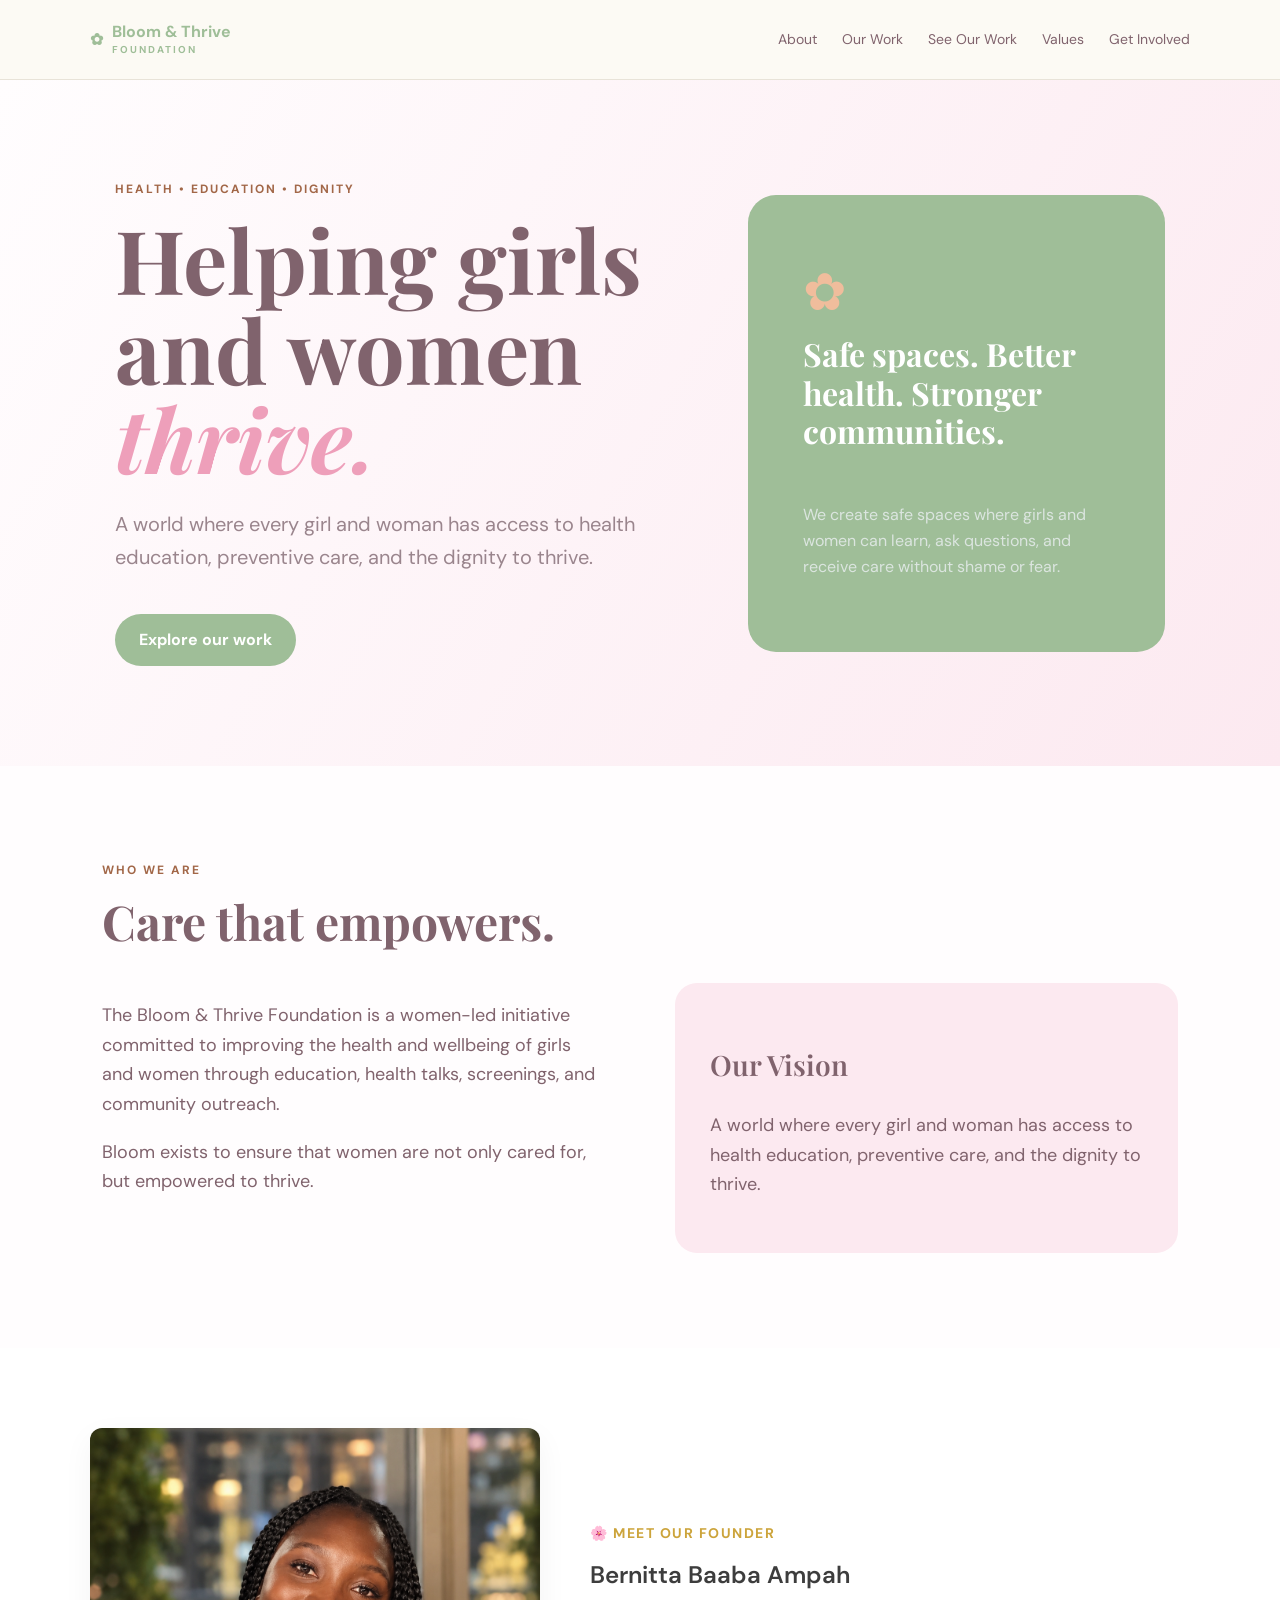
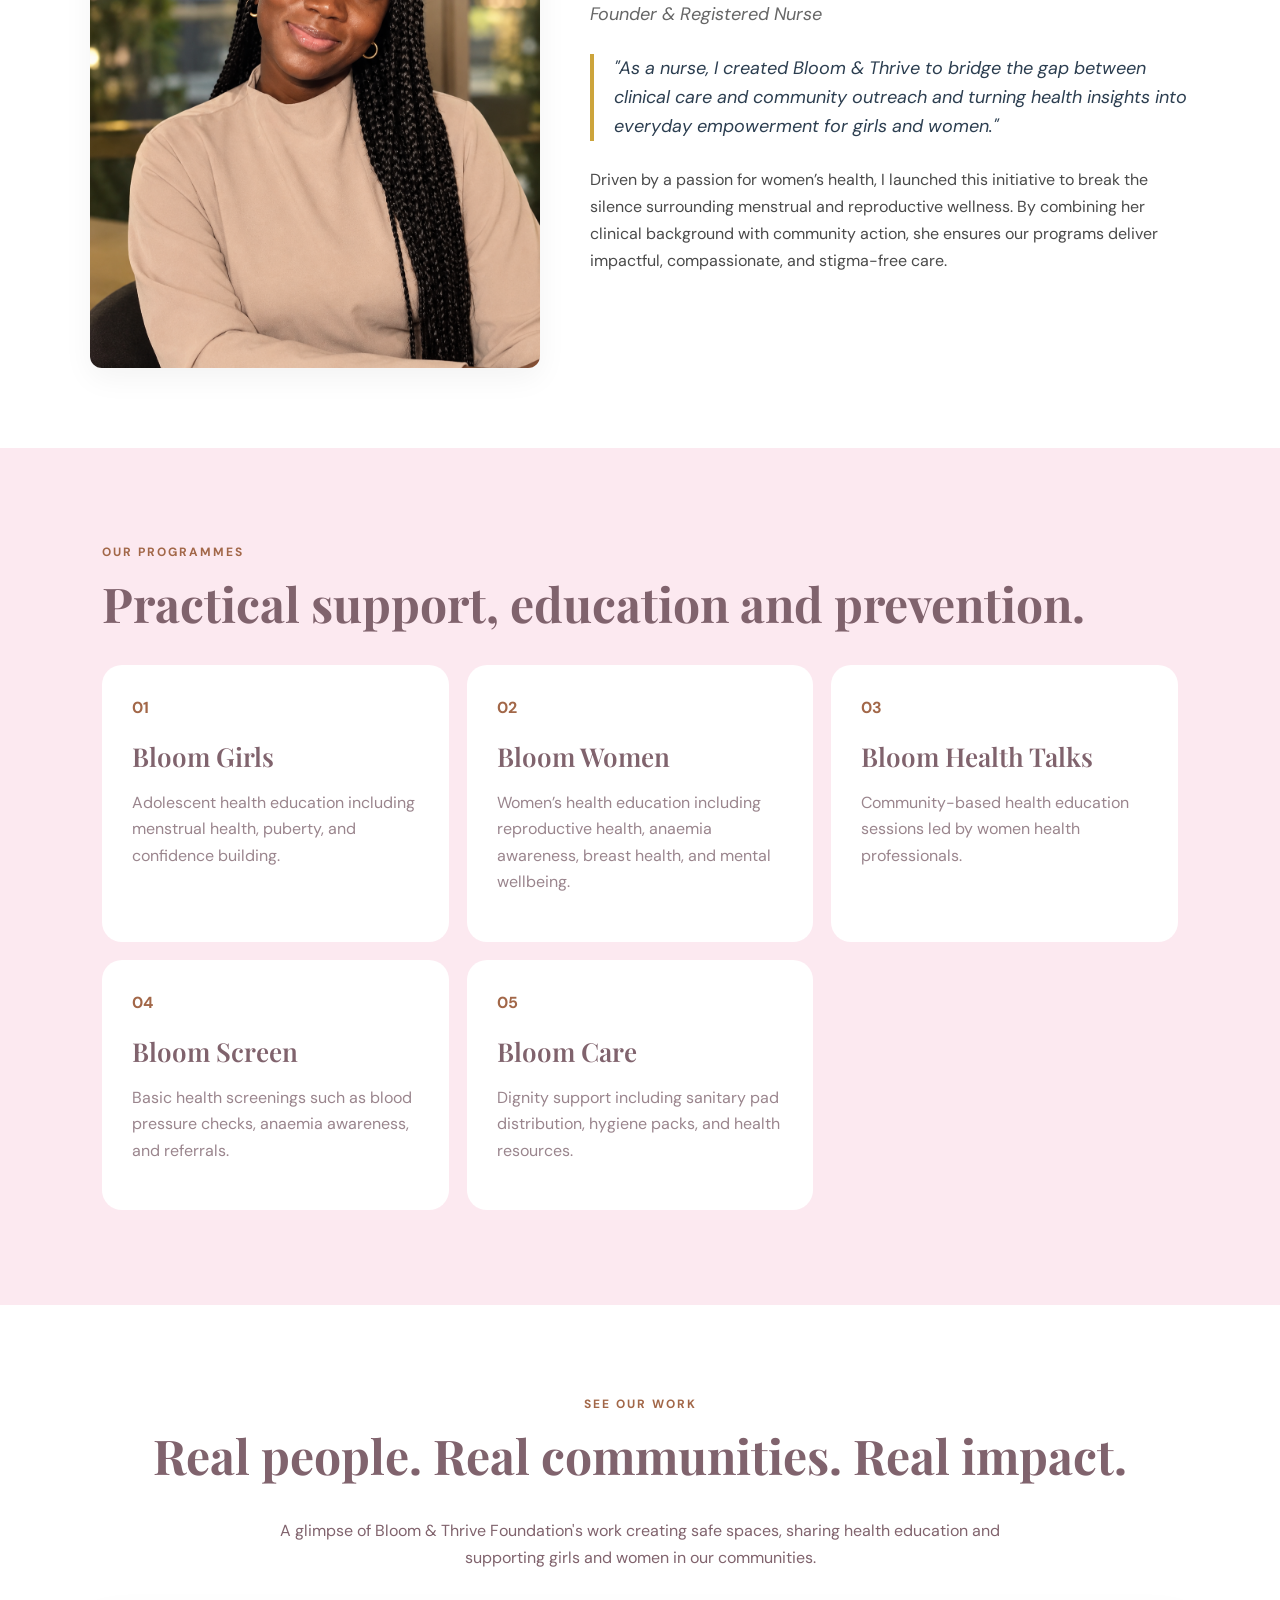
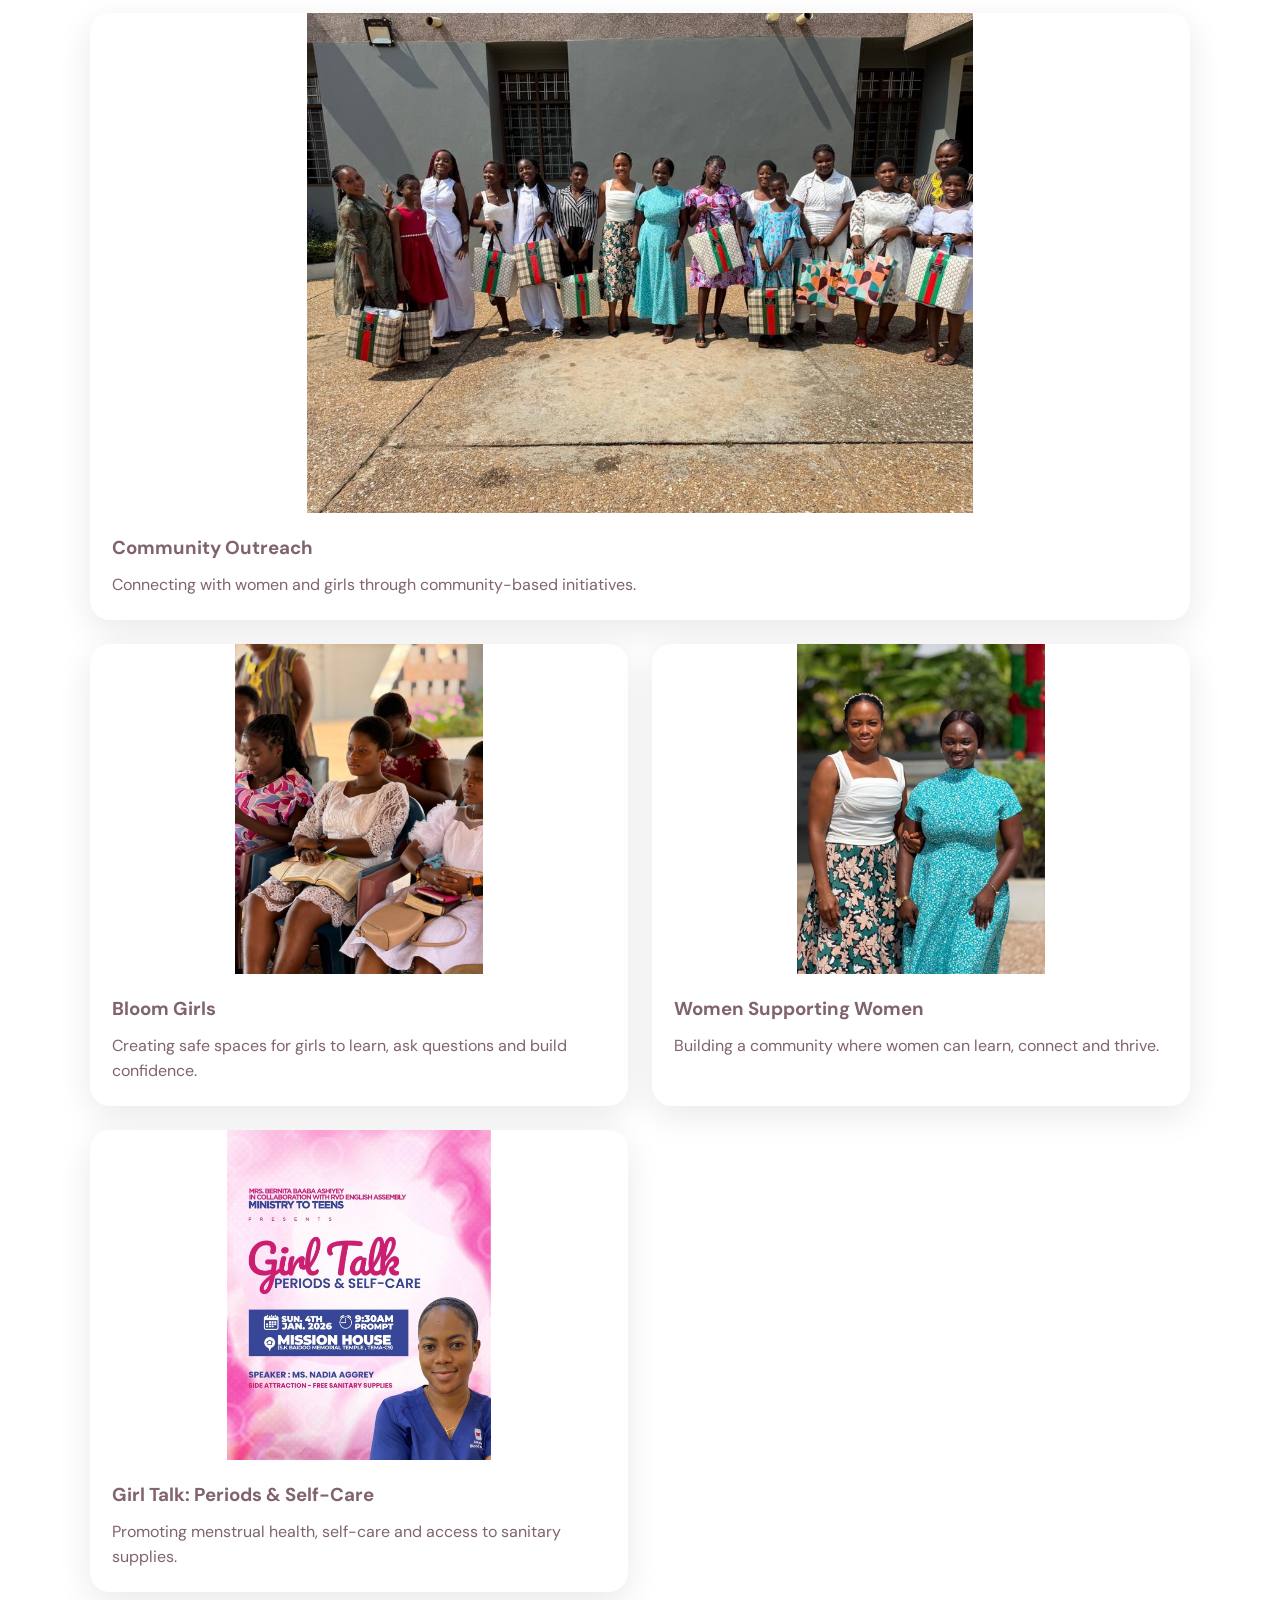
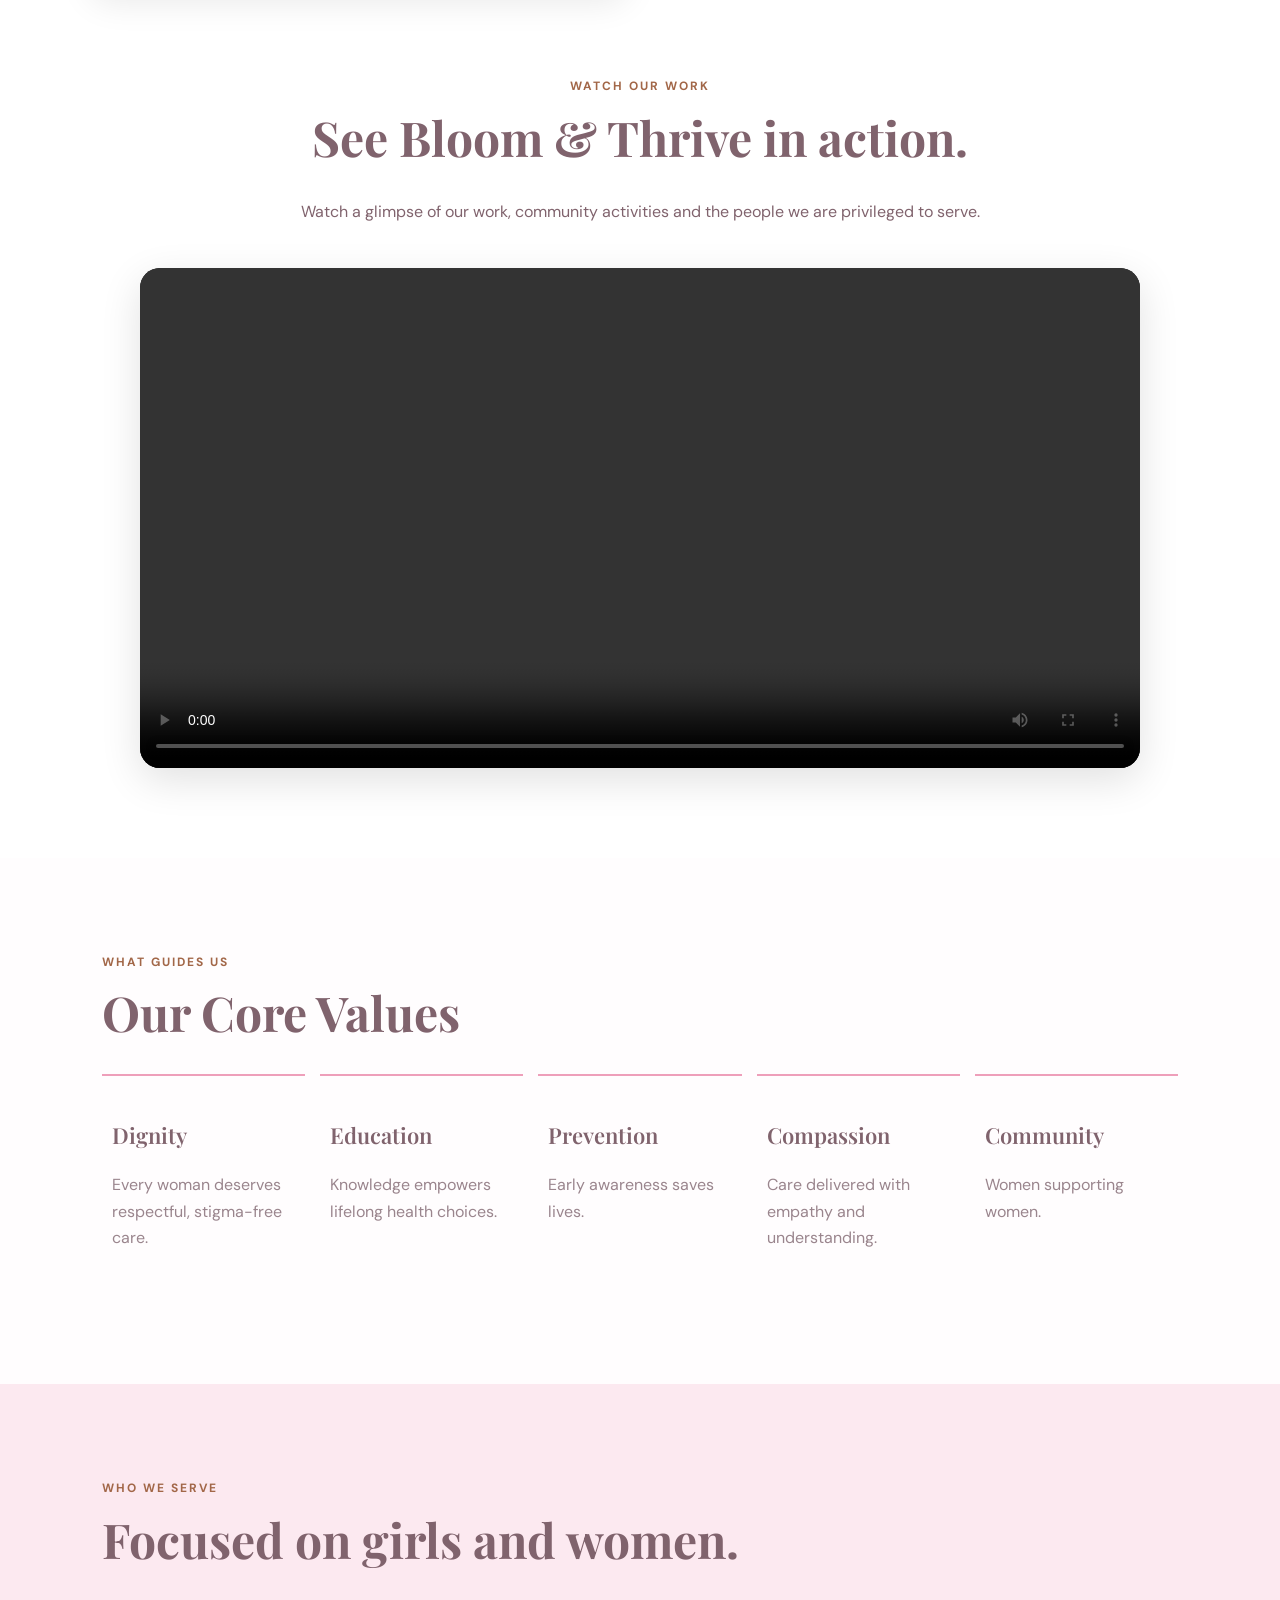
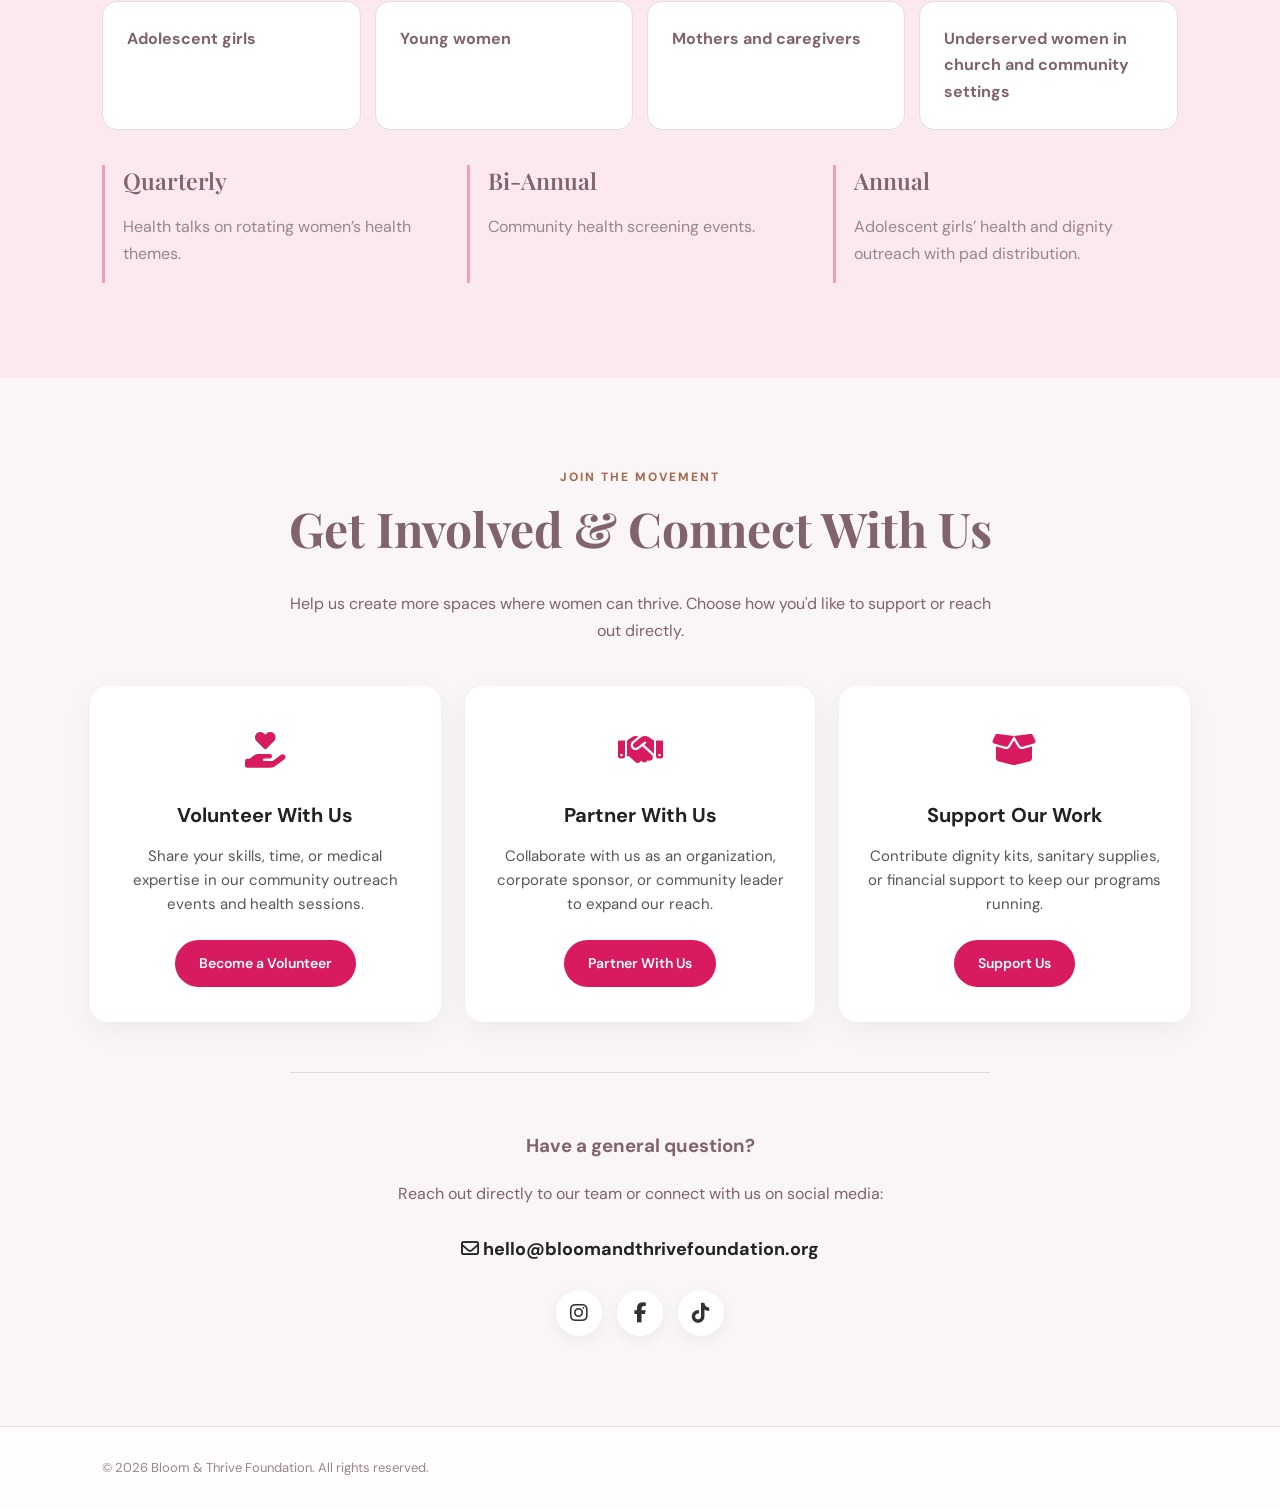
==== index.html @ 62c173bd "Revise founder's quote and bio text Updated founder's quote and bio for clarity and consistency." ====
<!doctype html>
<html lang="en">
<head>
<meta charset="utf-8">
<meta name="viewport" content="width=device-width, initial-scale=1">
<title>Bloom & Thrive Foundation | Menstrual Health & Women's Wellness in Ghana</title>
<meta name="description" content="Bloom & Thrive Foundation — improving the health and wellbeing of girls and women through education, health talks, screenings and community outreach.">
<link rel="stylesheet" href="style.css">

<!-- Font Awesome CDN for Icons -->
<link rel="stylesheet" href="https://cdnjs.cloudflare.com/ajax/libs/font-awesome/6.5.1/css/all.min.css">

<style>
.work-gallery {
  background: #fff;
  padding: 90px 7%;
  text-align: center;
}
.gallery-intro {
  max-width: 720px;
  margin: 0 auto 42px;
  line-height: 1.7;
}
.gallery-grid {
  max-width: 1150px;
  margin: 0 auto;
  display: grid;
  grid-template-columns: repeat(2, 1fr);
  gap: 24px;
}
.gallery-item {
  margin: 0;
  overflow: hidden;
  border-radius: 20px;
  background: #fff;
  box-shadow: 0 10px 35px rgba(0,0,0,.09);
}
.gallery-item img {
  width: 100%;
  height: 330px;
  display: block;
  object-fit: contain;
  transition: transform .4s ease;
}
.gallery-feature {
  grid-column: span 2;
}
.gallery-feature img {
  height: 500px;
}
.gallery-item:hover img {
  transform: scale(1.025);
}
.gallery-caption {
  padding: 20px 22px 22px;
  text-align: left;
}
.gallery-caption h3 {
  margin: 0 0 8px;
}
.gallery-caption p {
  margin: 0;
  line-height: 1.6;
}
.work-video {
  max-width: 1000px;
  margin: 85px auto 0;
  text-align: center;
}
.video-frame {
  margin-top: 35px;
  overflow: hidden;
  border-radius: 20px;
  box-shadow: 0 12px 40px rgba(0,0,0,.12);
  background: #111;
}
.video-frame video {
  display: block;
  width: 100%;
  max-height: 620px;
  object-fit: contain;
}

/* Combined Get Involved & Contact Section Styling */
.combined-contact-section {
  padding: 90px 7%;
  background-color: #faf5f7;
  text-align: center;
}
.cta-grid {
  max-width: 1150px;
  margin: 40px auto 50px;
  display: grid;
  grid-template-columns: repeat(3, 1fr);
  gap: 24px;
}
.cta-card {
  background: #fff;
  border-radius: 18px;
  padding: 35px 25px;
  box-shadow: 0 8px 30px rgba(0,0,0,.05);
  display: flex;
  flex-direction: column;
  justify-content: space-between;
  align-items: center;
  transition: transform 0.3s ease, box-shadow 0.3s ease;
}
.cta-card:hover {
  transform: translateY(-5px);
  box-shadow: 0 12px 35px rgba(0,0,0,.1);
}
.cta-card-icon {
  font-size: 36px;
  color: #d81b60;
  margin-bottom: 18px;
}
.cta-card h3 {
  margin: 0 0 12px;
  font-size: 20px;
  color: #222;
}
.cta-card p {
  margin: 0 0 24px;
  font-size: 15px;
  line-height: 1.6;
  color: #555;
}
.cta-btn {
  display: inline-block;
  padding: 12px 24px;
  background-color: #d81b60;
  color: #fff;
  text-decoration: none;
  font-weight: 600;
  border-radius: 30px;
  font-size: 14px;
  transition: background-color 0.3s ease;
}
.cta-btn:hover {
  background-color: #b0124a;
}

/* Direct Contact Info Divider */
.direct-contact-box {
  border-top: 1px solid #e2d5dc;
  padding-top: 40px;
  max-width: 700px;
  margin: 0 auto;
}
.email-link {
  margin-top: 12px;
  display: inline-block;
  color: #222;
  font-size: 18px;
  text-decoration: none;
  font-weight: bold;
  transition: color 0.3s ease;
}
.email-link:hover {
  color: #d81b60;
}

/* Social Media Icons Styling */
.social-links {
  margin-top: 25px;
  display: flex;
  gap: 15px;
  justify-content: center;
  align-items: center;
}
.social-icon {
  display: inline-flex;
  align-items: center;
  justify-content: center;
  width: 46px;
  height: 46px;
  background-color: #fff;
  color: #333;
  border-radius: 50%;
  font-size: 20px;
  text-decoration: none;
  box-shadow: 0 4px 15px rgba(0,0,0,.06);
  transition: background-color 0.3s ease, color 0.3s ease, transform 0.2s ease;
}
.social-icon:hover {
  background-color: #d81b60;
  color: #fff;
  transform: translateY(-3px);
}

@media (max-width: 900px) {
  .cta-grid {
    grid-template-columns: 1fr;
  }
}

@media (max-width: 700px) {
  .work-gallery {
    padding: 65px 5%;
  }
  .gallery-grid {
    grid-template-columns: 1fr;
  }
  .gallery-feature {
    grid-column: span 1;
  }
  .gallery-item img,
  .gallery-feature img {
    height: 300px;
  }
  .work-video {
    margin-top: 60px;
  }
}
</style>
</head>
<body>

<header>
  <a class="logo" href="#home">✿ <span>Bloom & Thrive<br><small>Foundation</small></span></a>
  <nav><a href="#about">About</a><a href="#programmes">Our Work</a><a href="#our-work">See Our Work</a><a href="#values">Values</a><a href="#contact">Get Involved</a></nav>
</header>

<section class="hero" id="home">
  <div>
    <p class="eyebrow">HEALTH • EDUCATION • DIGNITY</p>
    <h1>Helping girls and women <i>thrive.</i></h1>
    <p class="intro">A world where every girl and woman has access to health education, preventive care, and the dignity to thrive.</p>
    <a class="button" href="#programmes">Explore our work</a>
  </div>
  <div class="hero-card">
    <div class="flower">✿</div>
    <h2>Safe spaces. Better health. Stronger communities.</h2>
    <p>We create safe spaces where girls and women can learn, ask questions, and receive care without shame or fear.</p>
  </div>
</section>

<section id="about">
  <p class="eyebrow">WHO WE ARE</p><h2>Care that empowers.</h2>
  <div class="columns">
    <div><p>The Bloom & Thrive Foundation is a women-led initiative committed to improving the health and wellbeing of girls and women through education, health talks, screenings, and community outreach.</p><p>Bloom exists to ensure that women are not only cared for, but empowered to thrive.</p></div>
    <div class="box"><h3>Our Vision</h3><p>A world where every girl and woman has access to health education, preventive care, and the dignity to thrive.</p></div>
  </div>
</section>
  <section class="meet-the-founder-section">
  <div class="founder-container">
<!-- Left Column: Founder Photo -->
<div class="founder-image-col">
  <img src="images/5D2BE67D-5EEF-4FD0-BD31-FBAB4EB98CA3.png" alt="Bernitta Baaba Ampah - Founder of Bloom & Thrive Foundation" class="founder-img">
</div>

<!-- Right Column: Biography Text -->
<div class="founder-text-col">
  <span class="founder-subtitle">🌸 MEET OUR FOUNDER</span>
  <p class="founder-name" style="font-size: 24px !important; text-transform: none !important; font-weight: 600; color: #3d3d3d; margin: 0 0 5px 0;">Bernitta Baaba Ampah</p>
  <p class="founder-title">Founder & Registered Nurse</p>
  
  <blockquote class="founder-quote">
    "As a nurse, I created Bloom & Thrive to bridge the gap between clinical care and community outreach and turning health insights into everyday empowerment for girls and women."
  </blockquote>
  
  <p class="founder-bio">
    Driven by a passion for women’s health, I launched this initiative to break the silence surrounding menstrual and reproductive wellness. By combining her clinical background with community action, she ensures our programs deliver impactful, compassionate, and stigma-free care.
  </p>
</div></div></section>

<section class="pale" id="programmes">
  <p class="eyebrow">OUR PROGRAMMES</p><h2>Practical support, education and prevention.</h2>
  <div class="cards">
    <article><b>01</b><h3>Bloom Girls</h3><p>Adolescent health education including menstrual health, puberty, and confidence building.</p></article>
    <article><b>02</b><h3>Bloom Women</h3><p>Women’s health education including reproductive health, anaemia awareness, breast health, and mental wellbeing.</p></article>
    <article><b>03</b><h3>Bloom Health Talks</h3><p>Community-based health education sessions led by women health professionals.</p></article>
    <article><b>04</b><h3>Bloom Screen</h3><p>Basic health screenings such as blood pressure checks, anaemia awareness, and referrals.</p></article>
    <article><b>05</b><h3>Bloom Care</h3><p>Dignity support including sanitary pad distribution, hygiene packs, and health resources.</p></article>
  </div>
</section>

<section id="our-work" class="work-gallery">
  <p class="eyebrow">SEE OUR WORK</p>
  <h2>Real people. Real communities. Real impact.</h2>
  <p class="gallery-intro">A glimpse of Bloom & Thrive Foundation's work creating safe spaces, sharing health education and supporting girls and women in our communities.</p>

  <div class="gallery-grid">
    <article class="gallery-item gallery-feature">
      <img src="images/community-outreach.jpg" alt="Bloom & Thrive Foundation community outreach with women and girls">
      <div class="gallery-caption">
        <h3>Community Outreach</h3>
        <p>Connecting with women and girls through community-based initiatives.</p>
      </div>
    </article>

    <article class="gallery-item">
      <img src="images/bloom-girls.jpg" alt="Girls participating in a Bloom & Thrive Foundation session">
      <div class="gallery-caption">
        <h3>Bloom Girls</h3>
        <p>Creating safe spaces for girls to learn, ask questions and build confidence.</p>
      </div>
    </article>

    <article class="gallery-item">
      <img src="images/women-supporting-women.jpg" alt="Women supporting women through Bloom & Thrive Foundation">
      <div class="gallery-caption">
        <h3>Women Supporting Women</h3>
        <p>Building a community where women can learn, connect and thrive.</p>
      </div>
    </article>

    <article class="gallery-item">
      <img src="images/girl-talk.jpg" alt="Girl Talk periods and self-care health education event">
      <div class="gallery-caption">
        <h3>Girl Talk: Periods &amp; Self-Care</h3>
        <p>Promoting menstrual health, self-care and access to sanitary supplies.</p>
      </div>
    </article>
  </div>

  <div class="work-video">
    <p class="eyebrow">WATCH OUR WORK</p>
    <h2>See Bloom &amp; Thrive in action.</h2>
    <p class="gallery-intro">Watch a glimpse of our work, community activities and the people we are privileged to serve.</p>
    <div class="video-frame">
      <video controls playsinline preload="metadata">
        <source src="videos/bloom-thrive-community.mp4" type="video/mp4">
        Your browser does not support video playback.
      </video>
    </div>
  </div>
</section>

<section id="values">
  <p class="eyebrow">WHAT GUIDES US</p><h2>Our Core Values</h2>
  <div class="values">
    <div><h3>Dignity</h3><p>Every woman deserves respectful, stigma-free care.</p></div>
    <div><h3>Education</h3><p>Knowledge empowers lifelong health choices.</p></div>
    <div><h3>Prevention</h3><p>Early awareness saves lives.</p></div>
    <div><h3>Compassion</h3><p>Care delivered with empathy and understanding.</p></div>
    <div><h3>Community</h3><p>Women supporting women.</p></div>
  </div>
</section>

<section class="pale">
  <p class="eyebrow">WHO WE SERVE</p><h2>Focused on girls and women.</h2>
  <div class="audience"><span>Adolescent girls</span><span>Young women</span><span>Mothers and caregivers</span><span>Underserved women in church and community settings</span></div>
  <div class="timeline"><div><b>Quarterly</b><p>Health talks on rotating women’s health themes.</p></div><div><b>Bi-Annual</b><p>Community health screening events.</p></div><div><b>Annual</b><p>Adolescent girls’ health and dignity outreach with pad distribution.</p></div></div>
</section>

<!-- Combined Get Involved & Contact Section -->
<section class="combined-contact-section" id="contact">
  <p class="eyebrow">JOIN THE MOVEMENT</p>
  <h2>Get Involved & Connect With Us</h2>
  <p class="gallery-intro">Help us create more spaces where women can thrive. Choose how you'd like to support or reach out directly.</p>

  <div class="cta-grid">
    <div class="cta-card">
      <div class="cta-card-icon"><i class="fa-solid fa-hand-holding-heart"></i></div>
      <h3>Volunteer With Us</h3>
      <p>Share your skills, time, or medical expertise in our community outreach events and health sessions.</p>
      <a href="mailto:hello@bloomandthrivefoundation.org?subject=Volunteer%20Inquiry" class="cta-btn">Become a Volunteer</a>
    </div>

    <div class="cta-card">
      <div class="cta-card-icon"><i class="fa-solid fa-handshake"></i></div>
      <h3>Partner With Us</h3>
      <p>Collaborate with us as an organization, corporate sponsor, or community leader to expand our reach.</p>
      <a href="mailto:hello@bloomandthrivefoundation.org?subject=Partnership%20Inquiry" class="cta-btn">Partner With Us</a>
    </div>

    <div class="cta-card">
      <div class="cta-card-icon"><i class="fa-solid fa-box-open"></i></div>
      <h3>Support Our Work</h3>
      <p>Contribute dignity kits, sanitary supplies, or financial support to keep our programs running.</p>
      <a href="mailto:hello@bloomandthrivefoundation.org?subject=Support%20and%20Donations" class="cta-btn">Support Us</a>
    </div>
  </div>

  <!-- Direct Email & Social Media -->
  <div class="direct-contact-box">
    <h3>Have a general question?</h3>
    <p>Reach out directly to our team or connect with us on social media:</p>
    <a href="mailto:hello@bloomandthrivefoundation.org" class="email-link">
      <i class="fa-regular fa-envelope"></i> hello@bloomandthrivefoundation.org
    </a>

    <!-- Social Media Icons -->
    <div class="social-links">
      <a href="https://www.instagram.com/bloomandthrivefoundation" target="_blank" class="social-icon" aria-label="Instagram">
        <i class="fa-brands fa-instagram"></i>
      </a>
      <a href="https://www.facebook.com/share/1Dbghth14x/" target="_blank" class="social-icon" aria-label="Facebook">
        <i class="fa-brands fa-facebook-f"></i>
      </a>
      <a href="https://www.tiktok.com/@bloomandthrivefoundation" target="_blank" class="social-icon" aria-label="TikTok">
        <i class="fa-brands fa-tiktok"></i>
      </a>
    </div>
  </div>
</section>

<footer>© 2026 Bloom & Thrive Foundation. All rights reserved.</footer>
</body>
</html>
---- style.css ----
@import url('https://fonts.googleapis.com/css2?family=DM+Sans:wght@400;500;700&family=Playfair+Display:ital,wght@600;700&display=swap');
:root{--green:#9FBE98;--dark:#80636D;--cream:#FFFDFE;--pale:#FCE9F0;--peach:#EE9FBA;--muted:#9A858D}
*{box-sizing:border-box}html{scroll-behavior:smooth}body{margin:0;background:var(--cream);color:var(--dark);font-family:DM Sans,sans-serif;line-height:1.65}
header{height:80px;padding:0 7%;display:flex;align-items:center;justify-content:space-between;position:sticky;top:0;background:#fcfaf4f5;backdrop-filter:blur(8px);z-index:5;border-bottom:1px solid #e8e3d8}
.logo{display:flex;gap:9px;align-items:center;text-decoration:none;color:var(--green);font-weight:700;line-height:1}.logo:first-letter{color:var(--peach)}.logo small{font-size:10px;letter-spacing:2px;text-transform:uppercase}
nav{display:flex;gap:25px}nav a{color:var(--dark);text-decoration:none;font-size:14px}
section{padding:95px 8%;max-width:1300px;margin:auto}.hero{max-width:none;min-height:670px;padding:100px 9%;display:grid;grid-template-columns:1.15fr .85fr;gap:70px;align-items:center;background:linear-gradient(120deg,var(--cream),var(--pale))}
.eyebrow{font-size:12px;letter-spacing:2px;font-weight:700;color:#a26748;margin:0 0 14px}.hero h1{font:700 clamp(52px,7vw,88px)/1.02 'Playfair Display',serif;margin:0 0 25px}.hero h1 i{color:var(--peach)}.intro{font-size:20px;max-width:650px;color:var(--muted)}
.button{display:inline-block;margin-top:20px;padding:13px 24px;border-radius:99px;background:var(--green);color:#fff;text-decoration:none;font-weight:700}.hero-card{background:var(--green);color:#fff;border-radius:28px;padding:55px;min-height:380px;display:flex;flex-direction:column;justify-content:center}.flower{font-size:52px;color:#f0bd9c}.hero-card h2,h2{font-family:'Playfair Display',serif}.hero-card h2{font-size:32px;line-height:1.2}.hero-card p{color:#dbe5df}
h2{font-size:48px;line-height:1.1;margin:0 0 35px}.columns{display:grid;grid-template-columns:1fr 1fr;gap:70px;font-size:18px}.box{background:var(--pale);padding:35px;border-radius:22px}.box h3{font:600 28px 'Playfair Display',serif}.pale{max-width:none;background:var(--pale)}
.cards{display:grid;grid-template-columns:repeat(3,1fr);gap:18px}.cards article{background:#fff;padding:30px;border-radius:20px;min-height:220px}.cards b{color:#a26748}.cards h3{font:600 26px 'Playfair Display',serif;margin:18px 0 8px}.cards p,.values p{color:var(--muted)}
.values{display:grid;grid-template-columns:repeat(5,1fr);gap:15px}.values div{border-top:2px solid var(--peach);padding:22px 10px}.values h3{font:600 22px 'Playfair Display',serif}
.audience{display:grid;grid-template-columns:repeat(4,1fr);gap:14px}.audience span{background:#fff;border:1px solid #e4e0d5;border-radius:15px;padding:24px;font-weight:700}.timeline{display:grid;grid-template-columns:repeat(3,1fr);gap:20px;margin-top:35px}.timeline div{border-left:3px solid var(--peach);padding-left:18px}.timeline b{font:600 23px 'Playfair Display',serif}.timeline p{color:var(--muted)}
.cta{max-width:none;background:var(--green);color:white}.cta h2{max-width:760px}.cta p:not(.eyebrow){color:#dbe5df;max-width:720px}.light{background:#f0bd9c;color:var(--dark)}
.contact-note{margin-top:30px;padding:25px;background:var(--pale);border-radius:16px;max-width:500px;font-weight:700}.contact-note span{font-weight:400;color:var(--muted)}
footer{padding:30px 8%;border-top:1px solid #e4dfd4;color:var(--muted);font-size:13px}
@media(max-width:800px){nav{display:none}.hero,.columns{grid-template-columns:1fr}.cards{grid-template-columns:1fr 1fr}.values{grid-template-columns:1fr 1fr}.audience,.timeline{grid-template-columns:1fr 1fr}}
@media(max-width:520px){section,.hero{padding:65px 6%}.hero h1{font-size:53px}h2{font-size:38px}.cards,.values,.audience,.timeline{grid-template-columns:1fr}.hero-card{padding:35px}}
/* --- Meet The Founder Section Styling --- */
.meet-the-founder-section {
  padding: 80px 20px;
  background-color: #ffffff;
}

.founder-container {
  max-width: 1100px;
  margin: 0 auto;
  display: flex;
  align-items: center;
  gap: 50px;
}

.founder-image-col {
  flex: 1;
  max-width: 450px;
}

.founder-img {
  width: 100%;
  height: auto;
  border-radius: 12px;
  box-shadow: 0 10px 30px rgba(0, 0, 0, 0.05);
  display: block;
}

.founder-text-col {
  flex: 1.2;
  text-align: left;
}

.founder-subtitle {
  font-size: 14px;
  font-weight: 700;
  letter-spacing: 1.5px;
  color: #cca43b; /* Accent color - adjust if you have a specific gold/pink brand hex code */
  display: block;
  margin-bottom: 10px;
}

.founder-name {
  font-size: 28px;
  color: #3d3d3d;
  margin: 0 0 5px 0;
  font-weight: 400;
}
.founder-title {
  font-size: 18px;
  color: #666666;
  margin: 0 0 25px 0;
  font-style: italic;
}

.founder-quote {
  font-size: 18px;
  line-height: 1.6;
  color: #2c3e50;
  border-left: 4px solid #cca43b; 
  padding-left: 20px;
  margin: 0 0 25px 0;
  font-style: italic;
}

.founder-bio {
  font-size: 16px;
  line-height: 1.7;
  color: #4a4a4a;
  margin: 0;
}

/* Mobile Responsiveness */
@media (max-width: 768px) {
  .meet-the-founder-section {
    padding: 50px 20px;
  }
  .founder-container {
    flex-direction: column;
    gap: 30px;
    text-align: center;
  }
  .founder-text-col {
    text-align: center;
  }
  .founder-image-col {
    max-width: 100%;
    width: 85%;
  }
  .founder-quote {
    border-left: none;
    border-top: 1px solid #cca43b;
    border-bottom: 1px solid #cca43b;
    padding: 15px 10px;
  }
}
*/
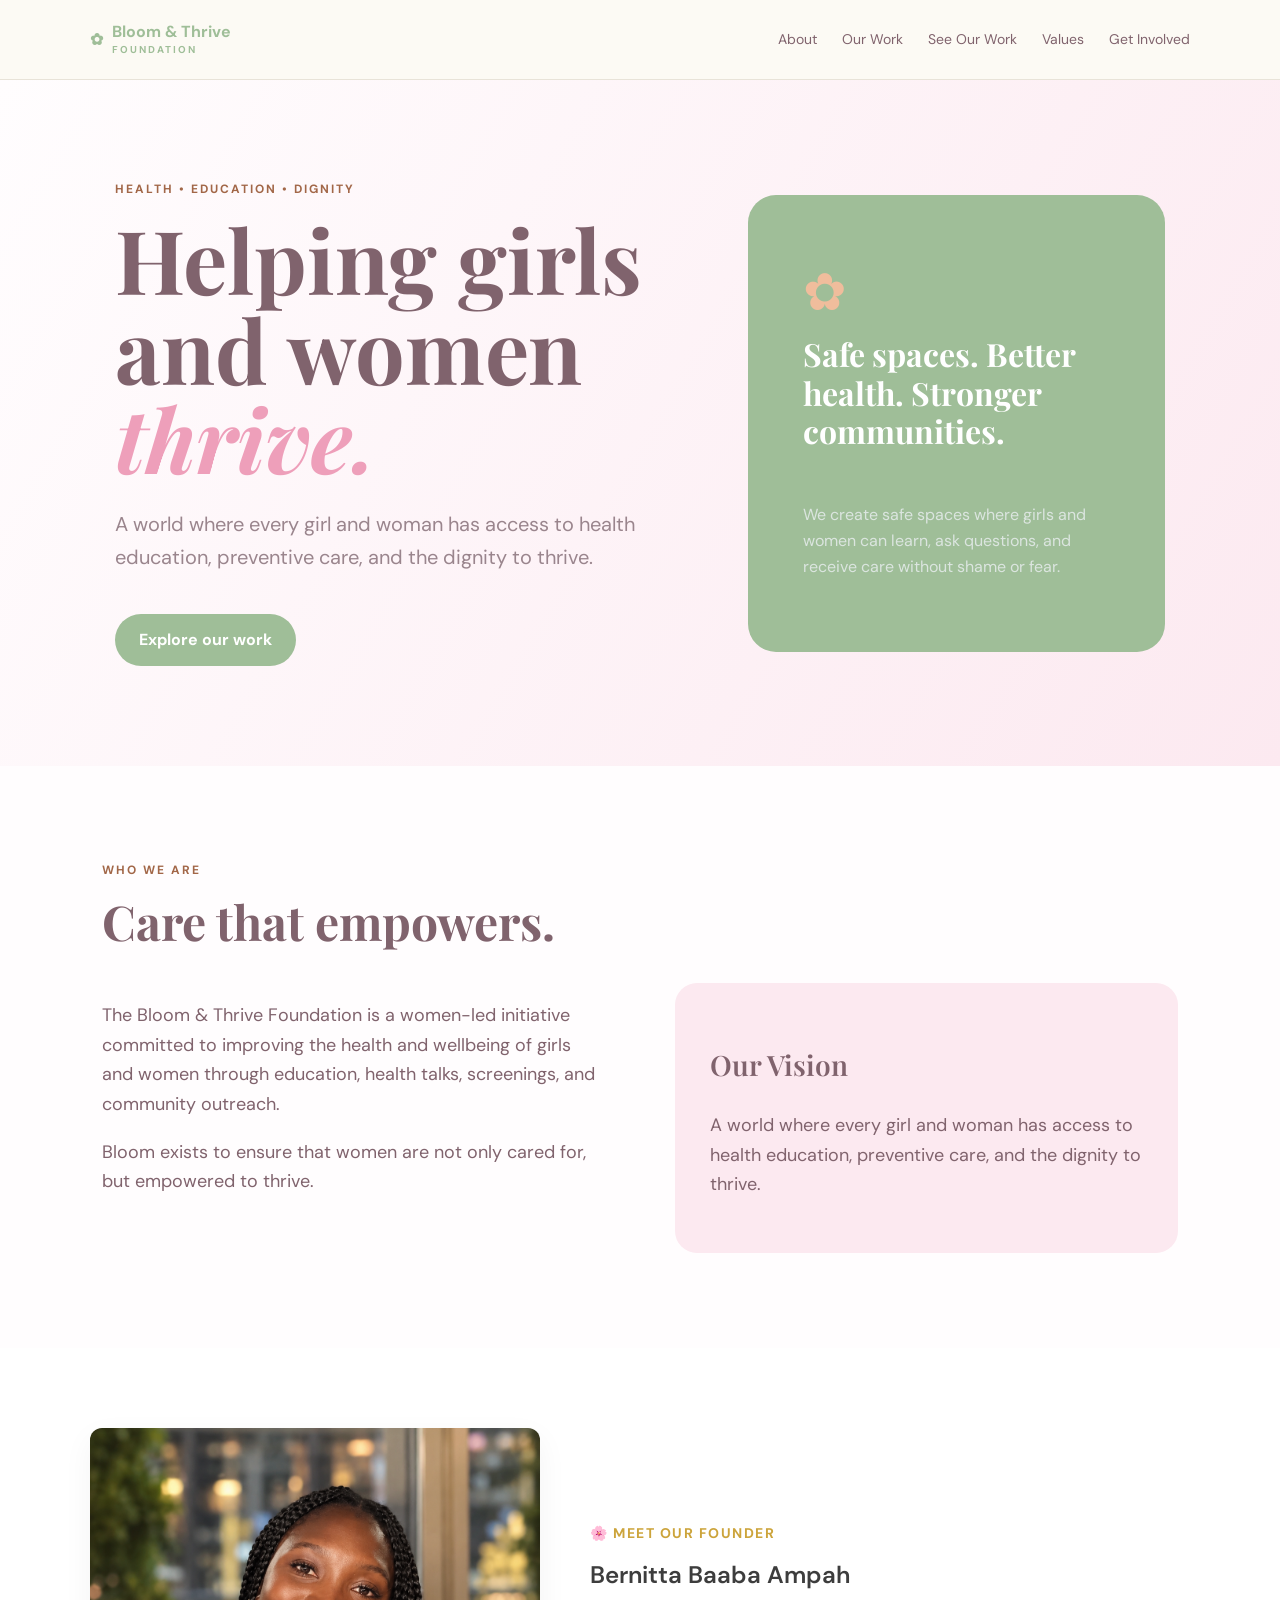
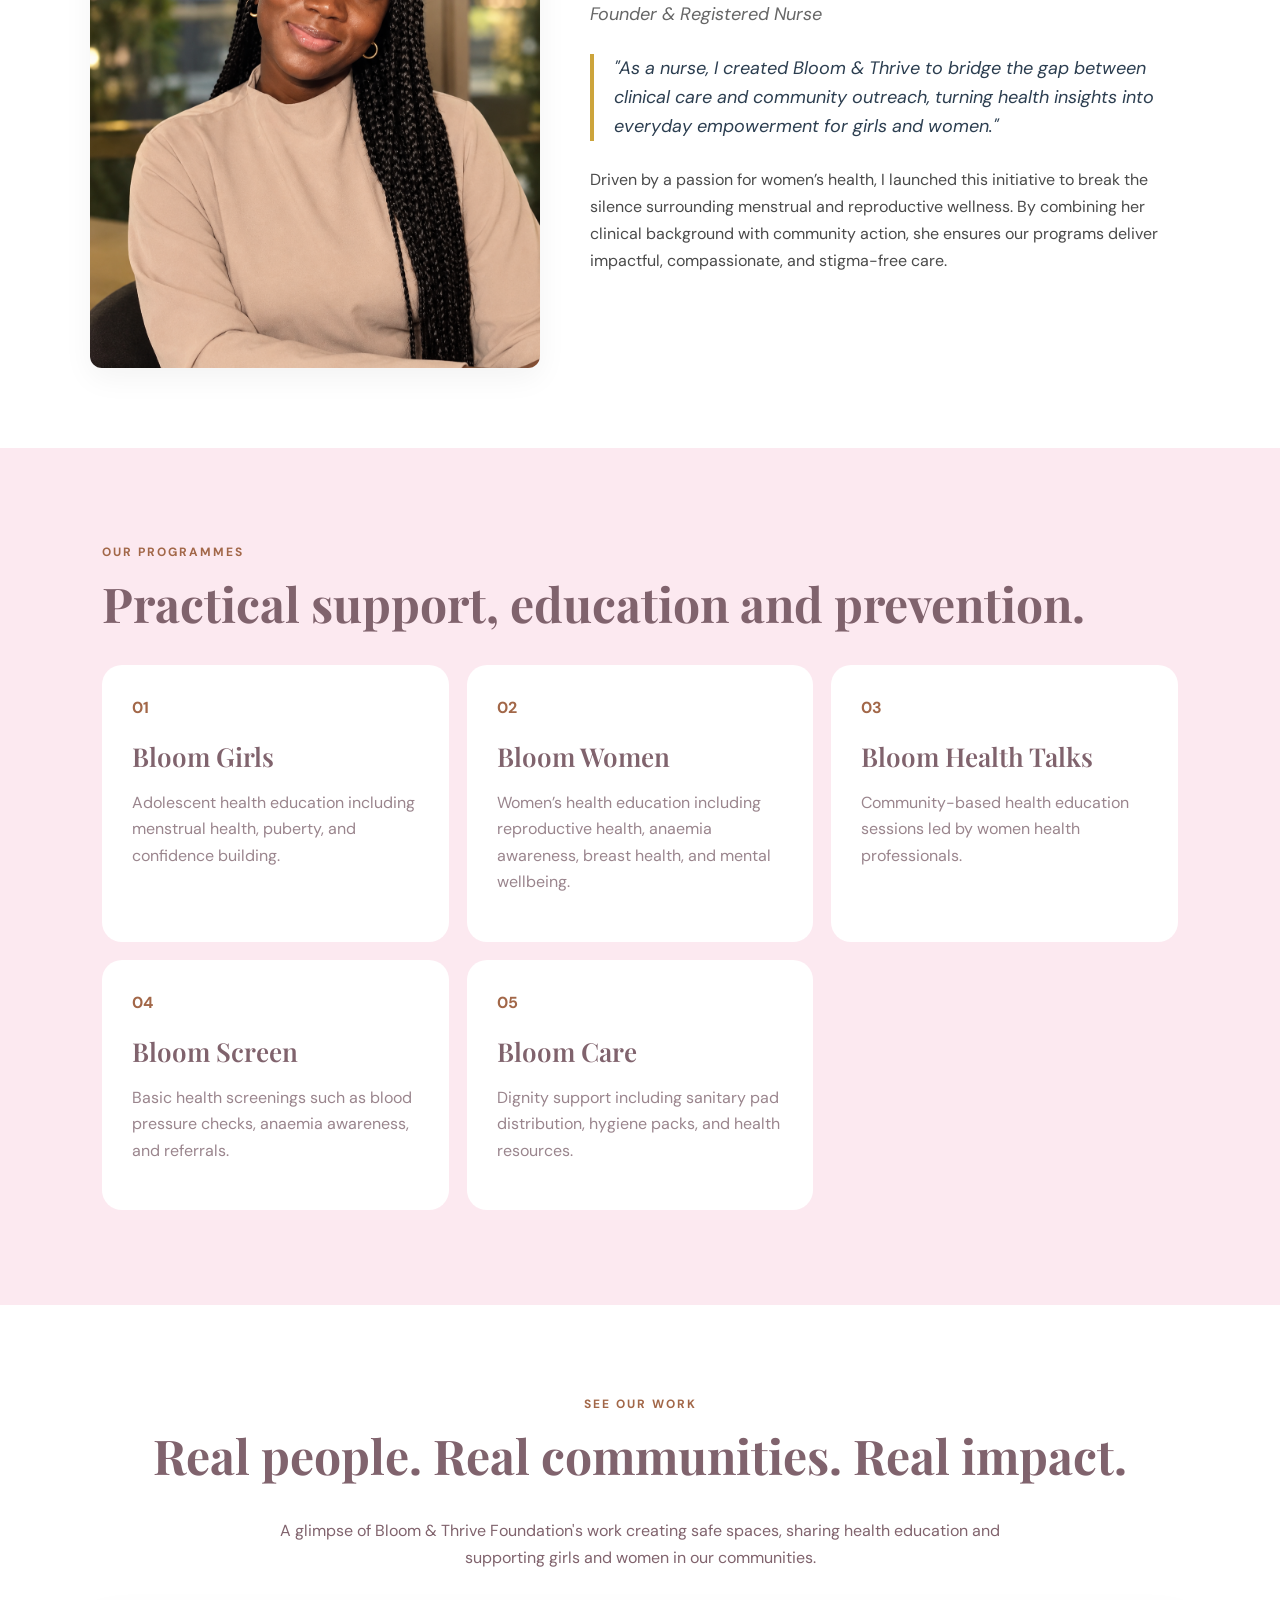
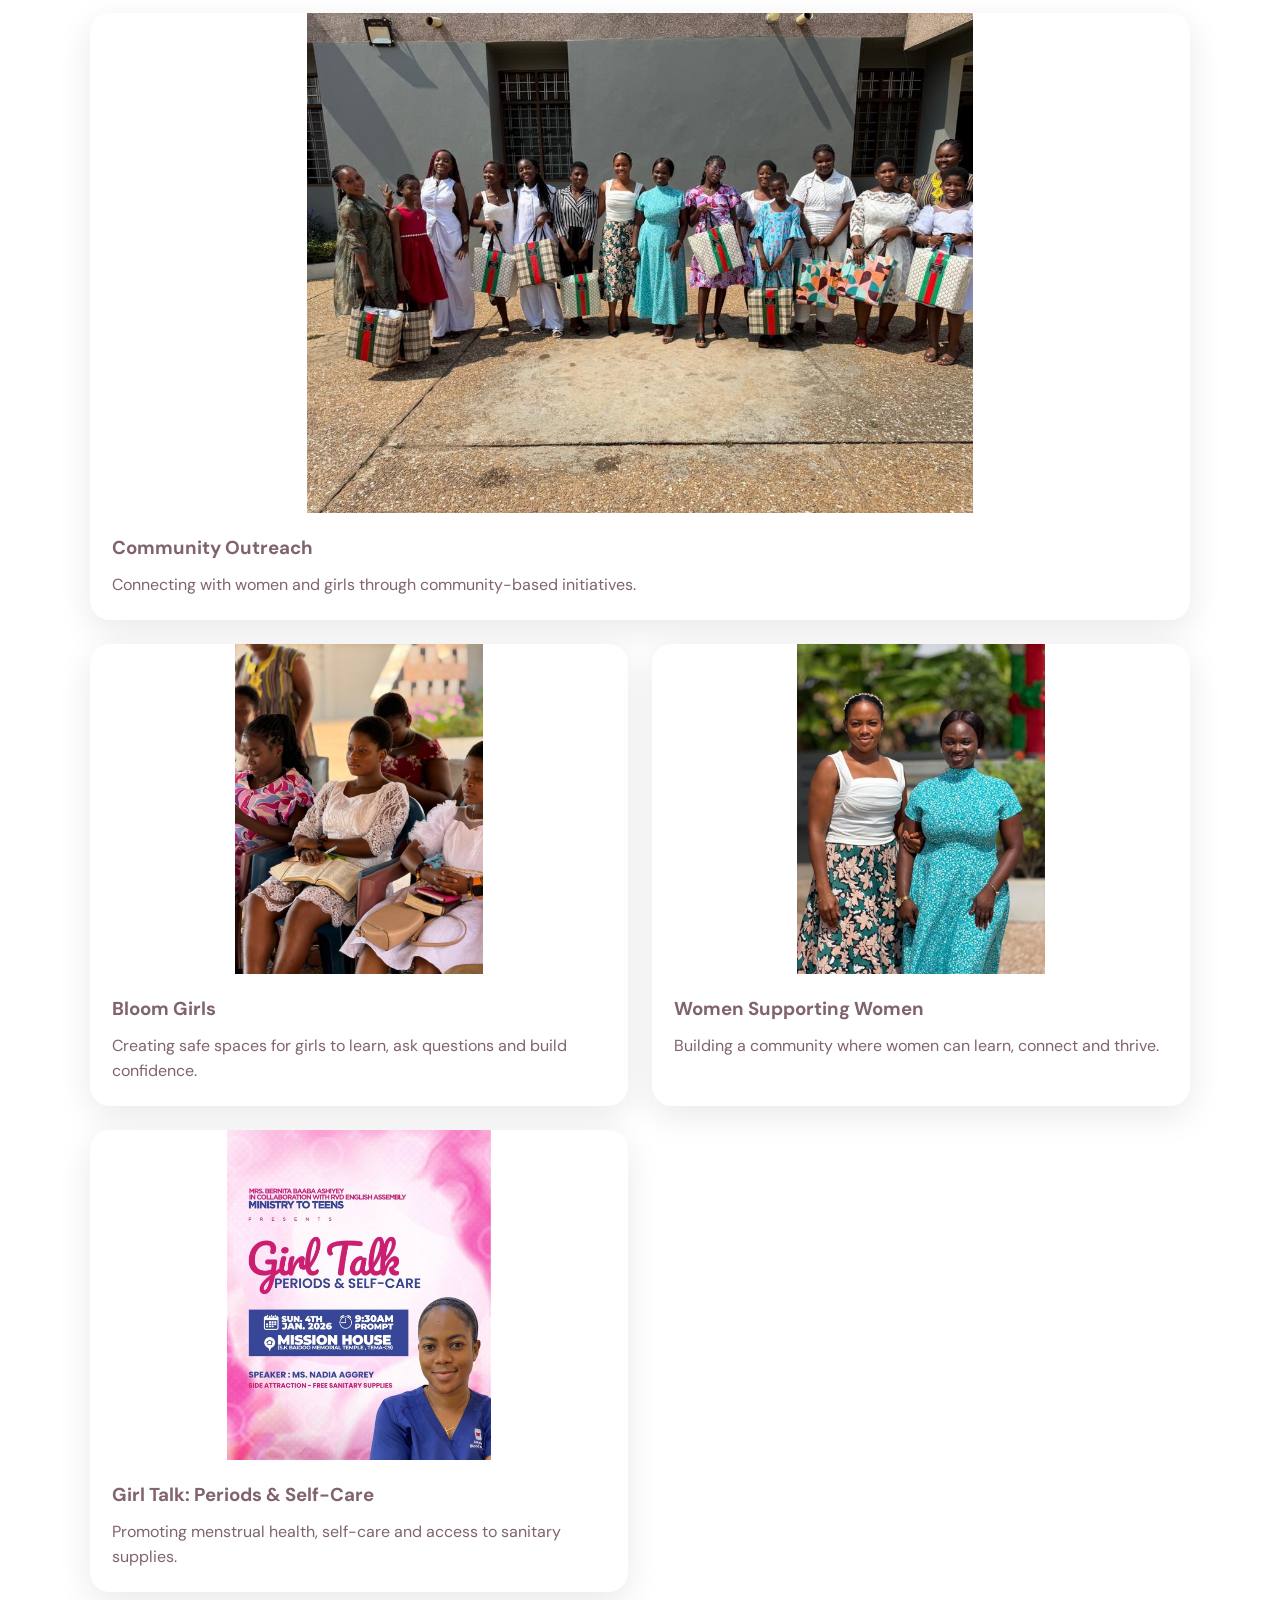
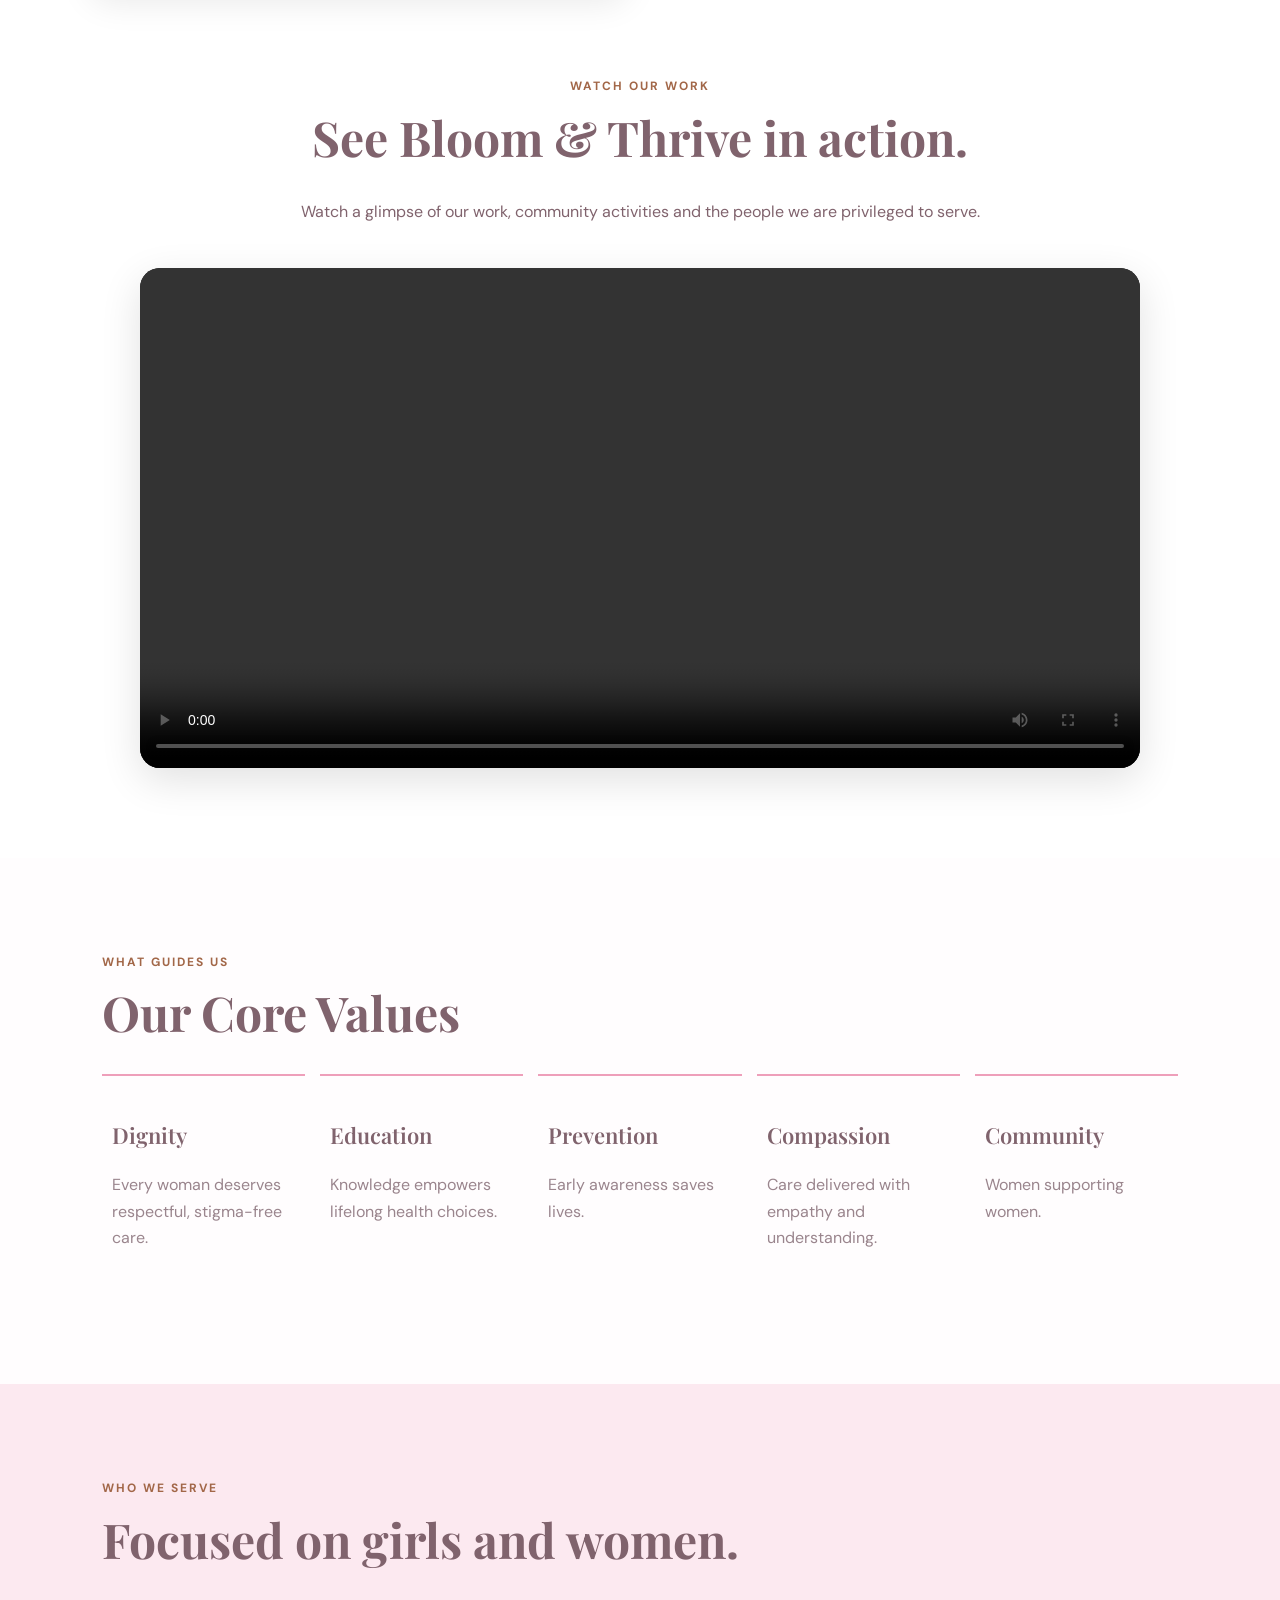
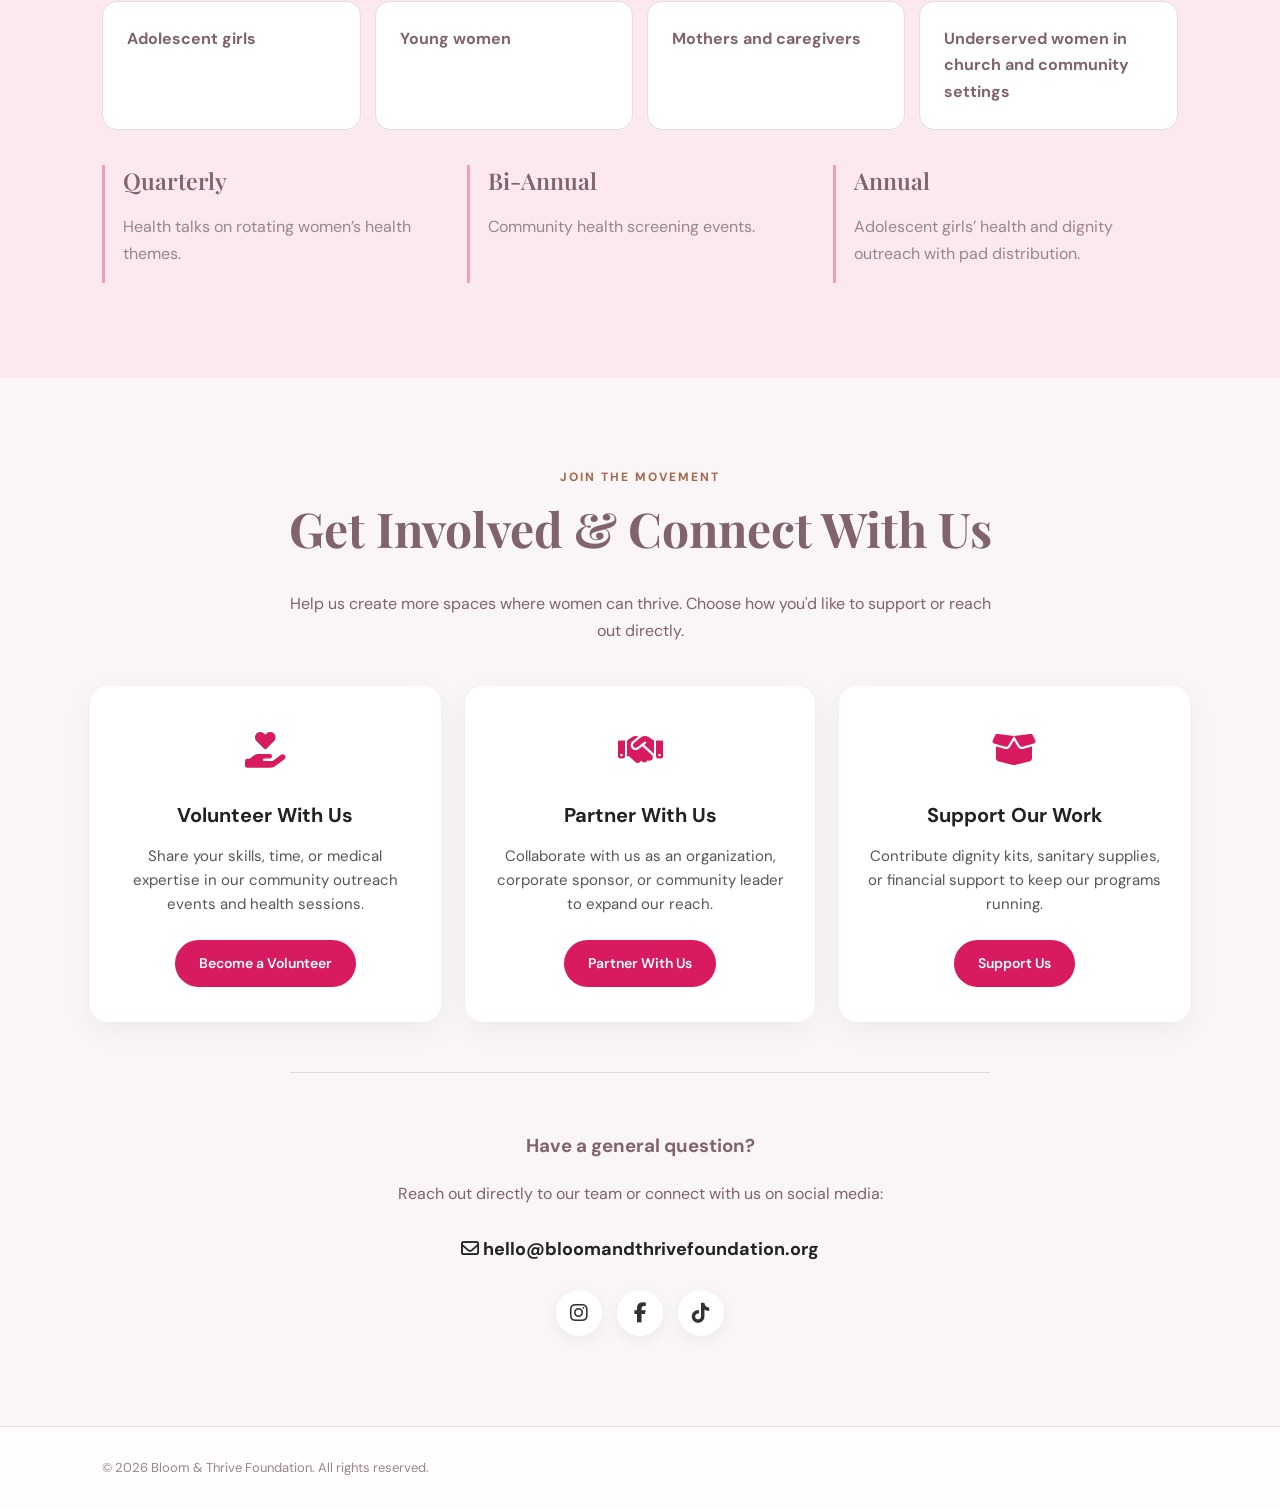
==== commit eeccad20: "Update index.html" ====
--- a/index.html
+++ b/index.html
@@ -256,7 +256,7 @@
   <p class="founder-title">Founder & Registered Nurse</p>
   
   <blockquote class="founder-quote">
-    "As a nurse, I created Bloom & Thrive to bridge the gap between clinical care and community outreach and turning health insights into everyday empowerment for girls and women."
+    "As a nurse, I created Bloom & Thrive to bridge the gap between clinical care and community outreach, turning health insights into everyday empowerment for girls and women."
   </blockquote>
   
   <p class="founder-bio">
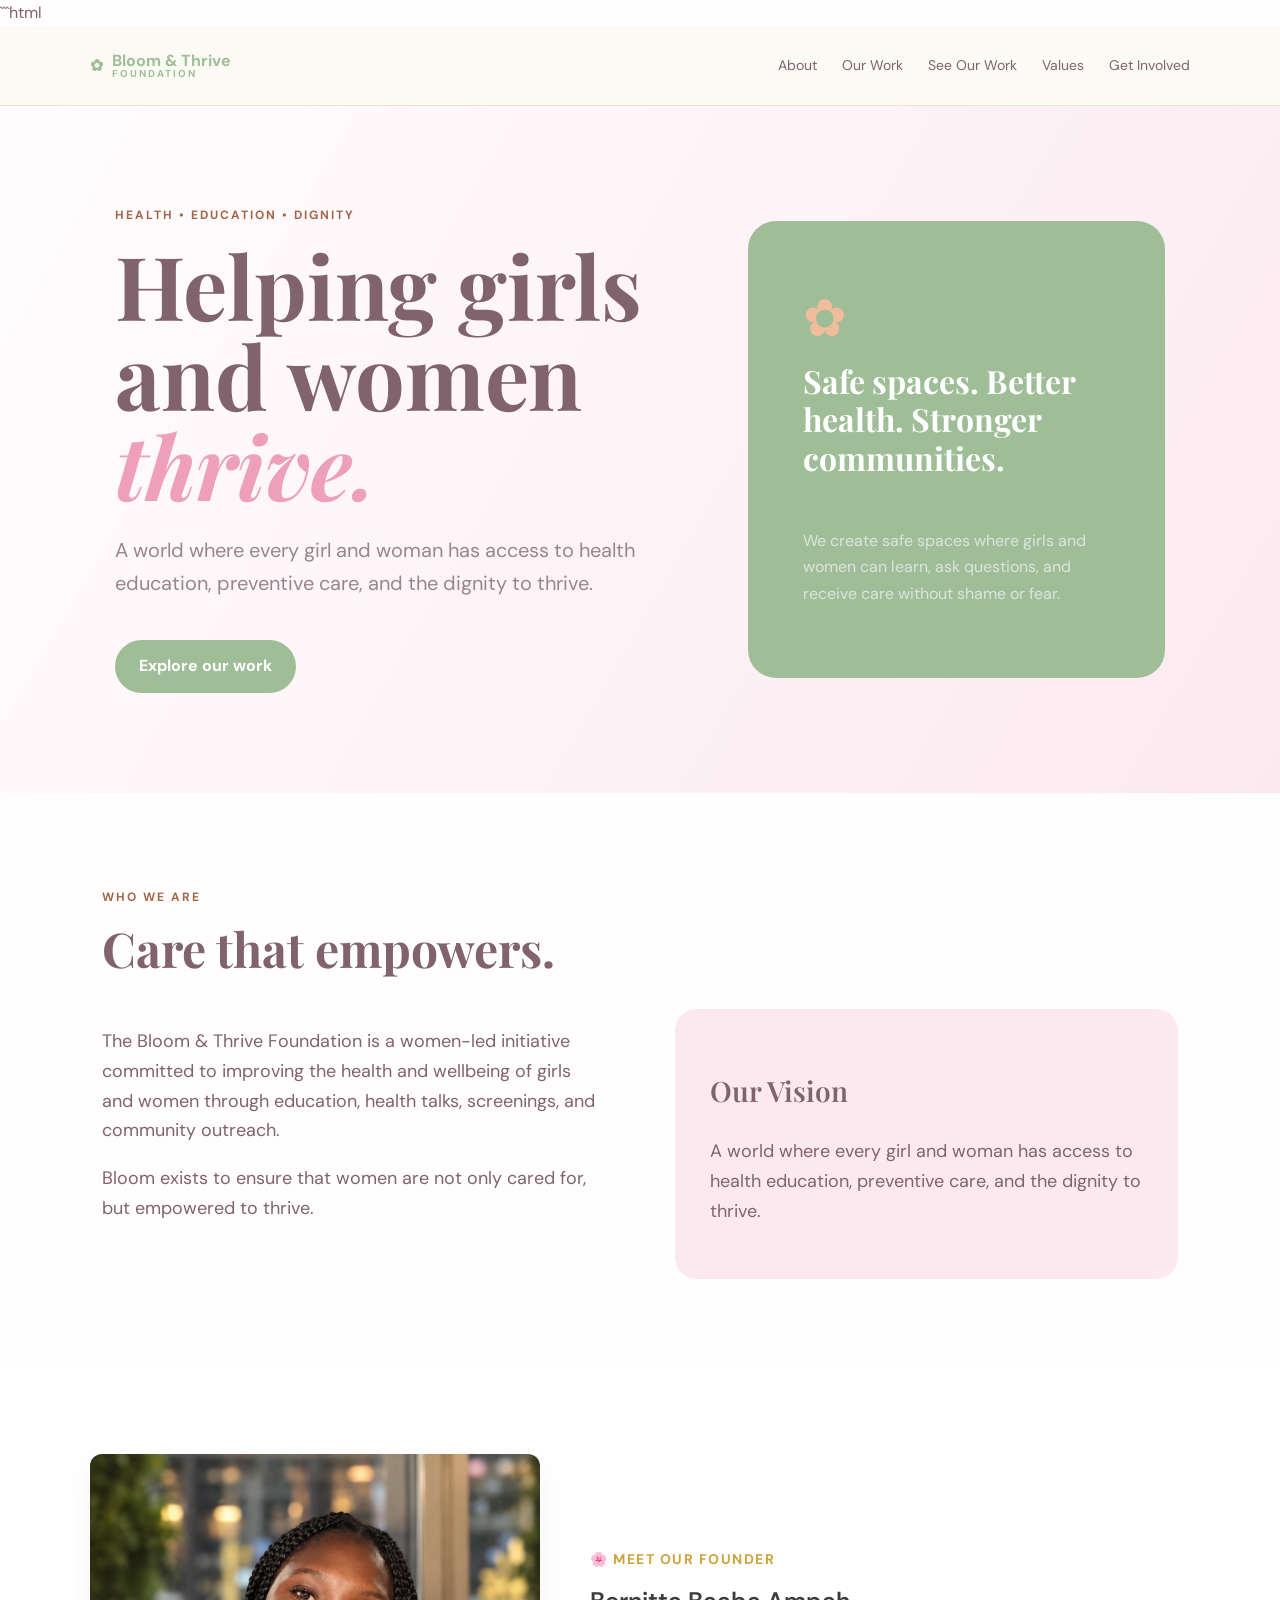
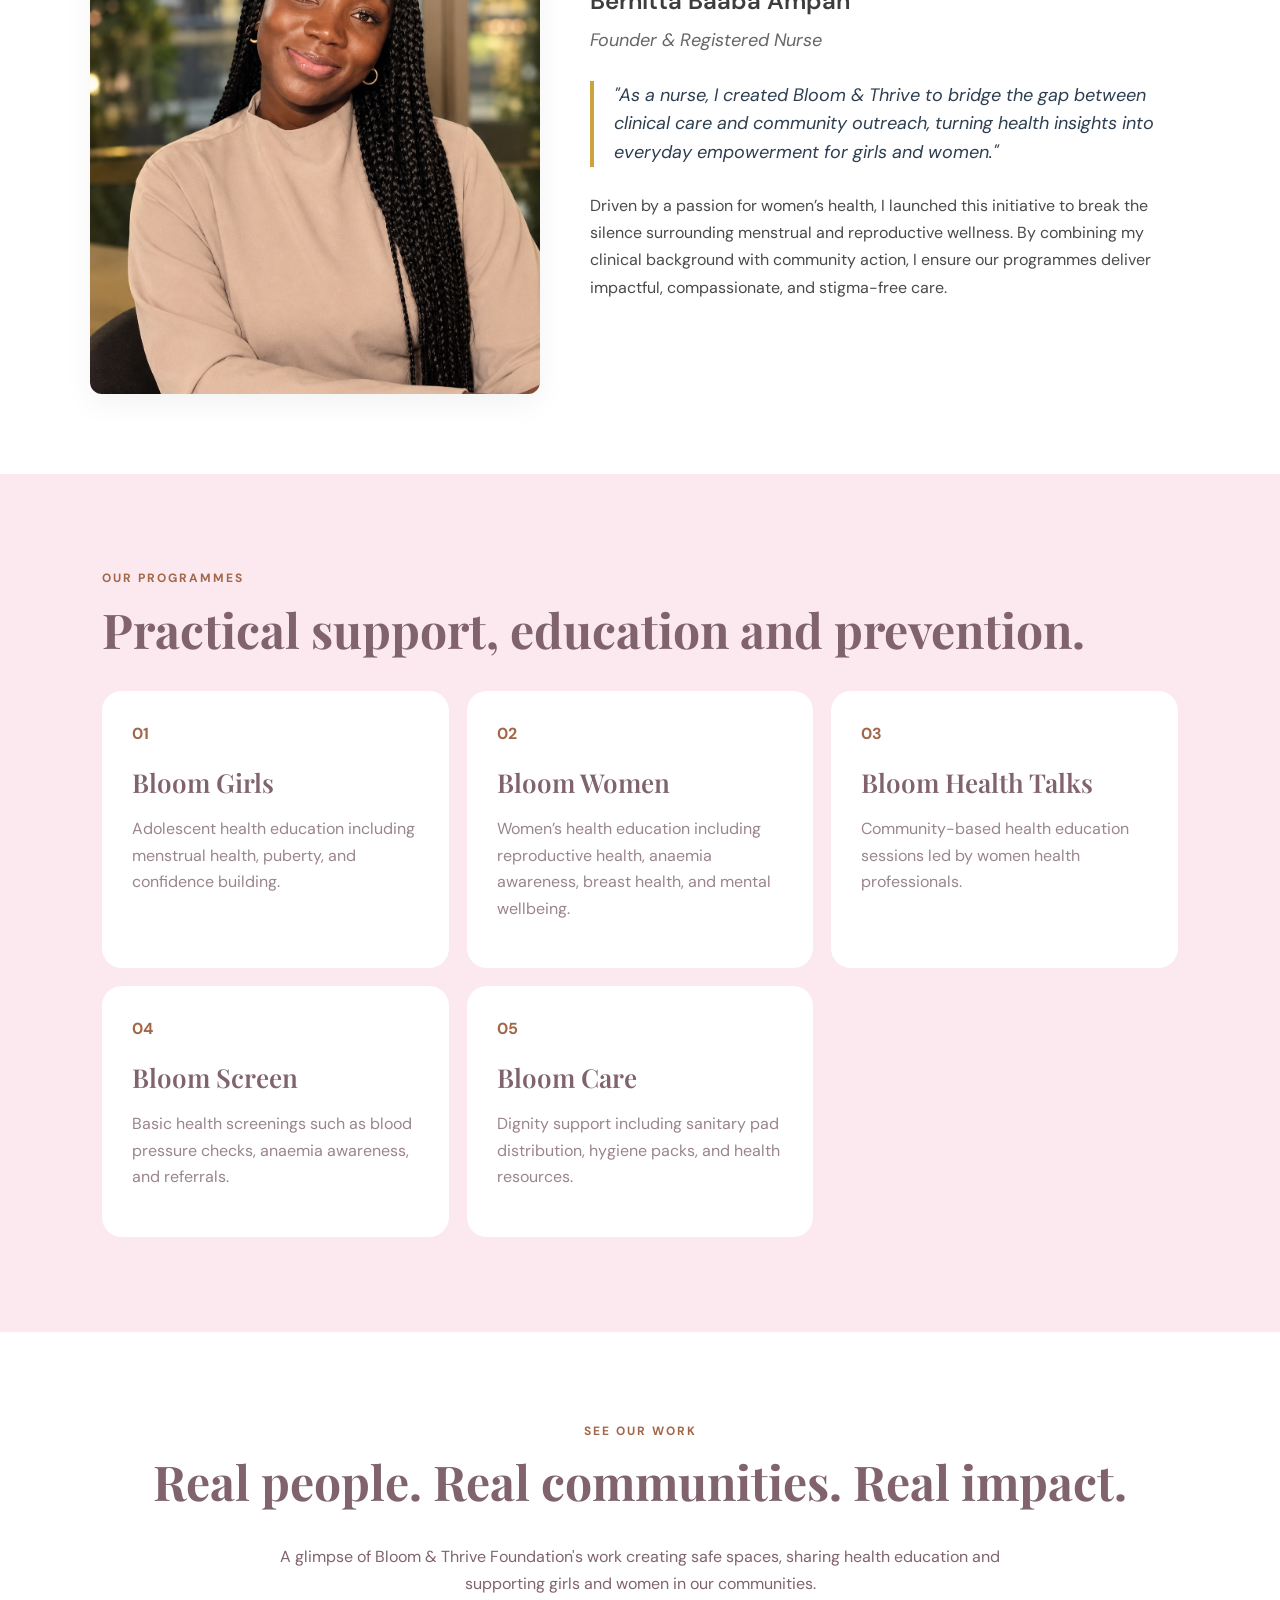
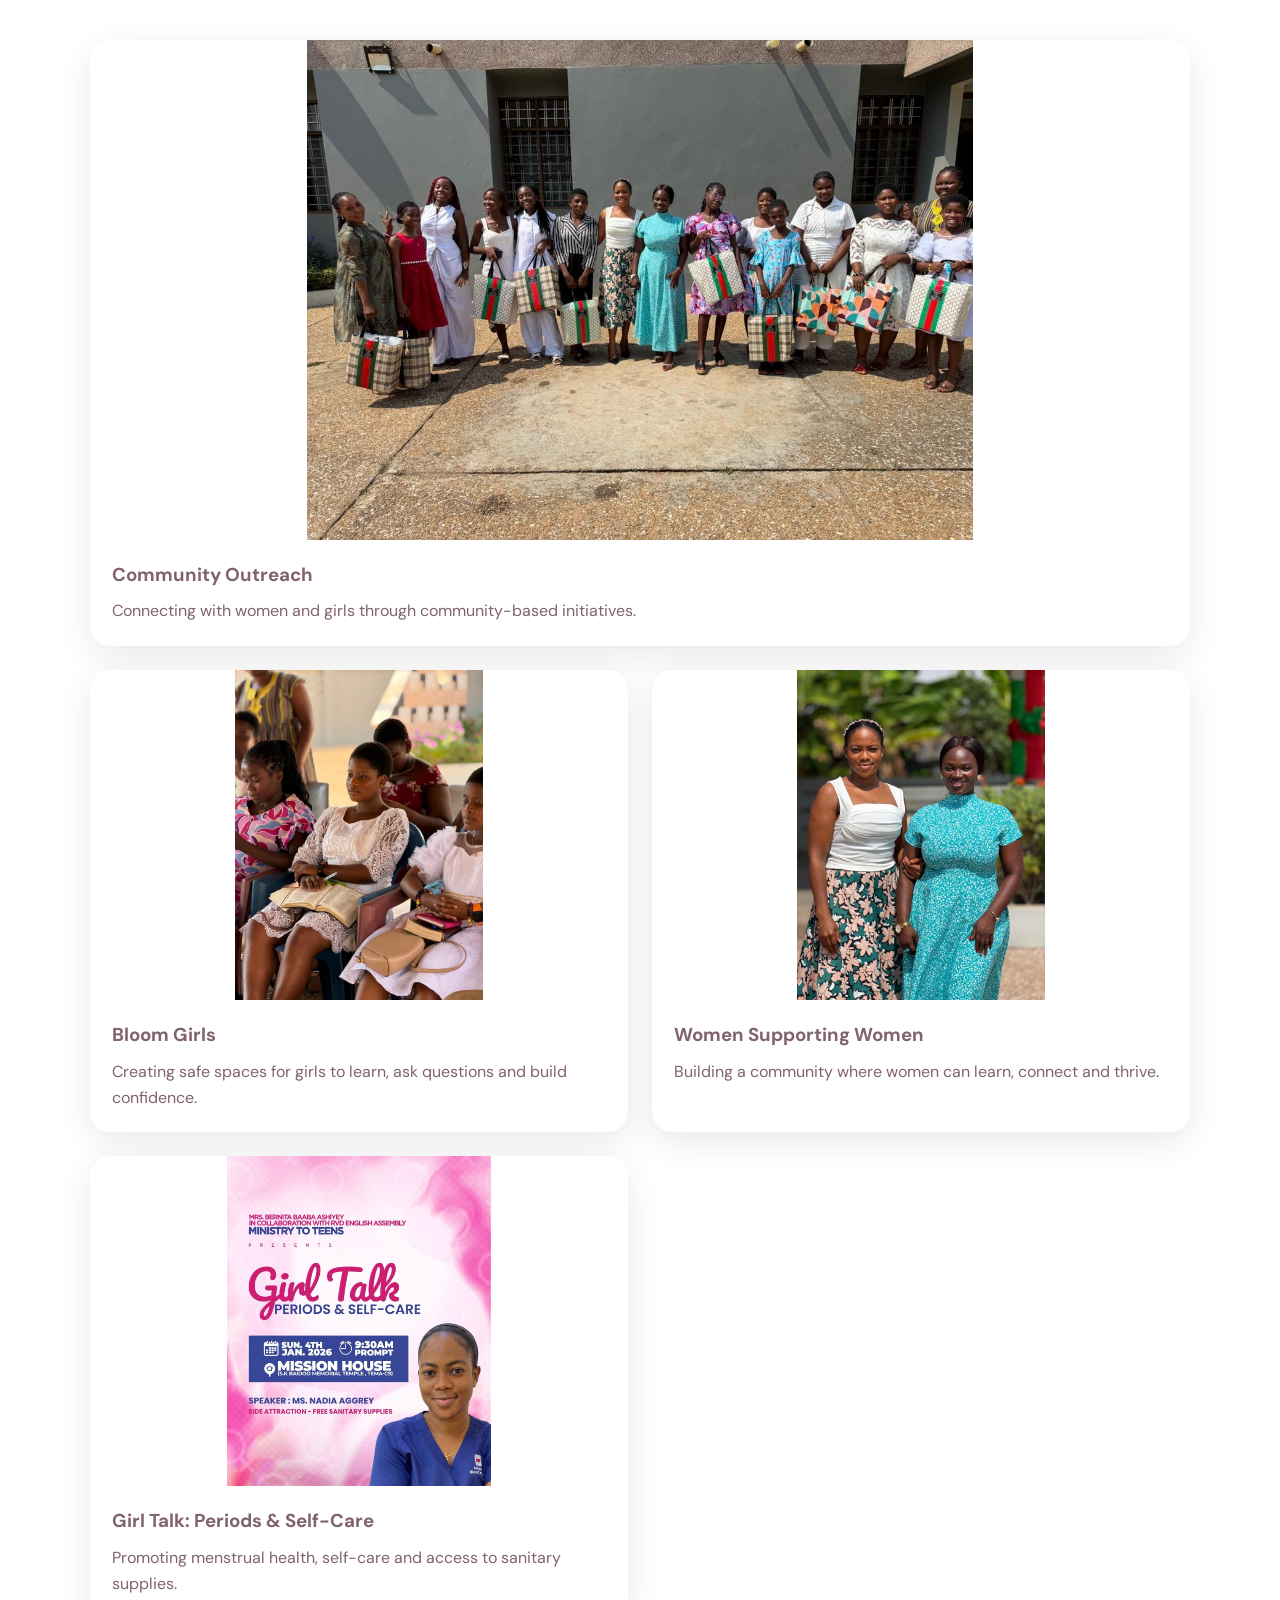
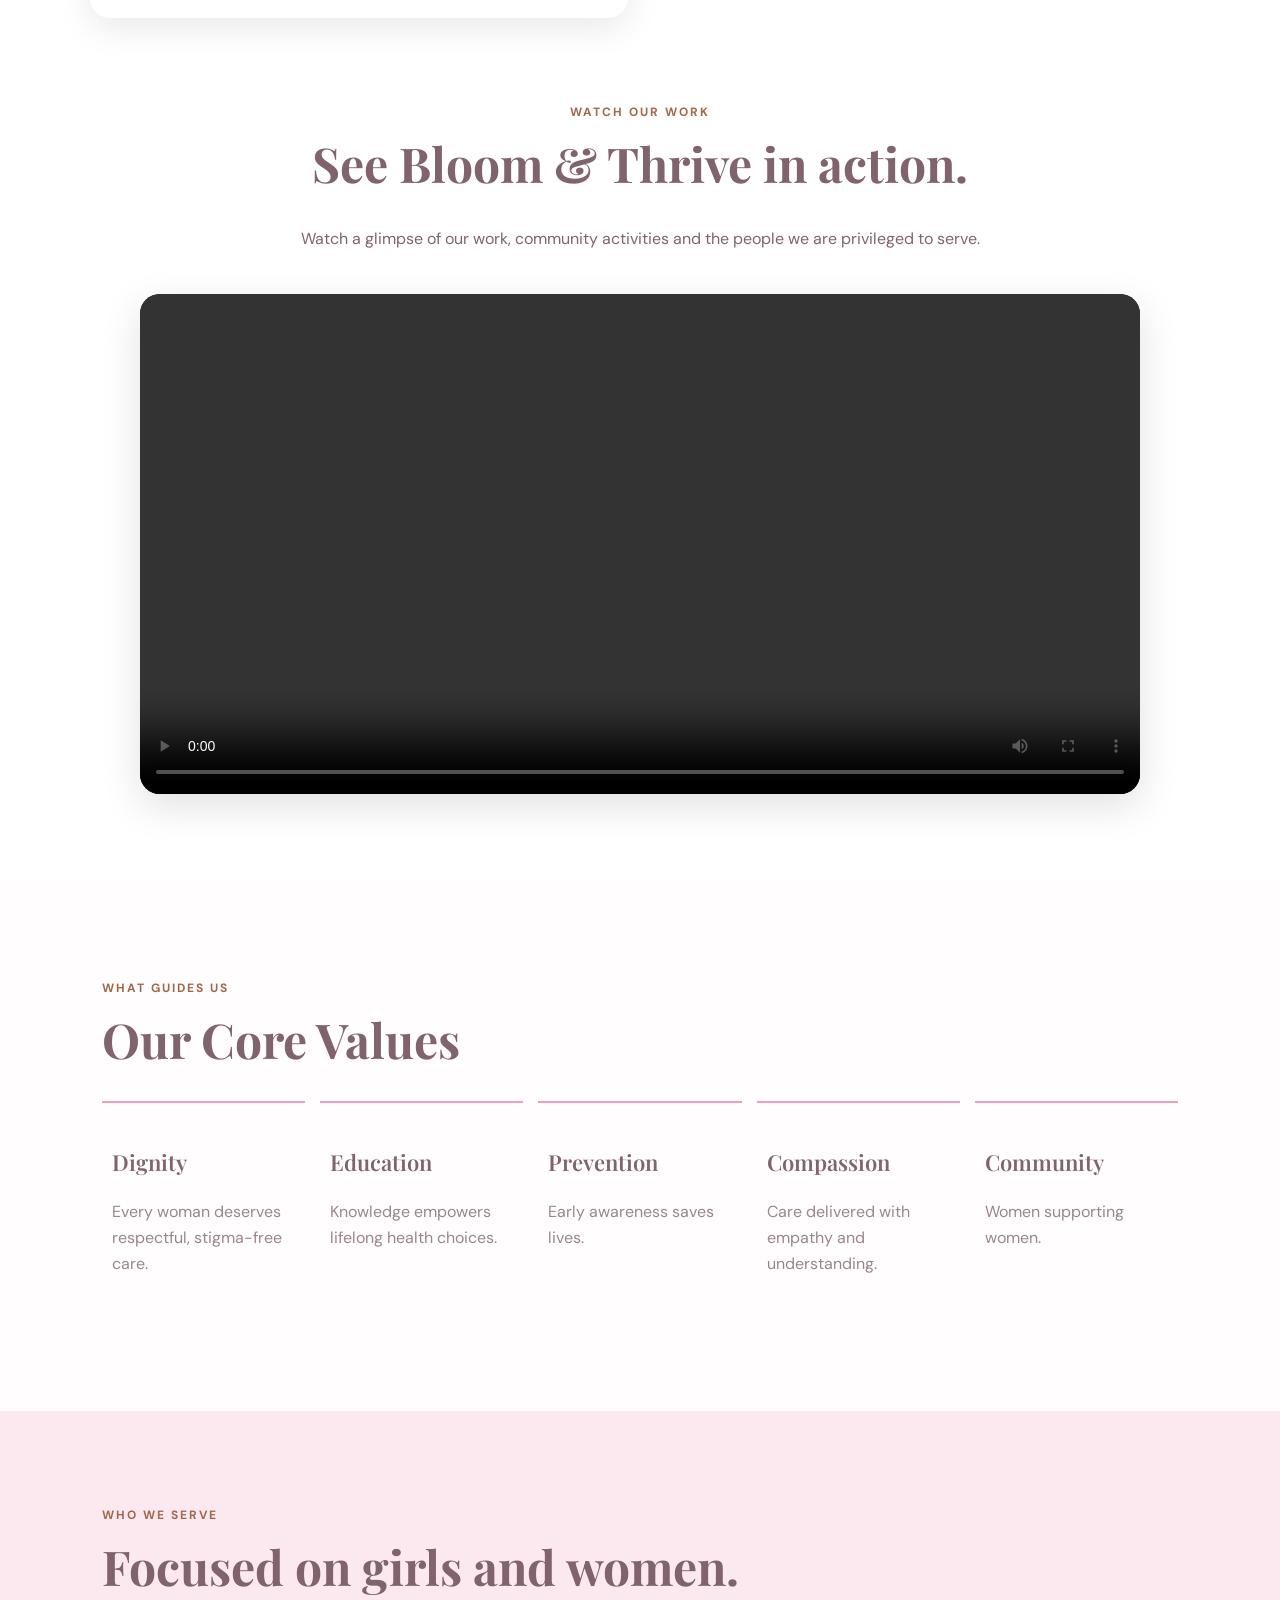
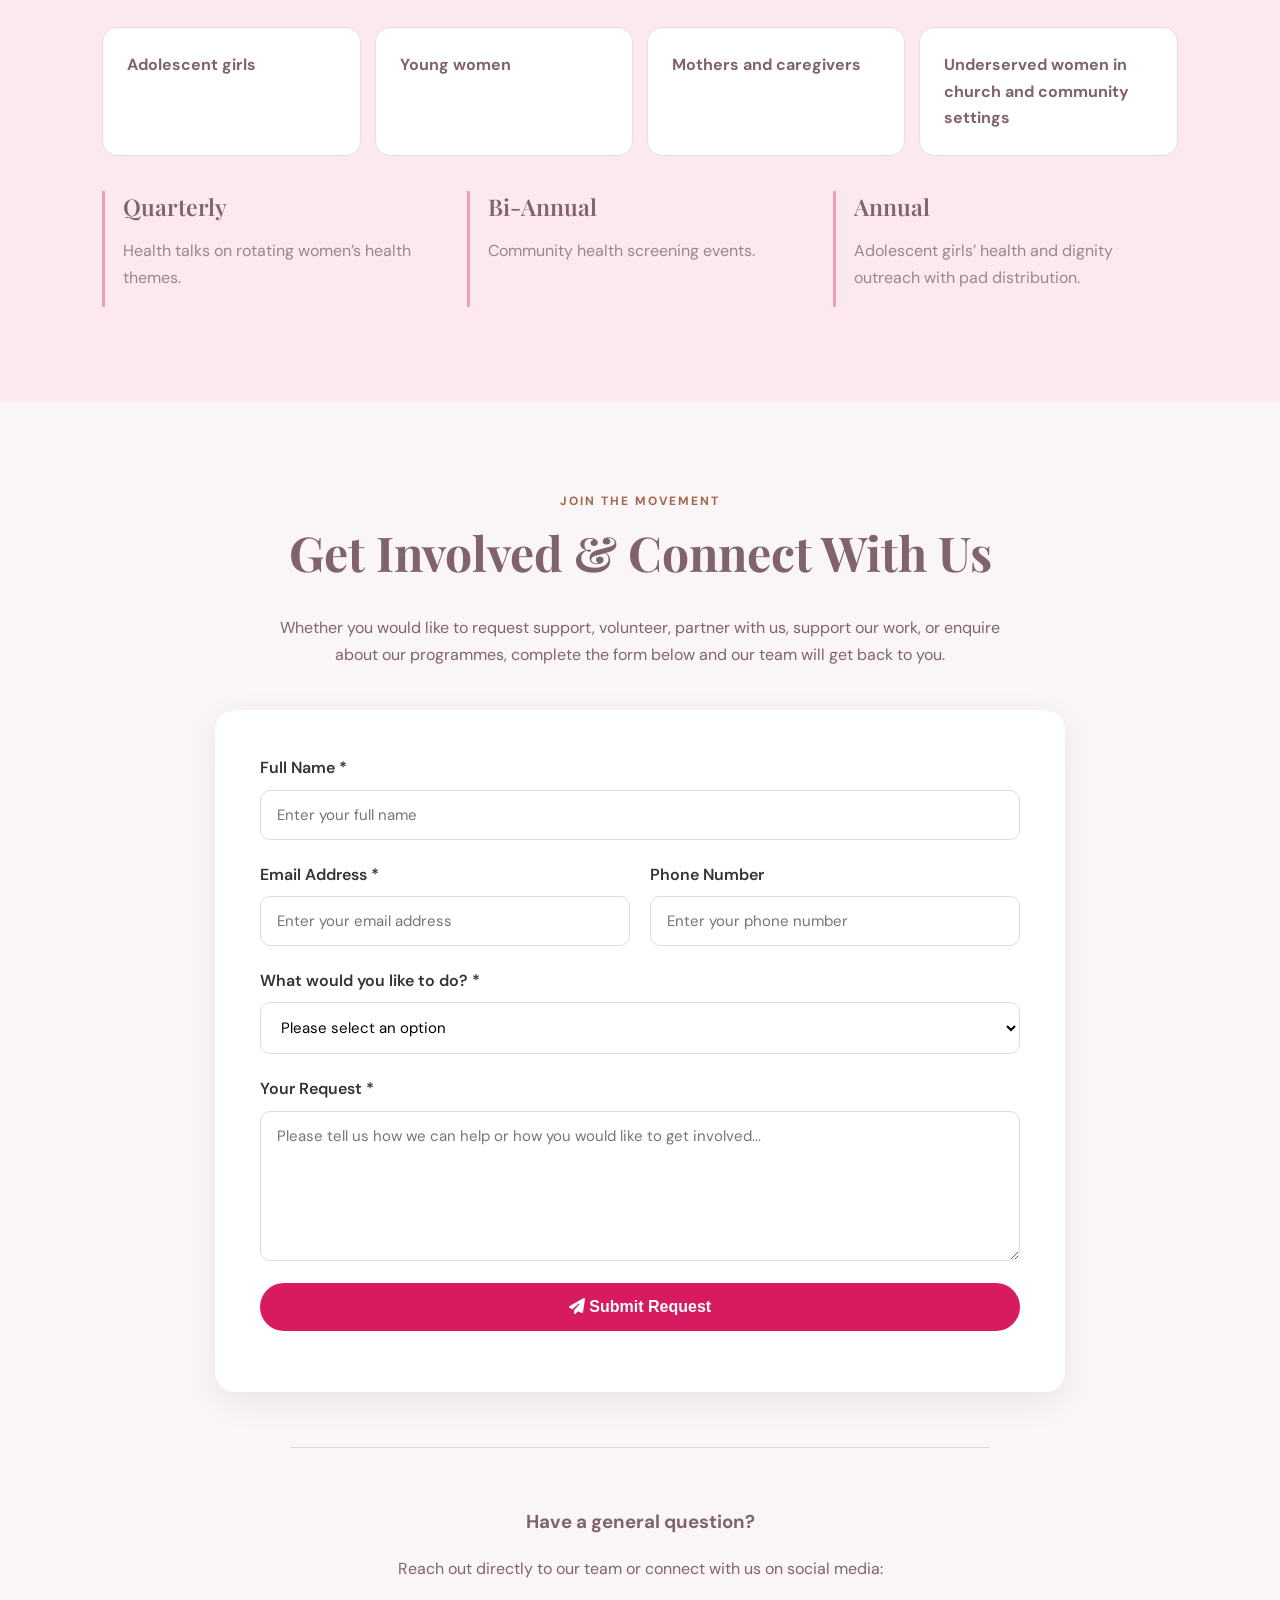
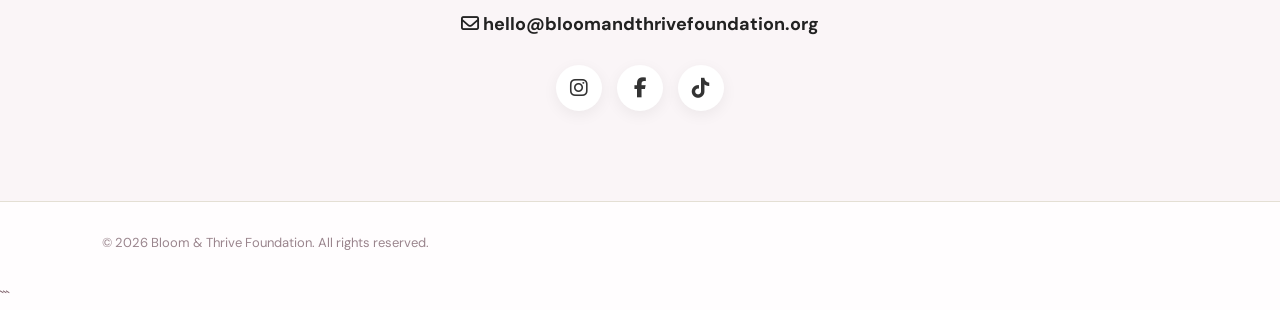
==== commit 3b7028e1: "Update index.html" ====
--- a/index.html
+++ b/index.html
@@ -1,3 +1,4 @@
+```html
 <!doctype html>
 <html lang="en">
 <head>
@@ -16,11 +17,13 @@
   padding: 90px 7%;
   text-align: center;
 }
+
 .gallery-intro {
   max-width: 720px;
   margin: 0 auto 42px;
   line-height: 1.7;
 }
+
 .gallery-grid {
   max-width: 1150px;
   margin: 0 auto;
@@ -28,6 +31,7 @@
   grid-template-columns: repeat(2, 1fr);
   gap: 24px;
 }
+
 .gallery-item {
   margin: 0;
   overflow: hidden;
@@ -35,6 +39,7 @@
   background: #fff;
   box-shadow: 0 10px 35px rgba(0,0,0,.09);
 }
+
 .gallery-item img {
   width: 100%;
   height: 330px;
@@ -42,31 +47,39 @@
   object-fit: contain;
   transition: transform .4s ease;
 }
+
 .gallery-feature {
   grid-column: span 2;
 }
+
 .gallery-feature img {
   height: 500px;
 }
+
 .gallery-item:hover img {
   transform: scale(1.025);
 }
+
 .gallery-caption {
   padding: 20px 22px 22px;
   text-align: left;
 }
+
 .gallery-caption h3 {
   margin: 0 0 8px;
 }
+
 .gallery-caption p {
   margin: 0;
   line-height: 1.6;
 }
+
 .work-video {
   max-width: 1000px;
   margin: 85px auto 0;
   text-align: center;
 }
+
 .video-frame {
   margin-top: 35px;
   overflow: hidden;
@@ -74,6 +87,7 @@
   box-shadow: 0 12px 40px rgba(0,0,0,.12);
   background: #111;
 }
+
 .video-frame video {
   display: block;
   width: 100%;
@@ -81,72 +95,144 @@
   object-fit: contain;
 }
 
-/* Combined Get Involved & Contact Section Styling */
+/* Combined Get Involved & Contact Section */
+
 .combined-contact-section {
   padding: 90px 7%;
   background-color: #faf5f7;
   text-align: center;
 }
-.cta-grid {
-  max-width: 1150px;
-  margin: 40px auto 50px;
+
+/* Request Form */
+
+.request-form-container {
+  max-width: 850px;
+  margin: 40px auto 55px;
+  background: #fff;
+  padding: 45px;
+  border-radius: 20px;
+  box-shadow: 0 10px 35px rgba(0,0,0,.07);
+  text-align: left;
+}
+
+.form-group {
+  margin-bottom: 22px;
+}
+
+.form-row {
   display: grid;
-  grid-template-columns: repeat(3, 1fr);
-  gap: 24px;
-}
-.cta-card {
+  grid-template-columns: 1fr 1fr;
+  gap: 20px;
+}
+
+.form-group label {
+  display: block;
+  margin-bottom: 8px;
+  font-weight: 600;
+  color: #333;
+}
+
+.form-group input,
+.form-group select,
+.form-group textarea {
+  width: 100%;
+  padding: 14px 16px;
+  border: 1px solid #ddd;
+  border-radius: 10px;
+  font-family: inherit;
+  font-size: 15px;
   background: #fff;
-  border-radius: 18px;
-  padding: 35px 25px;
-  box-shadow: 0 8px 30px rgba(0,0,0,.05);
-  display: flex;
-  flex-direction: column;
-  justify-content: space-between;
-  align-items: center;
-  transition: transform 0.3s ease, box-shadow 0.3s ease;
-}
-.cta-card:hover {
-  transform: translateY(-5px);
-  box-shadow: 0 12px 35px rgba(0,0,0,.1);
-}
-.cta-card-icon {
-  font-size: 36px;
+  box-sizing: border-box;
+  transition: border-color .2s ease, box-shadow .2s ease;
+}
+
+.form-group input:focus,
+.form-group select:focus,
+.form-group textarea:focus {
+  outline: none;
+  border-color: #d81b60;
+  box-shadow: 0 0 0 3px rgba(216,27,96,.1);
+}
+
+.form-group textarea {
+  resize: vertical;
+  min-height: 150px;
+}
+
+.request-submit-btn {
+  width: 100%;
+  padding: 15px 25px;
+  border: none;
+  border-radius: 30px;
+  background-color: #d81b60;
+  color: #fff;
+  font-size: 16px;
+  font-weight: 600;
+  cursor: pointer;
+  transition: background-color .3s ease, transform .2s ease;
+}
+
+.request-submit-btn:hover {
+  background-color: #b0124a;
+  transform: translateY(-2px);
+}
+
+.request-submit-btn:disabled {
+  opacity: 0.7;
+  cursor: not-allowed;
+  transform: none;
+}
+
+/* Successful Submission */
+
+.form-success {
+  text-align: center;
+  padding: 45px 25px;
+}
+
+.success-icon {
+  font-size: 58px;
   color: #d81b60;
   margin-bottom: 18px;
 }
-.cta-card h3 {
+
+.form-success h3 {
+  font-size: 28px;
   margin: 0 0 12px;
-  font-size: 20px;
-  color: #222;
-}
-.cta-card p {
-  margin: 0 0 24px;
-  font-size: 15px;
-  line-height: 1.6;
+  color: #333;
+}
+
+.form-success p {
+  max-width: 600px;
+  margin: 0 auto 25px;
+  line-height: 1.7;
   color: #555;
 }
-.cta-btn {
-  display: inline-block;
-  padding: 12px 24px;
-  background-color: #d81b60;
+
+.submit-another-btn {
+  border: none;
+  padding: 12px 25px;
+  border-radius: 30px;
+  background: #d81b60;
   color: #fff;
-  text-decoration: none;
   font-weight: 600;
-  border-radius: 30px;
-  font-size: 14px;
-  transition: background-color 0.3s ease;
-}
-.cta-btn:hover {
-  background-color: #b0124a;
+  cursor: pointer;
+  transition: background-color .3s ease;
+}
+
+.submit-another-btn:hover {
+  background: #b0124a;
 }
 
 /* Direct Contact Info Divider */
+
 .direct-contact-box {
   border-top: 1px solid #e2d5dc;
   padding-top: 40px;
   max-width: 700px;
   margin: 0 auto;
 }
+
 .email-link {
   margin-top: 12px;
   display: inline-block;
@@ -156,11 +242,13 @@
   font-weight: bold;
   transition: color 0.3s ease;
 }
+
 .email-link:hover {
   color: #d81b60;
 }
 
-/* Social Media Icons Styling */
+/* Social Media Icons */
+
 .social-links {
   margin-top: 25px;
   display: flex;
@@ -168,6 +256,7 @@
   justify-content: center;
   align-items: center;
 }
+
 .social-icon {
   display: inline-flex;
   align-items: center;
@@ -182,43 +271,69 @@
   box-shadow: 0 4px 15px rgba(0,0,0,.06);
   transition: background-color 0.3s ease, color 0.3s ease, transform 0.2s ease;
 }
+
 .social-icon:hover {
   background-color: #d81b60;
   color: #fff;
   transform: translateY(-3px);
 }
 
+/* Mobile */
+
 @media (max-width: 900px) {
-  .cta-grid {
+  .form-row {
     grid-template-columns: 1fr;
+    gap: 0;
   }
 }
 
 @media (max-width: 700px) {
+
   .work-gallery {
     padding: 65px 5%;
   }
+
   .gallery-grid {
     grid-template-columns: 1fr;
   }
+
   .gallery-feature {
     grid-column: span 1;
   }
+
   .gallery-item img,
   .gallery-feature img {
     height: 300px;
   }
+
   .work-video {
     margin-top: 60px;
   }
+
+  .request-form-container {
+    padding: 28px 20px;
+    margin-left: 0;
+    margin-right: 0;
+  }
+
+  .form-success {
+    padding: 30px 10px;
+  }
 }
 </style>
 </head>
+
 <body>
 
 <header>
   <a class="logo" href="#home">✿ <span>Bloom & Thrive<br><small>Foundation</small></span></a>
-  <nav><a href="#about">About</a><a href="#programmes">Our Work</a><a href="#our-work">See Our Work</a><a href="#values">Values</a><a href="#contact">Get Involved</a></nav>
+  <nav>
+    <a href="#about">About</a>
+    <a href="#programmes">Our Work</a>
+    <a href="#our-work">See Our Work</a>
+    <a href="#values">Values</a>
+    <a href="#contact">Get Involved</a>
+  </nav>
 </header>
 
 <section class="hero" id="home">
@@ -228,6 +343,7 @@
     <p class="intro">A world where every girl and woman has access to health education, preventive care, and the dignity to thrive.</p>
     <a class="button" href="#programmes">Explore our work</a>
   </div>
+
   <div class="hero-card">
     <div class="flower">✿</div>
     <h2>Safe spaces. Better health. Stronger communities.</h2>
@@ -236,166 +352,593 @@
 </section>
 
 <section id="about">
-  <p class="eyebrow">WHO WE ARE</p><h2>Care that empowers.</h2>
+  <p class="eyebrow">WHO WE ARE</p>
+  <h2>Care that empowers.</h2>
+
   <div class="columns">
-    <div><p>The Bloom & Thrive Foundation is a women-led initiative committed to improving the health and wellbeing of girls and women through education, health talks, screenings, and community outreach.</p><p>Bloom exists to ensure that women are not only cared for, but empowered to thrive.</p></div>
-    <div class="box"><h3>Our Vision</h3><p>A world where every girl and woman has access to health education, preventive care, and the dignity to thrive.</p></div>
+    <div>
+      <p>The Bloom & Thrive Foundation is a women-led initiative committed to improving the health and wellbeing of girls and women through education, health talks, screenings, and community outreach.</p>
+      <p>Bloom exists to ensure that women are not only cared for, but empowered to thrive.</p>
+    </div>
+
+    <div class="box">
+      <h3>Our Vision</h3>
+      <p>A world where every girl and woman has access to health education, preventive care, and the dignity to thrive.</p>
+    </div>
   </div>
 </section>
-  <section class="meet-the-founder-section">
+
+<section class="meet-the-founder-section">
+
   <div class="founder-container">
-<!-- Left Column: Founder Photo -->
-<div class="founder-image-col">
-  <img src="images/5D2BE67D-5EEF-4FD0-BD31-FBAB4EB98CA3.png" alt="Bernitta Baaba Ampah - Founder of Bloom & Thrive Foundation" class="founder-img">
-</div>
-
-<!-- Right Column: Biography Text -->
-<div class="founder-text-col">
-  <span class="founder-subtitle">🌸 MEET OUR FOUNDER</span>
-  <p class="founder-name" style="font-size: 24px !important; text-transform: none !important; font-weight: 600; color: #3d3d3d; margin: 0 0 5px 0;">Bernitta Baaba Ampah</p>
-  <p class="founder-title">Founder & Registered Nurse</p>
-  
-  <blockquote class="founder-quote">
-    "As a nurse, I created Bloom & Thrive to bridge the gap between clinical care and community outreach, turning health insights into everyday empowerment for girls and women."
-  </blockquote>
-  
-  <p class="founder-bio">
-    Driven by a passion for women’s health, I launched this initiative to break the silence surrounding menstrual and reproductive wellness. By combining her clinical background with community action, she ensures our programs deliver impactful, compassionate, and stigma-free care.
+
+    <!-- Left Column: Founder Photo -->
+    <div class="founder-image-col">
+      <img src="images/5D2BE67D-5EEF-4FD0-BD31-FBAB4EB98CA3.png"
+           alt="Bernitta Baaba Ampah - Founder of Bloom & Thrive Foundation"
+           class="founder-img">
+    </div>
+
+    <!-- Right Column: Biography Text -->
+    <div class="founder-text-col">
+
+      <span class="founder-subtitle">🌸 MEET OUR FOUNDER</span>
+
+      <p class="founder-name"
+         style="font-size: 24px !important; text-transform: none !important; font-weight: 600; color: #3d3d3d; margin: 0 0 5px 0;">
+        Bernitta Baaba Ampah
+      </p>
+
+      <p class="founder-title">Founder & Registered Nurse</p>
+
+      <blockquote class="founder-quote">
+        "As a nurse, I created Bloom & Thrive to bridge the gap between clinical care and community outreach, turning health insights into everyday empowerment for girls and women."
+      </blockquote>
+
+      <p class="founder-bio">
+        Driven by a passion for women’s health, I launched this initiative to break the silence surrounding menstrual and reproductive wellness. By combining my clinical background with community action, I ensure our programmes deliver impactful, compassionate, and stigma-free care.
+      </p>
+
+    </div>
+
+  </div>
+
+</section>
+
+<section class="pale" id="programmes">
+
+  <p class="eyebrow">OUR PROGRAMMES</p>
+  <h2>Practical support, education and prevention.</h2>
+
+  <div class="cards">
+
+    <article>
+      <b>01</b>
+      <h3>Bloom Girls</h3>
+      <p>Adolescent health education including menstrual health, puberty, and confidence building.</p>
+    </article>
+
+    <article>
+      <b>02</b>
+      <h3>Bloom Women</h3>
+      <p>Women’s health education including reproductive health, anaemia awareness, breast health, and mental wellbeing.</p>
+    </article>
+
+    <article>
+      <b>03</b>
+      <h3>Bloom Health Talks</h3>
+      <p>Community-based health education sessions led by women health professionals.</p>
+    </article>
+
+    <article>
+      <b>04</b>
+      <h3>Bloom Screen</h3>
+      <p>Basic health screenings such as blood pressure checks, anaemia awareness, and referrals.</p>
+    </article>
+
+    <article>
+      <b>05</b>
+      <h3>Bloom Care</h3>
+      <p>Dignity support including sanitary pad distribution, hygiene packs, and health resources.</p>
+    </article>
+
+  </div>
+
+</section>
+
+<section id="our-work" class="work-gallery">
+
+  <p class="eyebrow">SEE OUR WORK</p>
+
+  <h2>Real people. Real communities. Real impact.</h2>
+
+  <p class="gallery-intro">
+    A glimpse of Bloom & Thrive Foundation's work creating safe spaces,
+    sharing health education and supporting girls and women in our communities.
   </p>
-</div></div></section>
-
-<section class="pale" id="programmes">
-  <p class="eyebrow">OUR PROGRAMMES</p><h2>Practical support, education and prevention.</h2>
-  <div class="cards">
-    <article><b>01</b><h3>Bloom Girls</h3><p>Adolescent health education including menstrual health, puberty, and confidence building.</p></article>
-    <article><b>02</b><h3>Bloom Women</h3><p>Women’s health education including reproductive health, anaemia awareness, breast health, and mental wellbeing.</p></article>
-    <article><b>03</b><h3>Bloom Health Talks</h3><p>Community-based health education sessions led by women health professionals.</p></article>
-    <article><b>04</b><h3>Bloom Screen</h3><p>Basic health screenings such as blood pressure checks, anaemia awareness, and referrals.</p></article>
-    <article><b>05</b><h3>Bloom Care</h3><p>Dignity support including sanitary pad distribution, hygiene packs, and health resources.</p></article>
-  </div>
-</section>
-
-<section id="our-work" class="work-gallery">
-  <p class="eyebrow">SEE OUR WORK</p>
-  <h2>Real people. Real communities. Real impact.</h2>
-  <p class="gallery-intro">A glimpse of Bloom & Thrive Foundation's work creating safe spaces, sharing health education and supporting girls and women in our communities.</p>
 
   <div class="gallery-grid">
+
     <article class="gallery-item gallery-feature">
-      <img src="images/community-outreach.jpg" alt="Bloom & Thrive Foundation community outreach with women and girls">
+
+      <img src="images/community-outreach.jpg"
+           alt="Bloom & Thrive Foundation community outreach with women and girls">
+
       <div class="gallery-caption">
         <h3>Community Outreach</h3>
         <p>Connecting with women and girls through community-based initiatives.</p>
       </div>
+
     </article>
 
     <article class="gallery-item">
-      <img src="images/bloom-girls.jpg" alt="Girls participating in a Bloom & Thrive Foundation session">
+
+      <img src="images/bloom-girls.jpg"
+           alt="Girls participating in a Bloom & Thrive Foundation session">
+
       <div class="gallery-caption">
         <h3>Bloom Girls</h3>
         <p>Creating safe spaces for girls to learn, ask questions and build confidence.</p>
       </div>
+
     </article>
 
     <article class="gallery-item">
-      <img src="images/women-supporting-women.jpg" alt="Women supporting women through Bloom & Thrive Foundation">
+
+      <img src="images/women-supporting-women.jpg"
+           alt="Women supporting women through Bloom & Thrive Foundation">
+
       <div class="gallery-caption">
         <h3>Women Supporting Women</h3>
         <p>Building a community where women can learn, connect and thrive.</p>
       </div>
+
     </article>
 
     <article class="gallery-item">
-      <img src="images/girl-talk.jpg" alt="Girl Talk periods and self-care health education event">
+
+      <img src="images/girl-talk.jpg"
+           alt="Girl Talk periods and self-care health education event">
+
       <div class="gallery-caption">
         <h3>Girl Talk: Periods &amp; Self-Care</h3>
         <p>Promoting menstrual health, self-care and access to sanitary supplies.</p>
       </div>
+
     </article>
+
   </div>
 
   <div class="work-video">
+
     <p class="eyebrow">WATCH OUR WORK</p>
+
     <h2>See Bloom &amp; Thrive in action.</h2>
-    <p class="gallery-intro">Watch a glimpse of our work, community activities and the people we are privileged to serve.</p>
+
+    <p class="gallery-intro">
+      Watch a glimpse of our work, community activities and the people we are privileged to serve.
+    </p>
+
     <div class="video-frame">
+
       <video controls playsinline preload="metadata">
         <source src="videos/bloom-thrive-community.mp4" type="video/mp4">
         Your browser does not support video playback.
       </video>
-    </div>
-  </div>
+
+    </div>
+
+  </div>
+
 </section>
 
 <section id="values">
-  <p class="eyebrow">WHAT GUIDES US</p><h2>Our Core Values</h2>
+
+  <p class="eyebrow">WHAT GUIDES US</p>
+
+  <h2>Our Core Values</h2>
+
   <div class="values">
-    <div><h3>Dignity</h3><p>Every woman deserves respectful, stigma-free care.</p></div>
-    <div><h3>Education</h3><p>Knowledge empowers lifelong health choices.</p></div>
-    <div><h3>Prevention</h3><p>Early awareness saves lives.</p></div>
-    <div><h3>Compassion</h3><p>Care delivered with empathy and understanding.</p></div>
-    <div><h3>Community</h3><p>Women supporting women.</p></div>
-  </div>
+
+    <div>
+      <h3>Dignity</h3>
+      <p>Every woman deserves respectful, stigma-free care.</p>
+    </div>
+
+    <div>
+      <h3>Education</h3>
+      <p>Knowledge empowers lifelong health choices.</p>
+    </div>
+
+    <div>
+      <h3>Prevention</h3>
+      <p>Early awareness saves lives.</p>
+    </div>
+
+    <div>
+      <h3>Compassion</h3>
+      <p>Care delivered with empathy and understanding.</p>
+    </div>
+
+    <div>
+      <h3>Community</h3>
+      <p>Women supporting women.</p>
+    </div>
+
+  </div>
+
 </section>
 
 <section class="pale">
-  <p class="eyebrow">WHO WE SERVE</p><h2>Focused on girls and women.</h2>
-  <div class="audience"><span>Adolescent girls</span><span>Young women</span><span>Mothers and caregivers</span><span>Underserved women in church and community settings</span></div>
-  <div class="timeline"><div><b>Quarterly</b><p>Health talks on rotating women’s health themes.</p></div><div><b>Bi-Annual</b><p>Community health screening events.</p></div><div><b>Annual</b><p>Adolescent girls’ health and dignity outreach with pad distribution.</p></div></div>
+
+  <p class="eyebrow">WHO WE SERVE</p>
+
+  <h2>Focused on girls and women.</h2>
+
+  <div class="audience">
+    <span>Adolescent girls</span>
+    <span>Young women</span>
+    <span>Mothers and caregivers</span>
+    <span>Underserved women in church and community settings</span>
+  </div>
+
+  <div class="timeline">
+
+    <div>
+      <b>Quarterly</b>
+      <p>Health talks on rotating women’s health themes.</p>
+    </div>
+
+    <div>
+      <b>Bi-Annual</b>
+      <p>Community health screening events.</p>
+    </div>
+
+    <div>
+      <b>Annual</b>
+      <p>Adolescent girls’ health and dignity outreach with pad distribution.</p>
+    </div>
+
+  </div>
+
 </section>
 
 <!-- Combined Get Involved & Contact Section -->
+
 <section class="combined-contact-section" id="contact">
+
   <p class="eyebrow">JOIN THE MOVEMENT</p>
+
   <h2>Get Involved & Connect With Us</h2>
-  <p class="gallery-intro">Help us create more spaces where women can thrive. Choose how you'd like to support or reach out directly.</p>
-
-  <div class="cta-grid">
-    <div class="cta-card">
-      <div class="cta-card-icon"><i class="fa-solid fa-hand-holding-heart"></i></div>
-      <h3>Volunteer With Us</h3>
-      <p>Share your skills, time, or medical expertise in our community outreach events and health sessions.</p>
-      <a href="mailto:hello@bloomandthrivefoundation.org?subject=Volunteer%20Inquiry" class="cta-btn">Become a Volunteer</a>
-    </div>
-
-    <div class="cta-card">
-      <div class="cta-card-icon"><i class="fa-solid fa-handshake"></i></div>
-      <h3>Partner With Us</h3>
-      <p>Collaborate with us as an organization, corporate sponsor, or community leader to expand our reach.</p>
-      <a href="mailto:hello@bloomandthrivefoundation.org?subject=Partnership%20Inquiry" class="cta-btn">Partner With Us</a>
-    </div>
-
-    <div class="cta-card">
-      <div class="cta-card-icon"><i class="fa-solid fa-box-open"></i></div>
-      <h3>Support Our Work</h3>
-      <p>Contribute dignity kits, sanitary supplies, or financial support to keep our programs running.</p>
-      <a href="mailto:hello@bloomandthrivefoundation.org?subject=Support%20and%20Donations" class="cta-btn">Support Us</a>
-    </div>
+
+  <p class="gallery-intro">
+    Whether you would like to request support, volunteer, partner with us,
+    support our work, or enquire about our programmes, complete the form below
+    and our team will get back to you.
+  </p>
+
+  <!-- Get Involved Request Form -->
+
+  <div class="request-form-container">
+
+    <form id="getInvolvedForm"
+          action="https://formspree.io/f/xljdjdrp"
+          method="POST">
+
+      <div class="form-group">
+
+        <label for="name">Full Name *</label>
+
+        <input
+          type="text"
+          id="name"
+          name="name"
+          placeholder="Enter your full name"
+          autocomplete="name"
+          required
+        >
+
+      </div>
+
+      <div class="form-row">
+
+        <div class="form-group">
+
+          <label for="email">Email Address *</label>
+
+          <input
+            type="email"
+            id="email"
+            name="email"
+            placeholder="Enter your email address"
+            autocomplete="email"
+            required
+          >
+
+        </div>
+
+        <div class="form-group">
+
+          <label for="phone">Phone Number</label>
+
+          <input
+            type="tel"
+            id="phone"
+            name="phone"
+            placeholder="Enter your phone number"
+            autocomplete="tel"
+          >
+
+        </div>
+
+      </div>
+
+      <div class="form-group">
+
+        <label for="requestType">
+          What would you like to do? *
+        </label>
+
+        <select
+          id="requestType"
+          name="request_type"
+          required
+        >
+
+          <option value="" disabled selected>
+            Please select an option
+          </option>
+
+          <option value="Request Support">
+            Request Support
+          </option>
+
+          <option value="Volunteer">
+            Volunteer With Us
+          </option>
+
+          <option value="Partnership">
+            Partner With Us
+          </option>
+
+          <option value="Donation">
+            Support / Donate
+          </option>
+
+          <option value="Community Programme">
+            Community Programme Enquiry
+          </option>
+
+          <option value="Health Talk">
+            Request a Health Talk
+          </option>
+
+          <option value="Other">
+            Other
+          </option>
+
+        </select>
+
+      </div>
+
+      <div class="form-group">
+
+        <label for="message">
+          Your Request *
+        </label>
+
+        <textarea
+          id="message"
+          name="message"
+          rows="6"
+          placeholder="Please tell us how we can help or how you would like to get involved..."
+          required
+        ></textarea>
+
+      </div>
+
+      <button
+        type="submit"
+        class="request-submit-btn"
+      >
+        <i class="fa-solid fa-paper-plane"></i>
+        Submit Request
+      </button>
+
+    </form>
+
+    <!-- Success Message -->
+
+    <div
+      id="formSuccess"
+      class="form-success"
+      style="display: none;"
+    >
+
+      <div class="success-icon">
+        <i class="fa-solid fa-circle-check"></i>
+      </div>
+
+      <h3>Request Submitted!</h3>
+
+      <p>
+        Thank you for contacting Bloom & Thrive Foundation.
+        We have received your request and someone from our team
+        will get back to you as soon as possible.
+      </p>
+
+      <button
+        type="button"
+        onclick="resetRequestForm()"
+        class="submit-another-btn"
+      >
+        Submit Another Request
+      </button>
+
+    </div>
+
   </div>
 
   <!-- Direct Email & Social Media -->
+
   <div class="direct-contact-box">
+
     <h3>Have a general question?</h3>
-    <p>Reach out directly to our team or connect with us on social media:</p>
-    <a href="mailto:hello@bloomandthrivefoundation.org" class="email-link">
-      <i class="fa-regular fa-envelope"></i> hello@bloomandthrivefoundation.org
+
+    <p>
+      Reach out directly to our team or connect with us on social media:
+    </p>
+
+    <a
+      href="mailto:hello@bloomandthrivefoundation.org"
+      class="email-link"
+    >
+      <i class="fa-regular fa-envelope"></i>
+      hello@bloomandthrivefoundation.org
     </a>
 
     <!-- Social Media Icons -->
+
     <div class="social-links">
-      <a href="https://www.instagram.com/bloomandthrivefoundation" target="_blank" class="social-icon" aria-label="Instagram">
+
+      <a
+        href="https://www.instagram.com/bloomandthrivefoundation"
+        target="_blank"
+        rel="noopener noreferrer"
+        class="social-icon"
+        aria-label="Instagram"
+      >
         <i class="fa-brands fa-instagram"></i>
       </a>
-      <a href="https://www.facebook.com/share/1Dbghth14x/" target="_blank" class="social-icon" aria-label="Facebook">
+
+      <a
+        href="https://www.facebook.com/share/1Dbghth14x/"
+        target="_blank"
+        rel="noopener noreferrer"
+        class="social-icon"
+        aria-label="Facebook"
+      >
         <i class="fa-brands fa-facebook-f"></i>
       </a>
-      <a href="https://www.tiktok.com/@bloomandthrivefoundation" target="_blank" class="social-icon" aria-label="TikTok">
+
+      <a
+        href="https://www.tiktok.com/@bloomandthrivefoundation"
+        target="_blank"
+        rel="noopener noreferrer"
+        class="social-icon"
+        aria-label="TikTok"
+      >
         <i class="fa-brands fa-tiktok"></i>
       </a>
-    </div>
-  </div>
+
+    </div>
+
+  </div>
+
 </section>
 
-<footer>© 2026 Bloom & Thrive Foundation. All rights reserved.</footer>
+<footer>
+  © 2026 Bloom & Thrive Foundation. All rights reserved.
+</footer>
+
+<!-- Form Submission JavaScript -->
+
+<script>
+
+const getInvolvedForm = document.getElementById("getInvolvedForm");
+const formSuccess = document.getElementById("formSuccess");
+
+getInvolvedForm.addEventListener("submit", async function(event) {
+
+  event.preventDefault();
+
+  const submitButton =
+    getInvolvedForm.querySelector(".request-submit-btn");
+
+  submitButton.disabled = true;
+
+  submitButton.innerHTML =
+    '<i class="fa-solid fa-spinner fa-spin"></i> Submitting...';
+
+  const formData = new FormData(getInvolvedForm);
+
+  try {
+
+    const response = await fetch(
+      getInvolvedForm.action,
+      {
+        method: "POST",
+        body: formData,
+        headers: {
+          "Accept": "application/json"
+        }
+      }
+    );
+
+    if (response.ok) {
+
+      getInvolvedForm.style.display = "none";
+
+      formSuccess.style.display = "block";
+
+      formSuccess.scrollIntoView({
+        behavior: "smooth",
+        block: "center"
+      });
+
+    } else {
+
+      alert(
+        "There was a problem submitting your request. Please try again."
+      );
+
+      submitButton.disabled = false;
+
+      submitButton.innerHTML =
+        '<i class="fa-solid fa-paper-plane"></i> Submit Request';
+
+    }
+
+  } catch (error) {
+
+    alert(
+      "There was a problem submitting your request. Please check your internet connection and try again."
+    );
+
+    submitButton.disabled = false;
+
+    submitButton.innerHTML =
+      '<i class="fa-solid fa-paper-plane"></i> Submit Request';
+
+  }
+
+});
+
+function resetRequestForm() {
+
+  getInvolvedForm.reset();
+
+  formSuccess.style.display = "none";
+
+  getInvolvedForm.style.display = "block";
+
+  const submitButton =
+    getInvolvedForm.querySelector(".request-submit-btn");
+
+  submitButton.disabled = false;
+
+  submitButton.innerHTML =
+    '<i class="fa-solid fa-paper-plane"></i> Submit Request';
+
+  getInvolvedForm.scrollIntoView({
+    behavior: "smooth",
+    block: "center"
+  });
+
+}
+
+</script>
+
 </body>
 </html>
+```
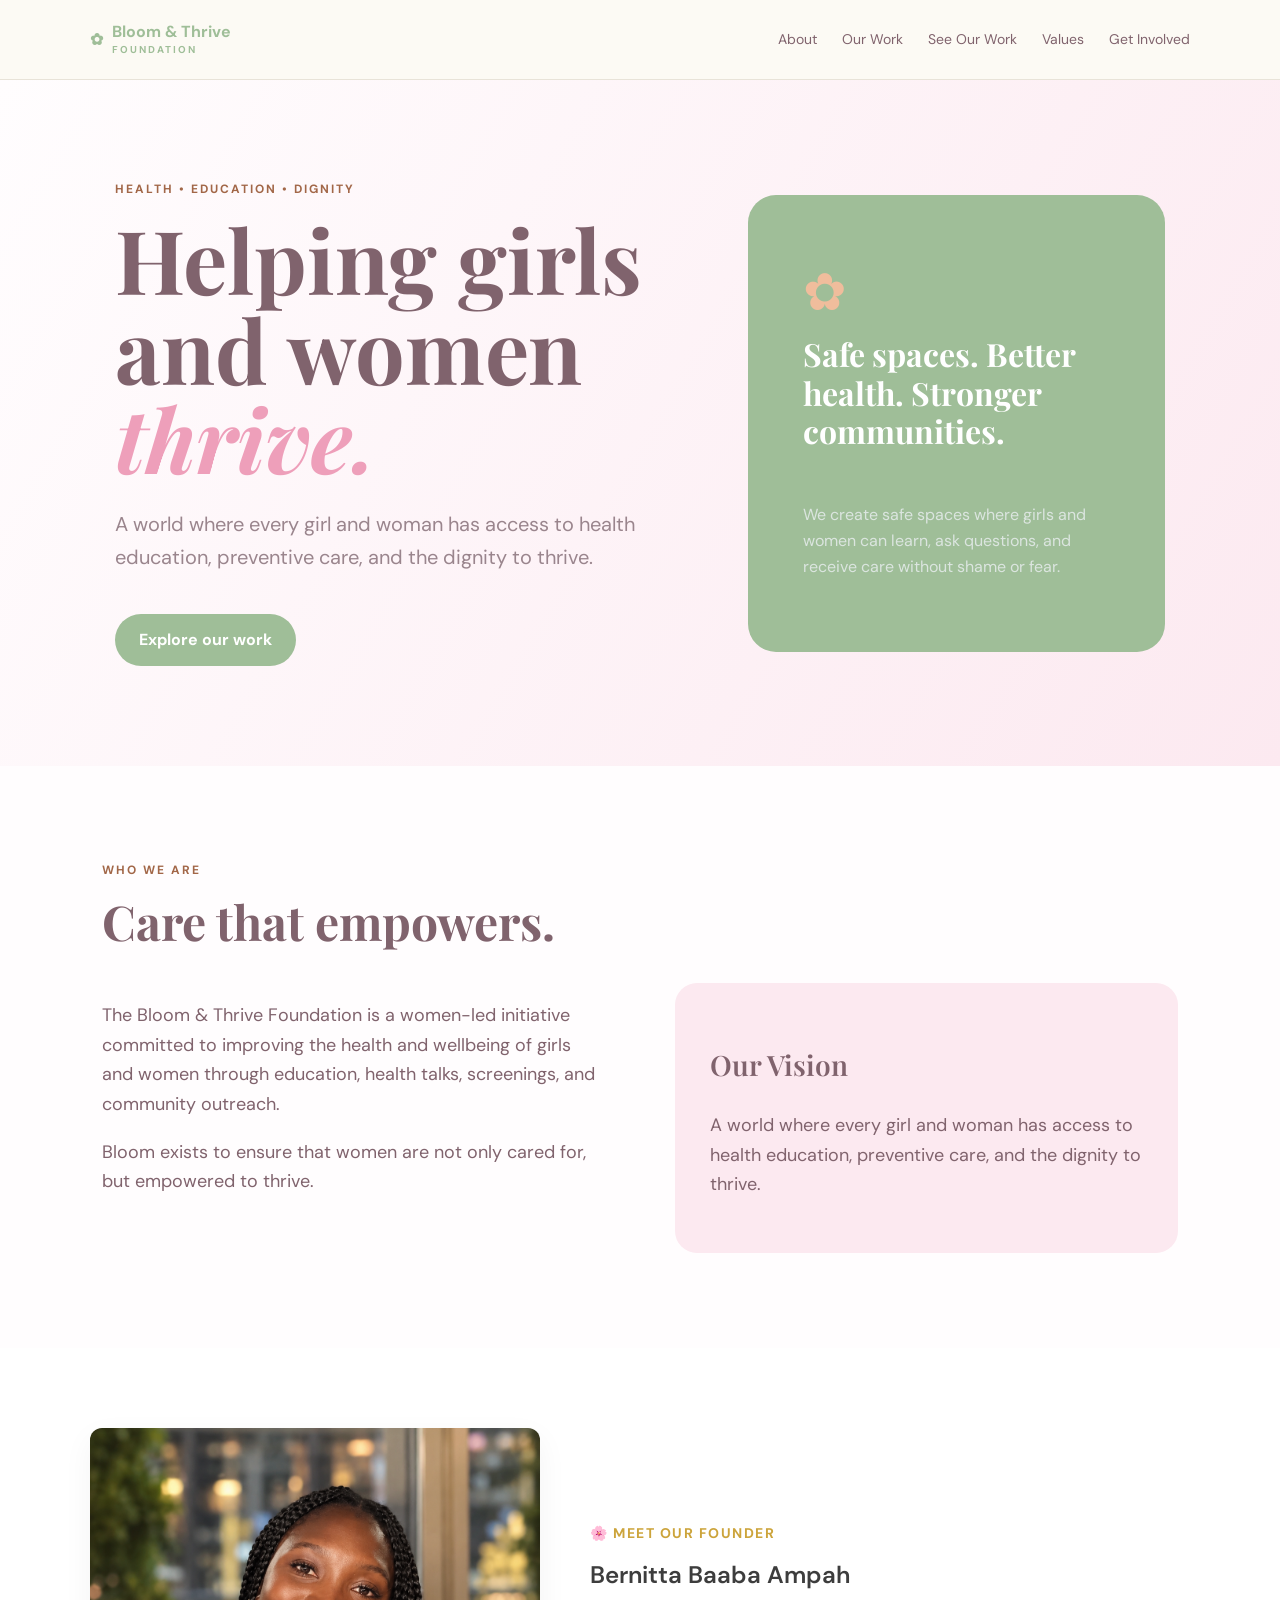
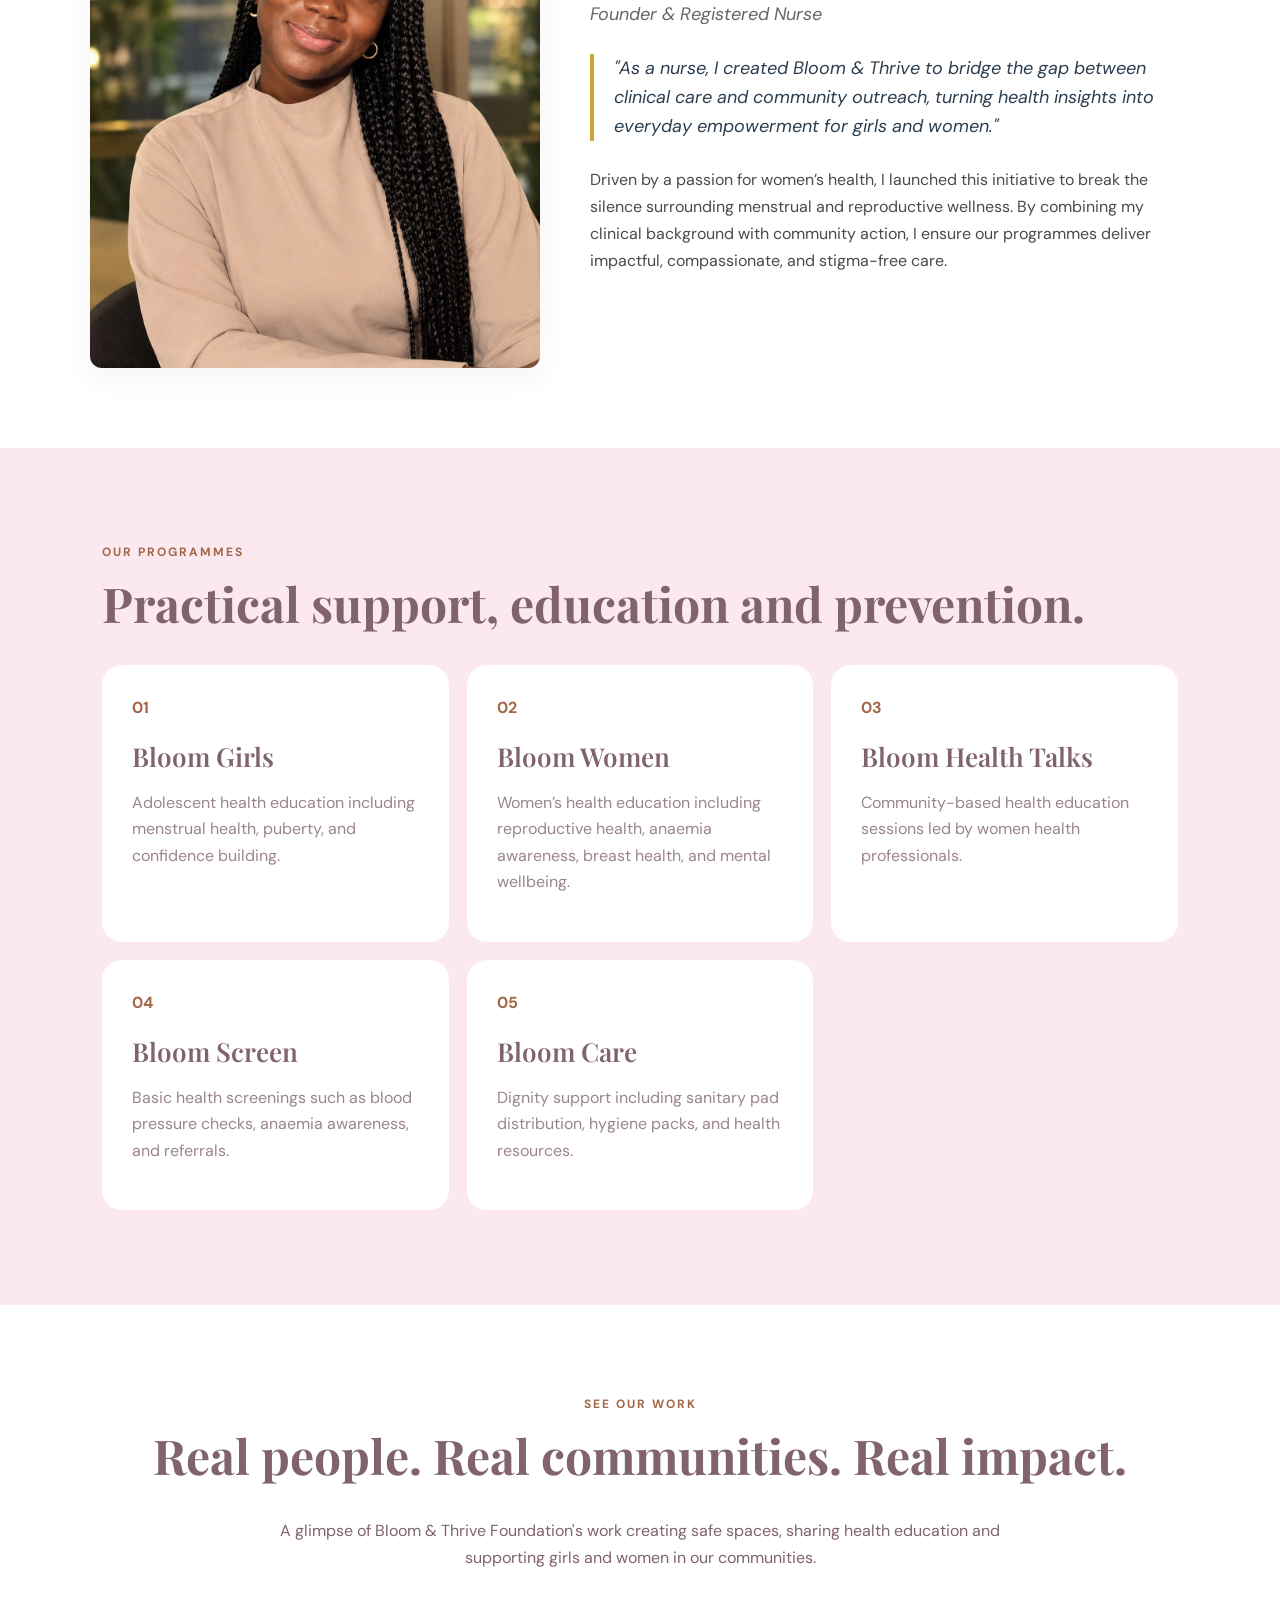
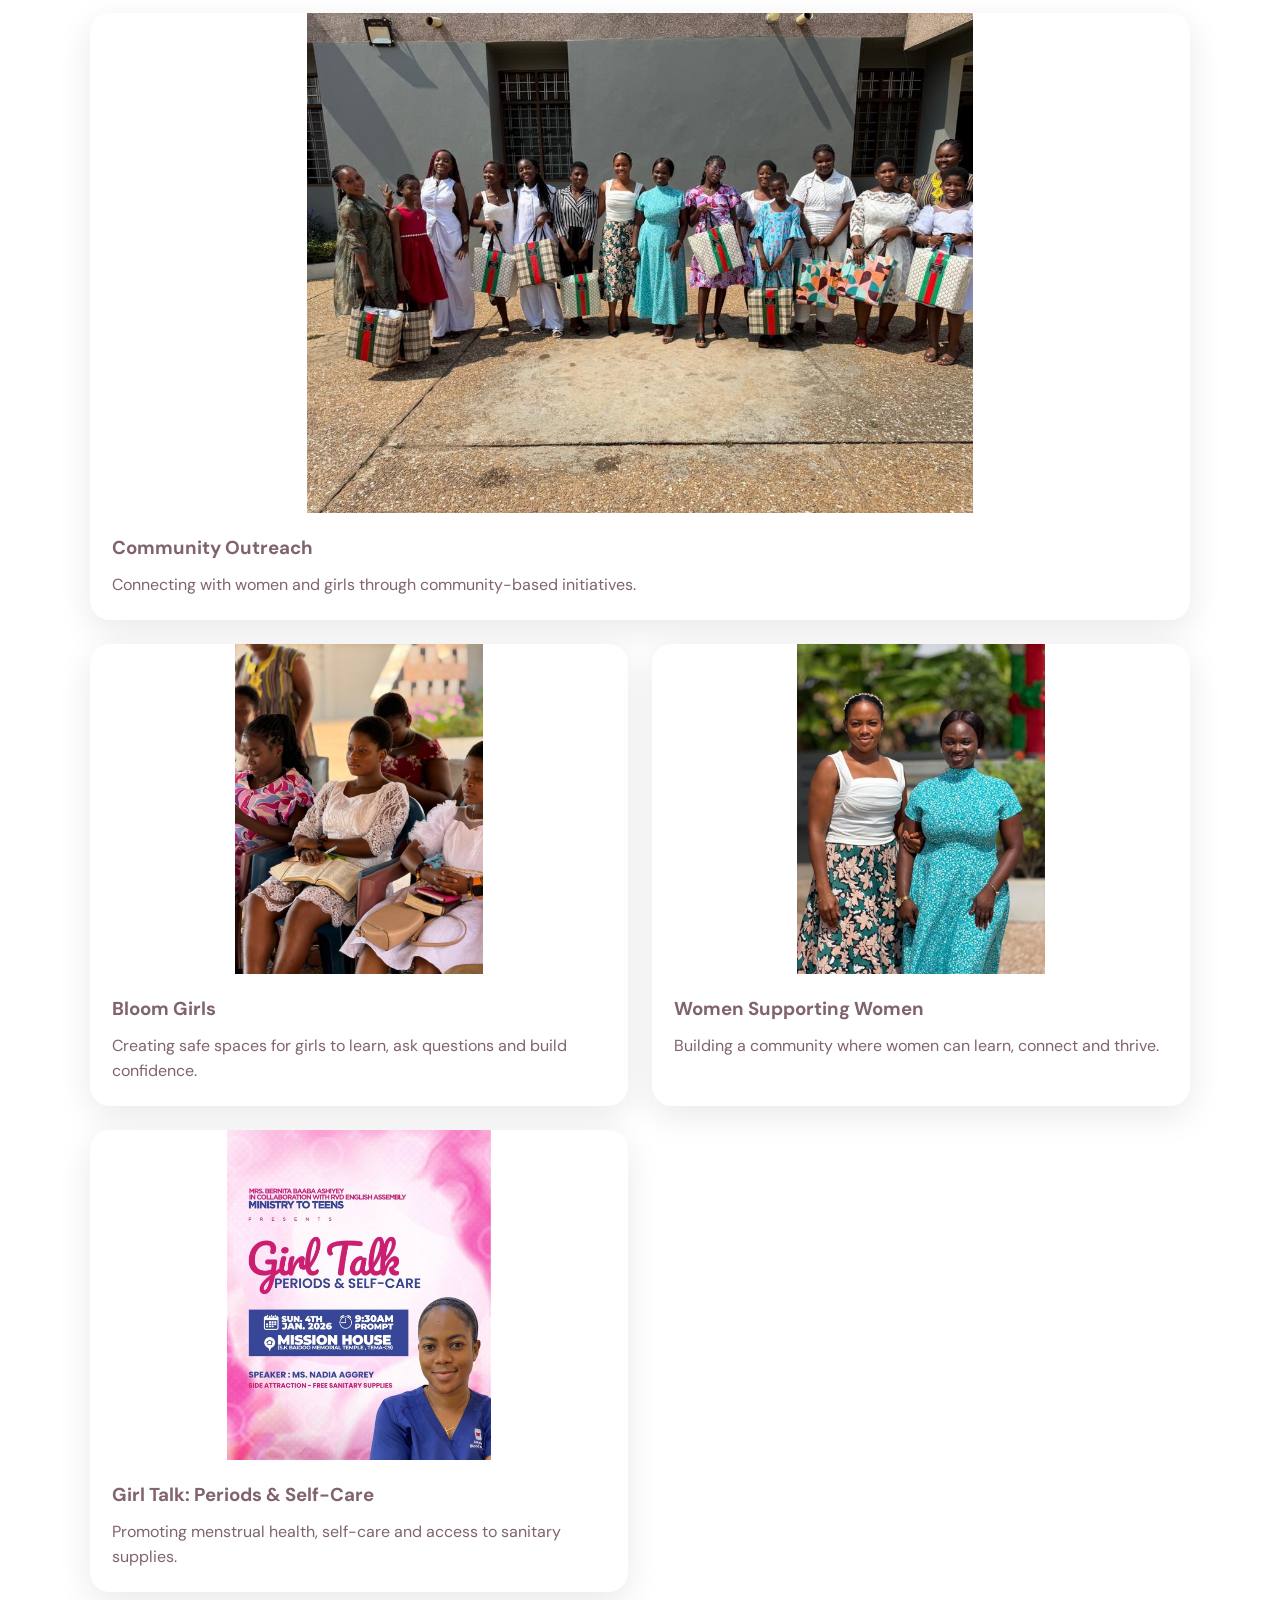
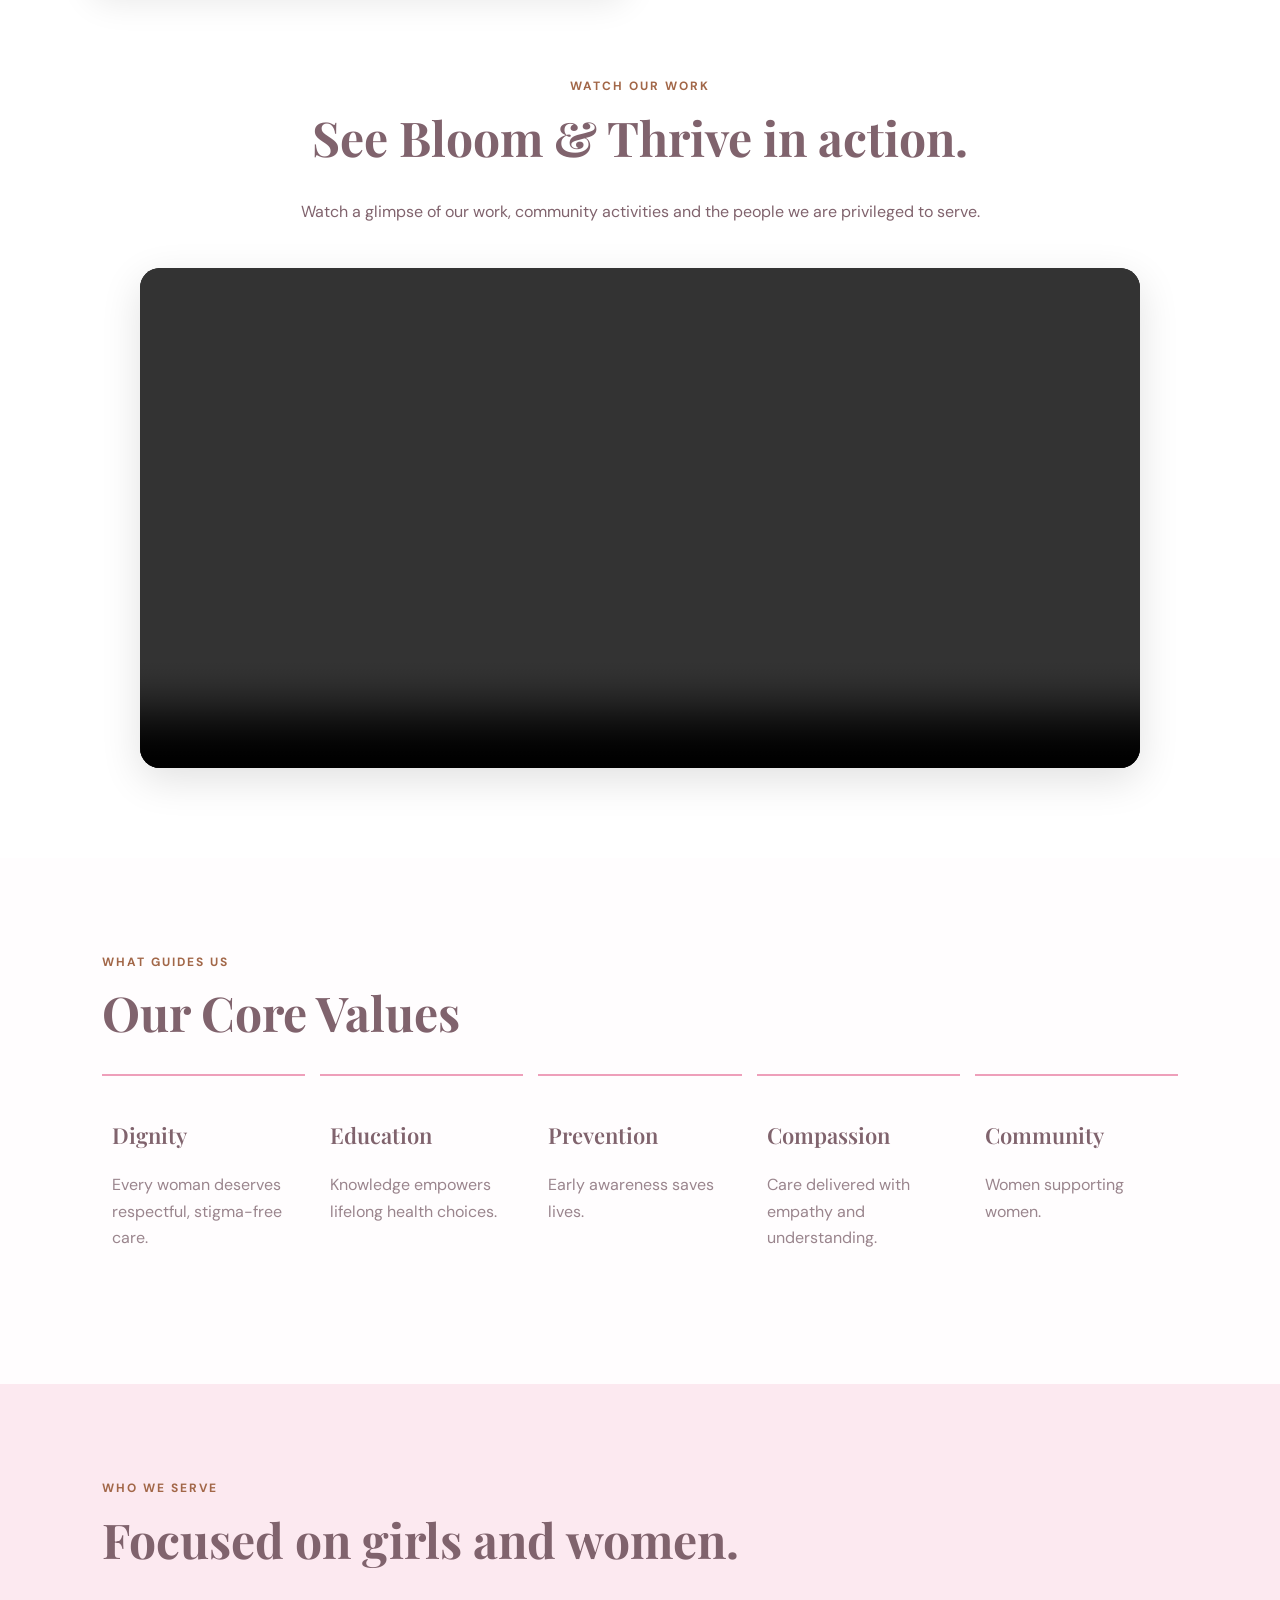
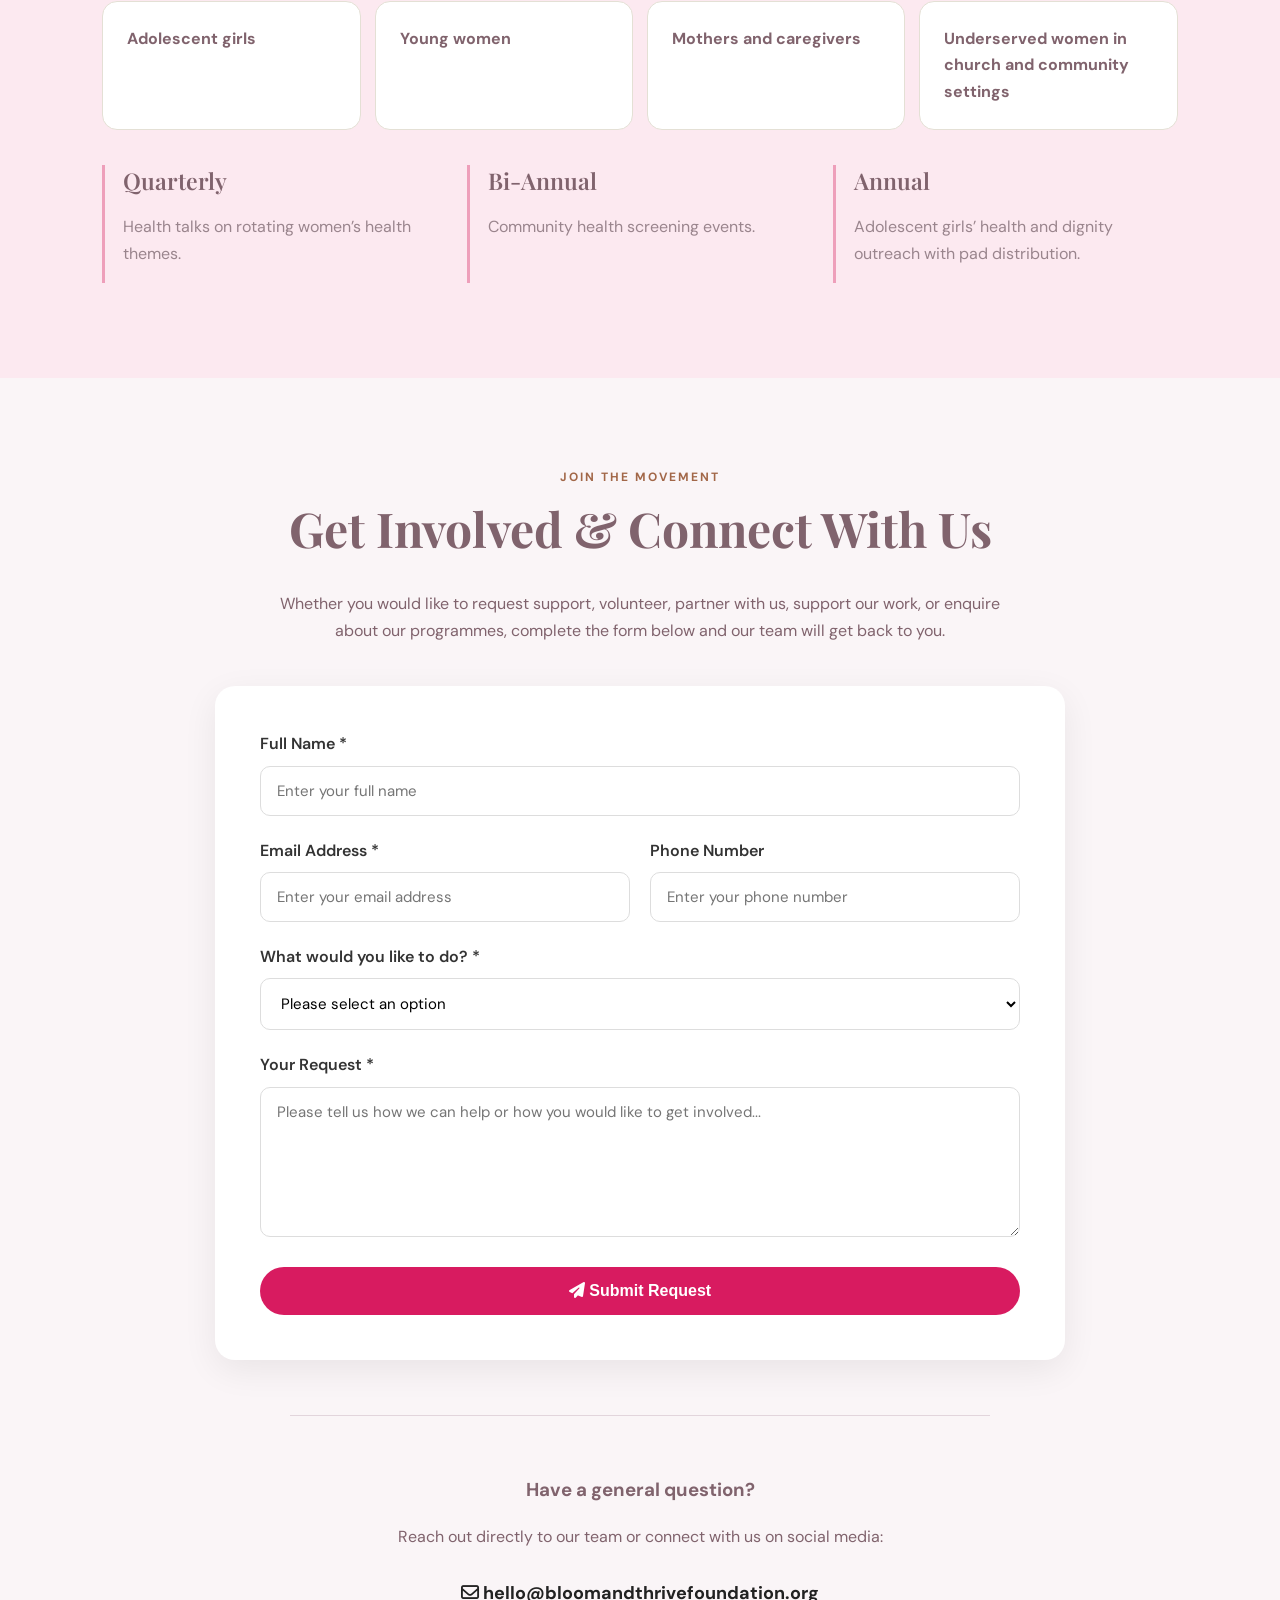
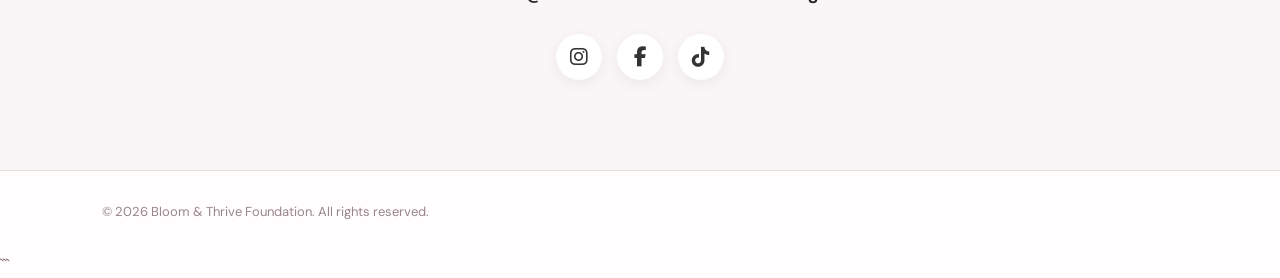
==== commit 95ddf316: "Remove markdown code block from index.html" ====
--- a/index.html
+++ b/index.html
@@ -1,4 +1,4 @@
-```html
+
 <!doctype html>
 <html lang="en">
 <head>
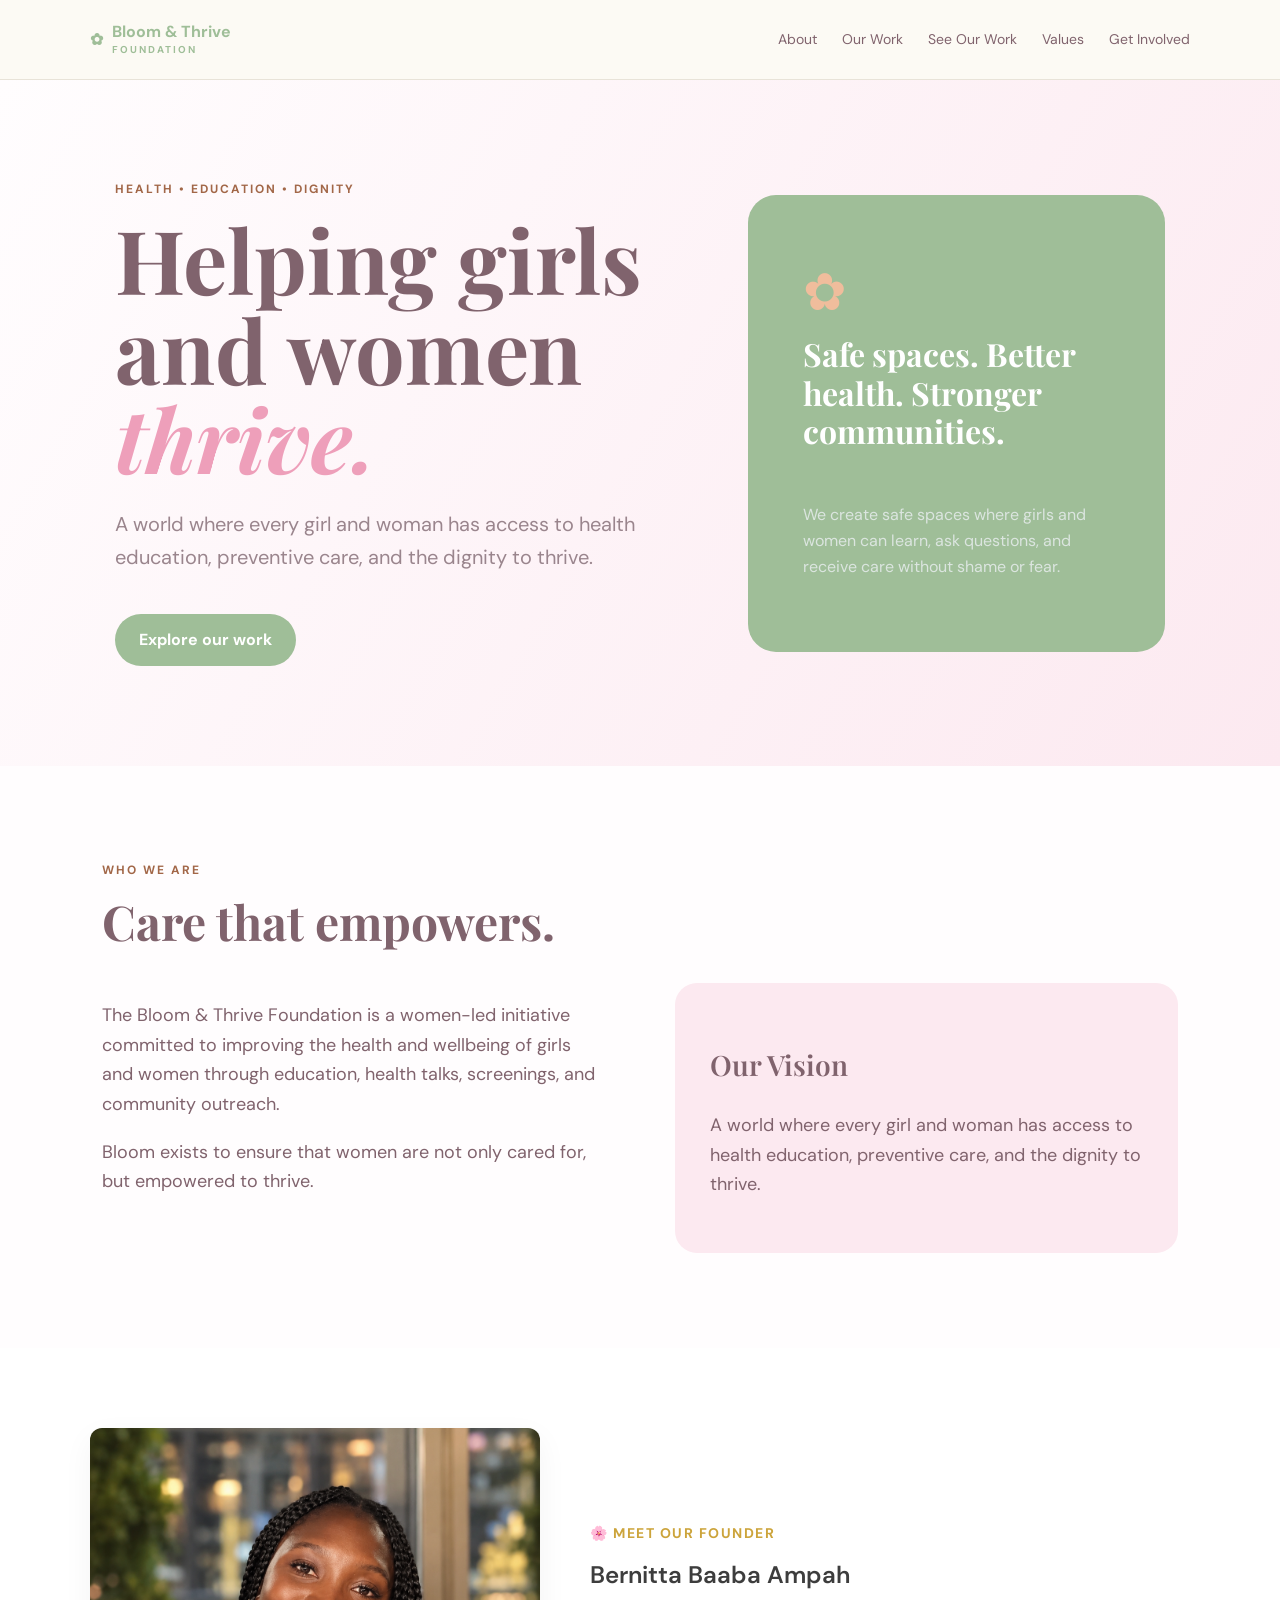
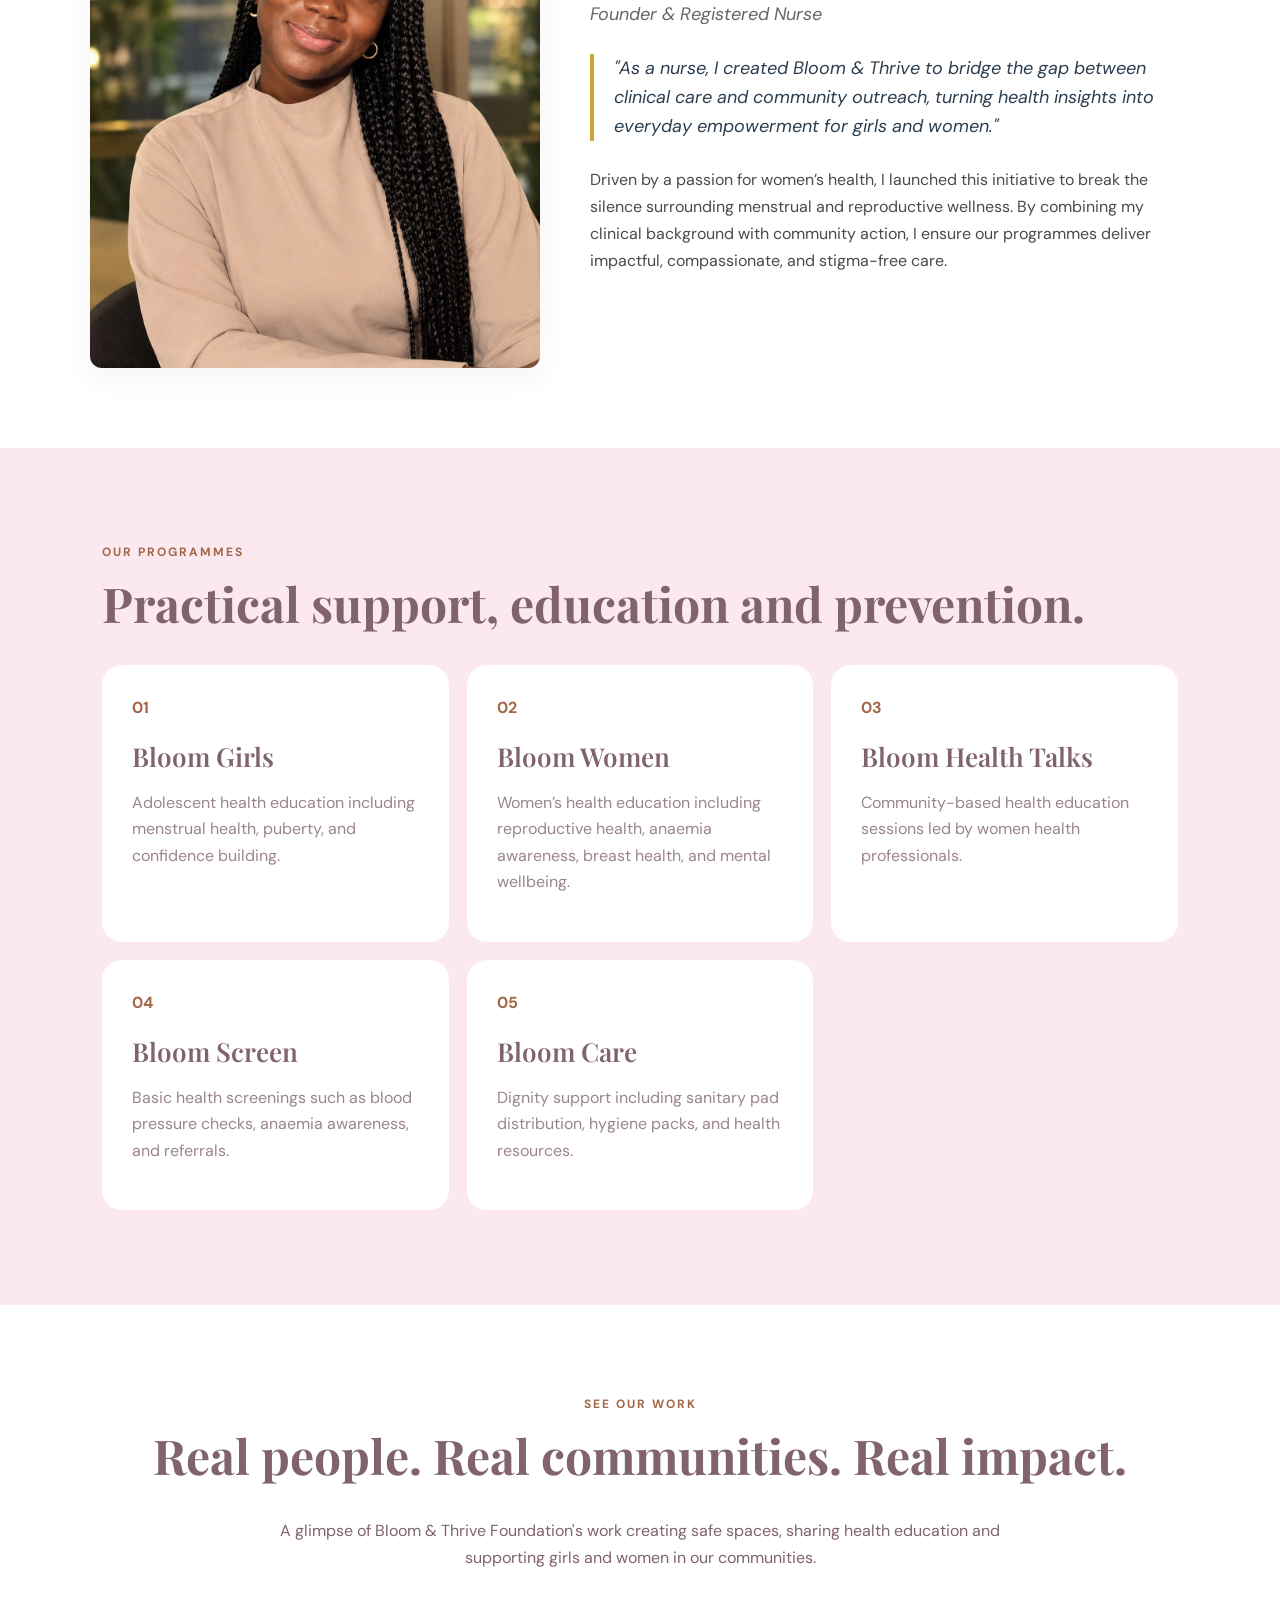
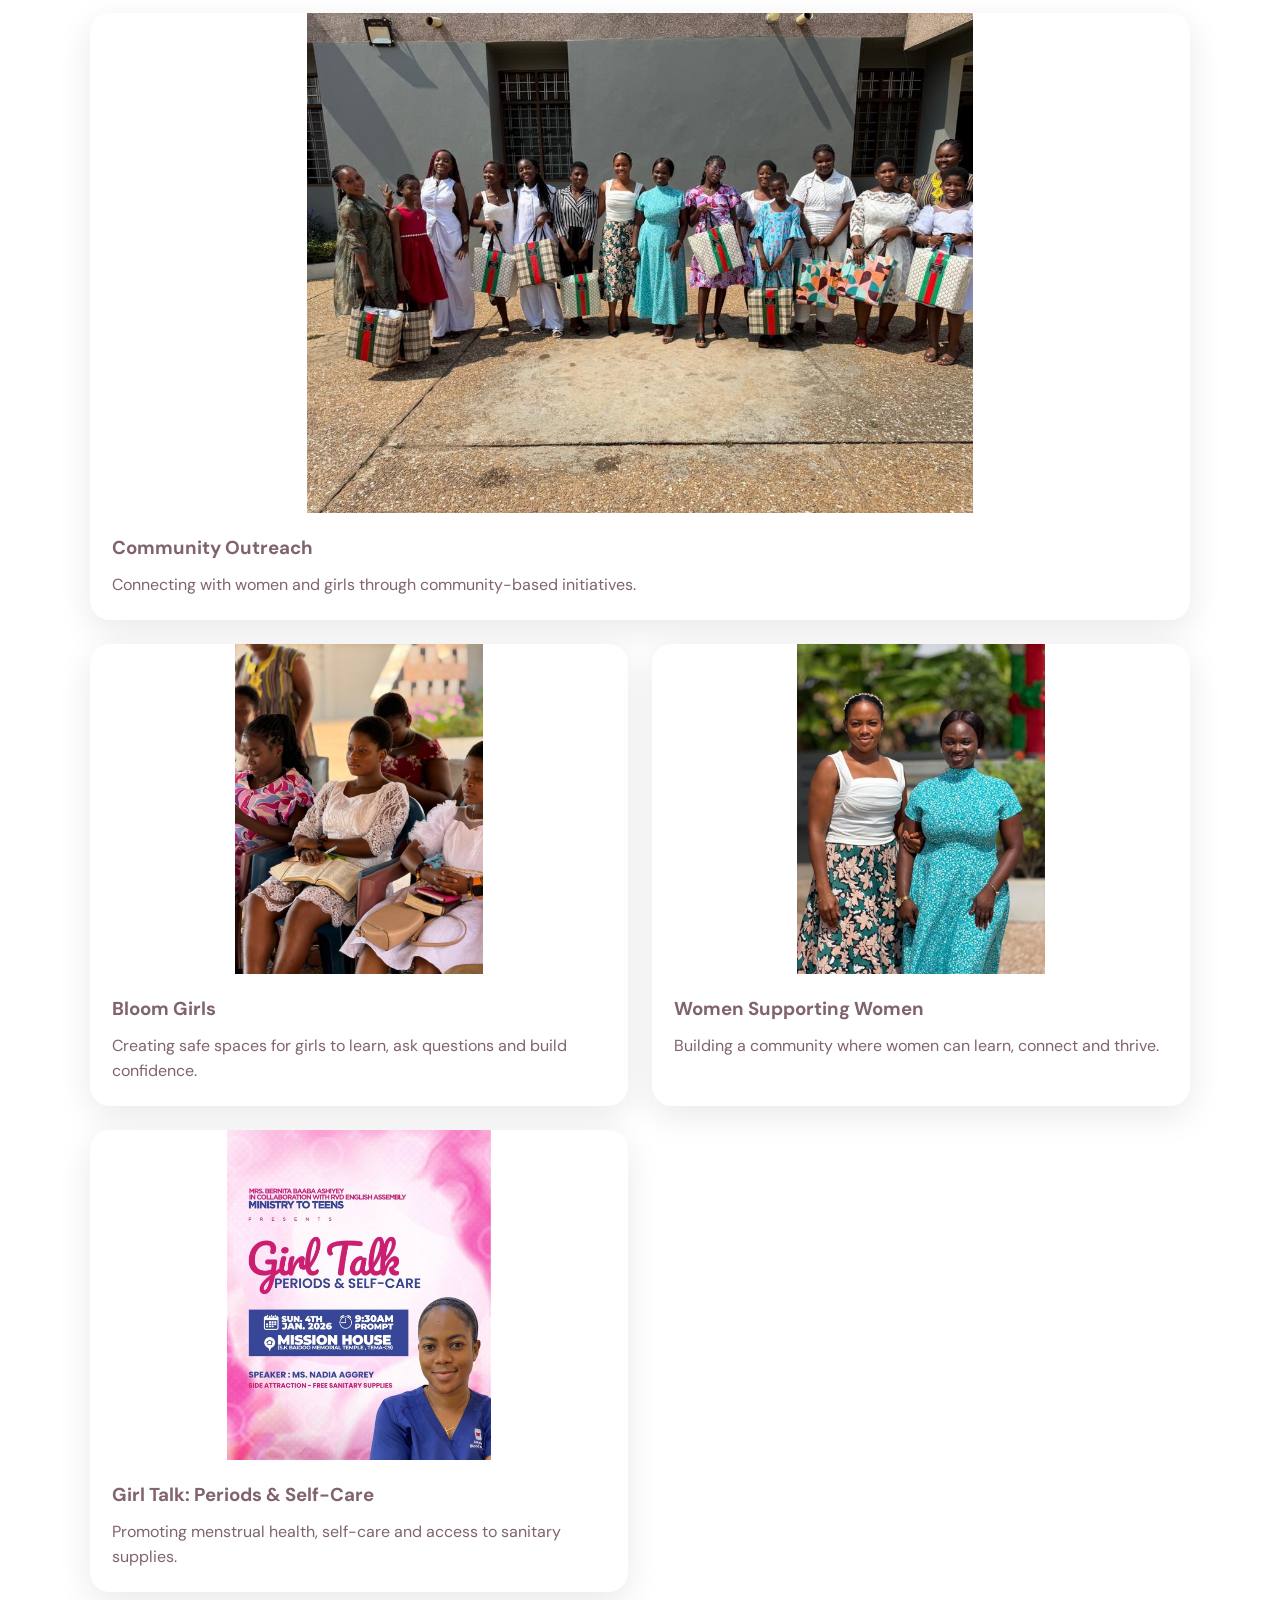
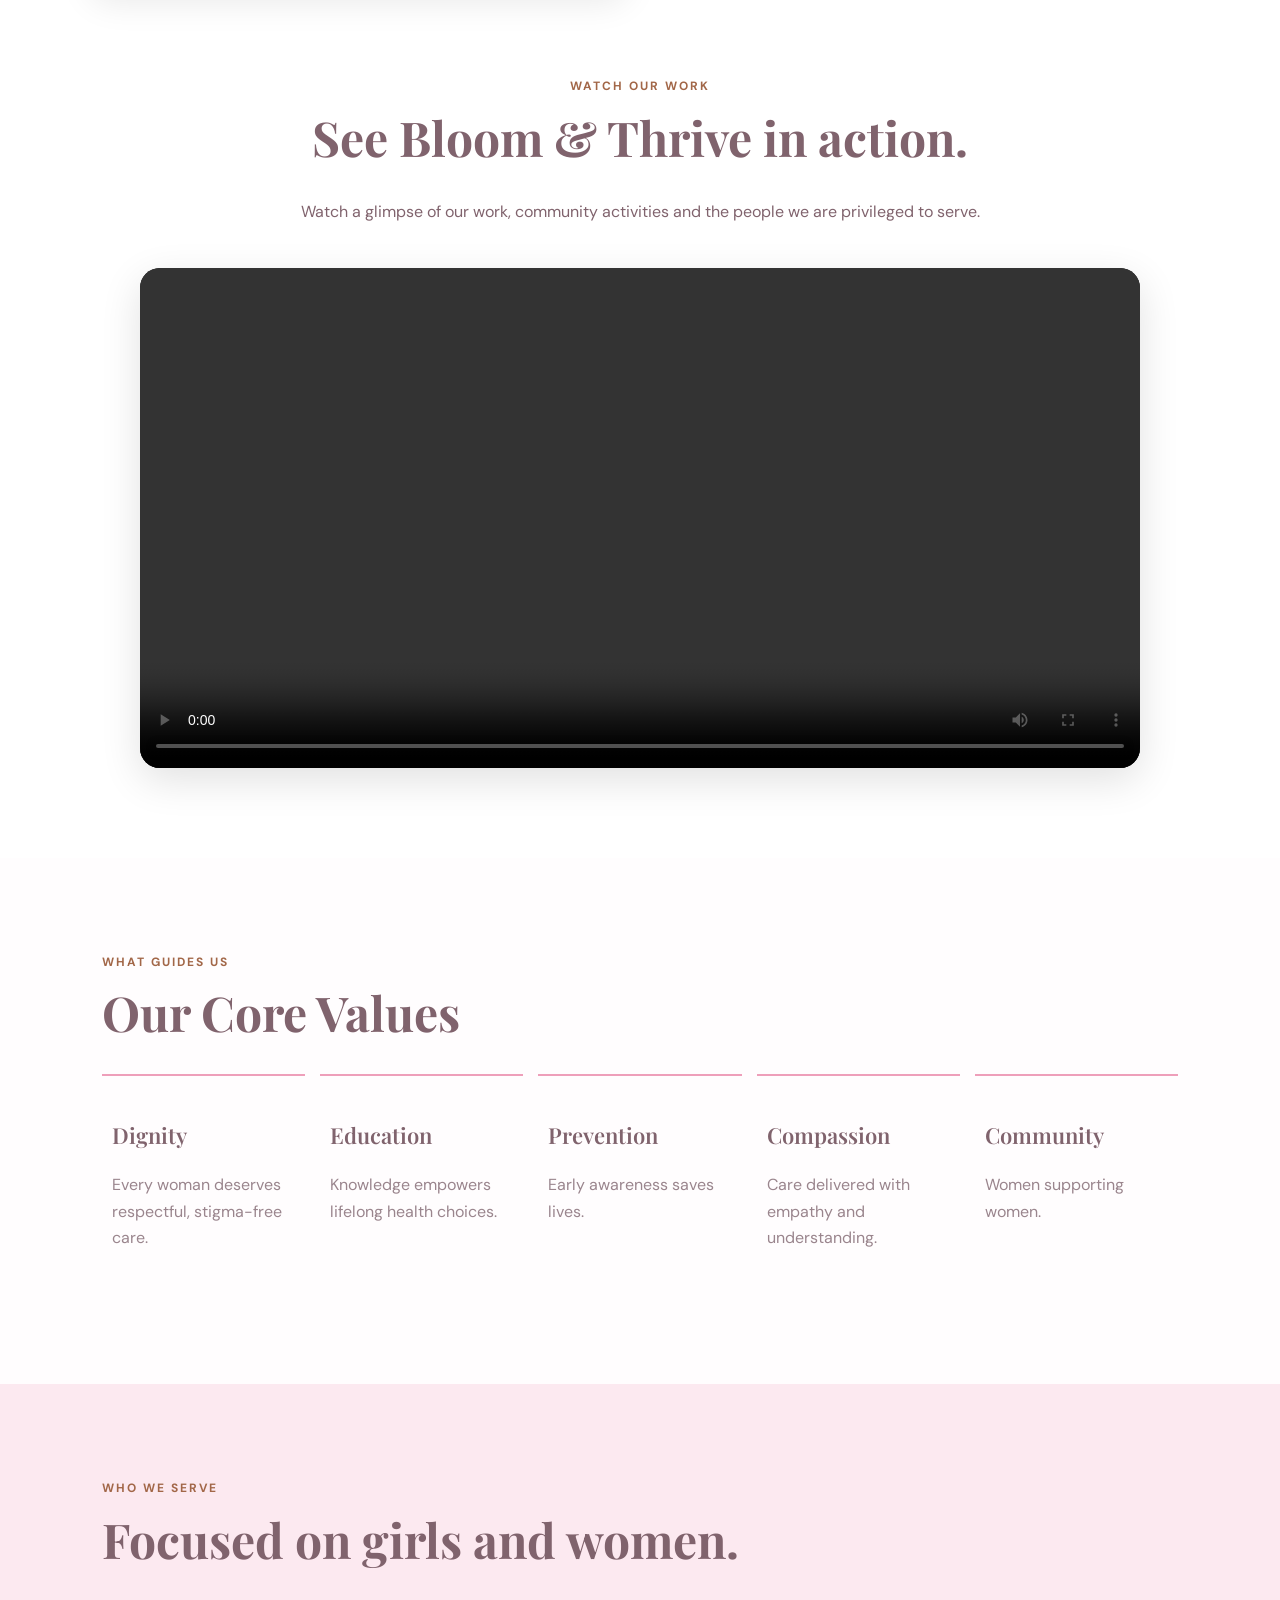
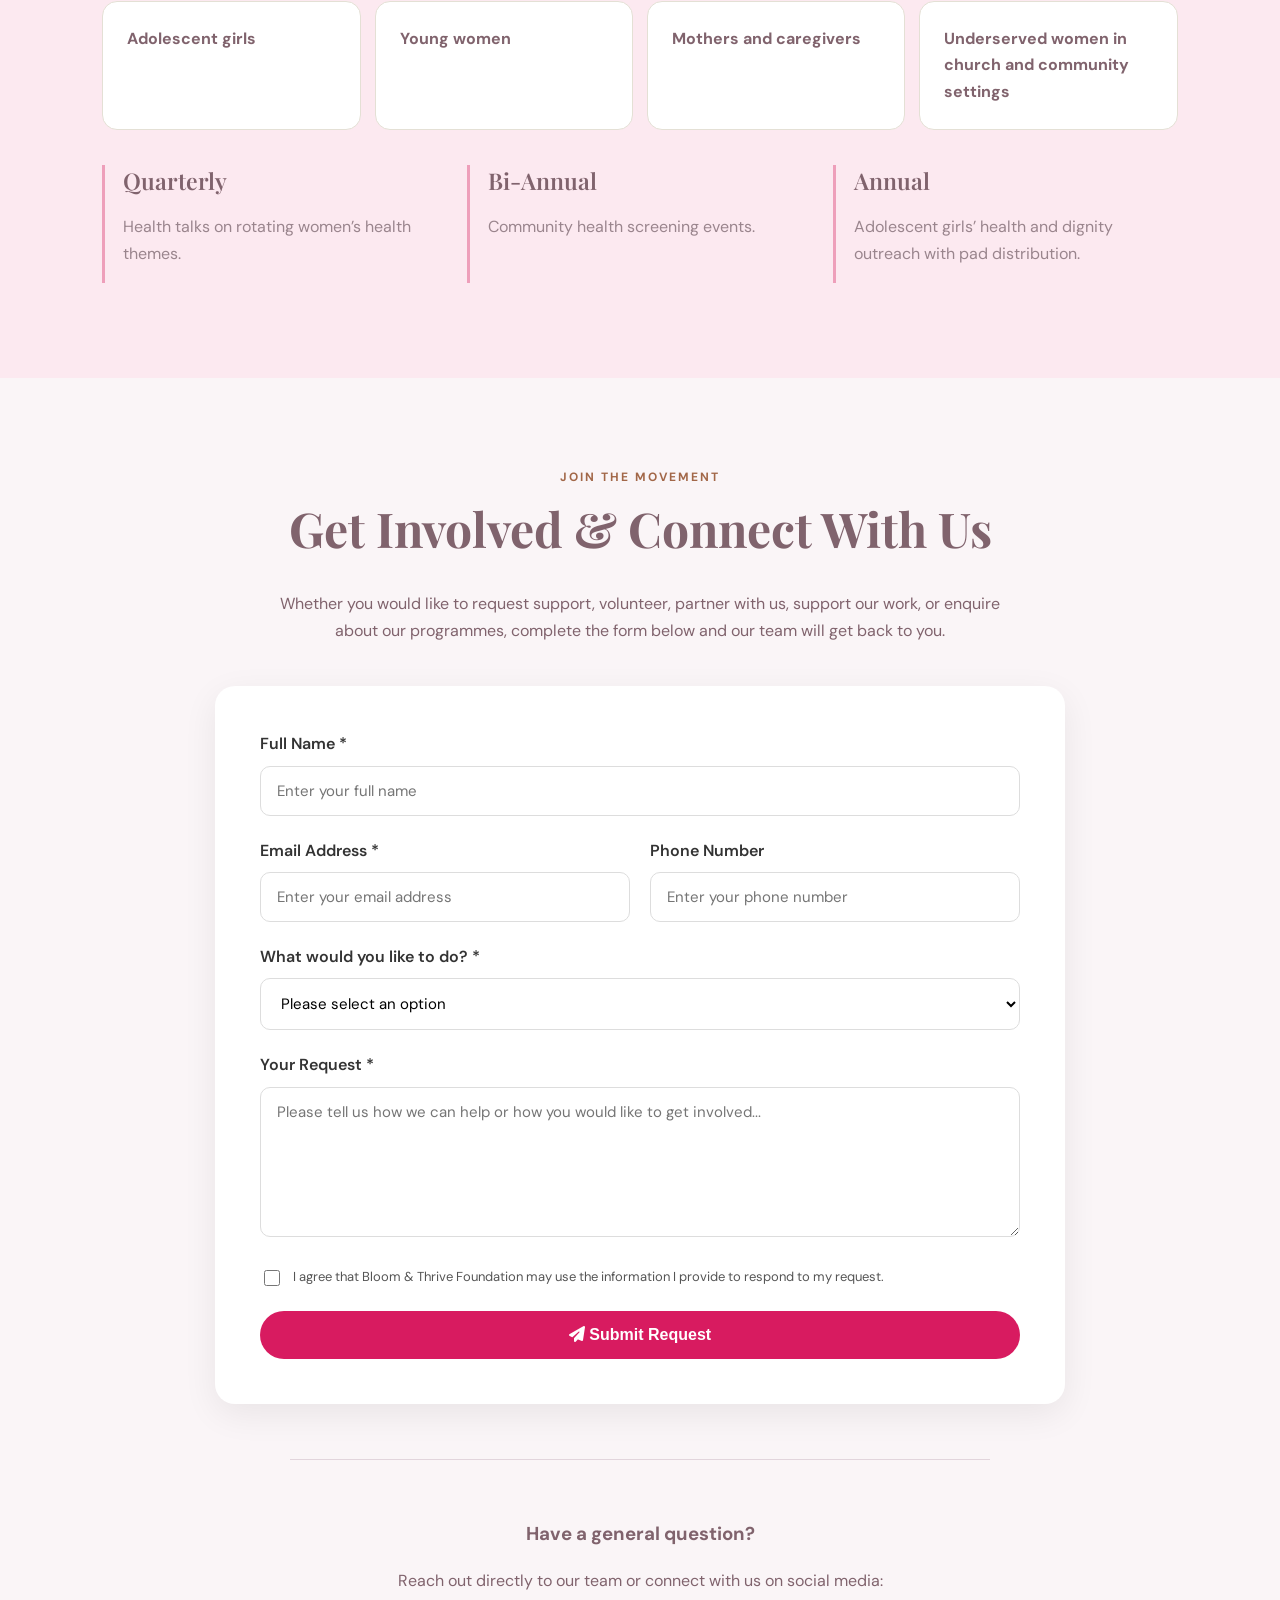
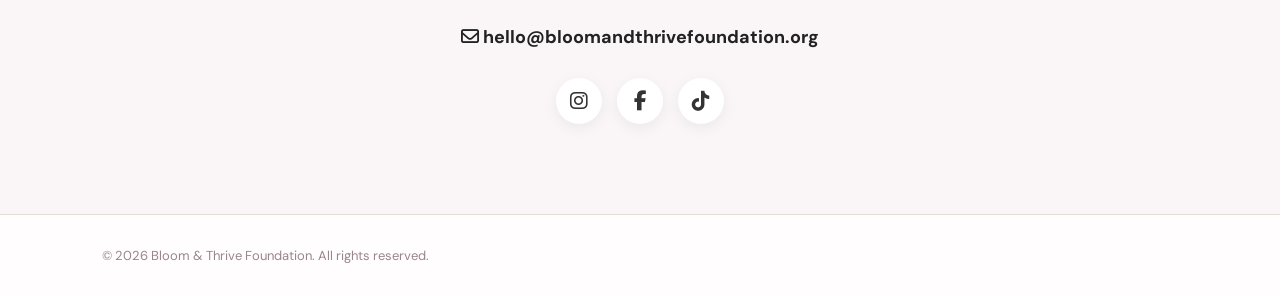
==== commit edd4664d: "Update index.html" ====
--- a/index.html
+++ b/index.html
@@ -1,4 +1,3 @@
-
 <!doctype html>
 <html lang="en">
 <head>
@@ -157,6 +156,30 @@
 .form-group textarea {
   resize: vertical;
   min-height: 150px;
+}
+
+/* Privacy / Consent Checkbox */
+
+.form-consent {
+  margin: 10px 0 22px;
+  font-size: 13px;
+  color: #555;
+}
+
+.form-consent label {
+  display: flex;
+  align-items: flex-start;
+  gap: 10px;
+  cursor: pointer;
+  line-height: 1.5;
+}
+
+.form-consent input {
+  margin-top: 3px;
+  width: 16px;
+  height: 16px;
+  flex-shrink: 0;
+  accent-color: #d81b60;
 }
 
 .request-submit-btn {
@@ -737,6 +760,28 @@
 
       </div>
 
+      <!-- Privacy / Consent -->
+
+      <div class="form-consent">
+
+        <label>
+
+          <input
+            type="checkbox"
+            name="consent"
+            value="I agree that Bloom & Thrive Foundation may use the information I provide to respond to my request."
+            required
+          >
+
+          <span>
+            I agree that Bloom & Thrive Foundation may use the information I provide
+            to respond to my request.
+          </span>
+
+        </label>
+
+      </div>
+
       <button
         type="submit"
         class="request-submit-btn"
@@ -941,4 +986,3 @@
 
 </body>
 </html>
-```
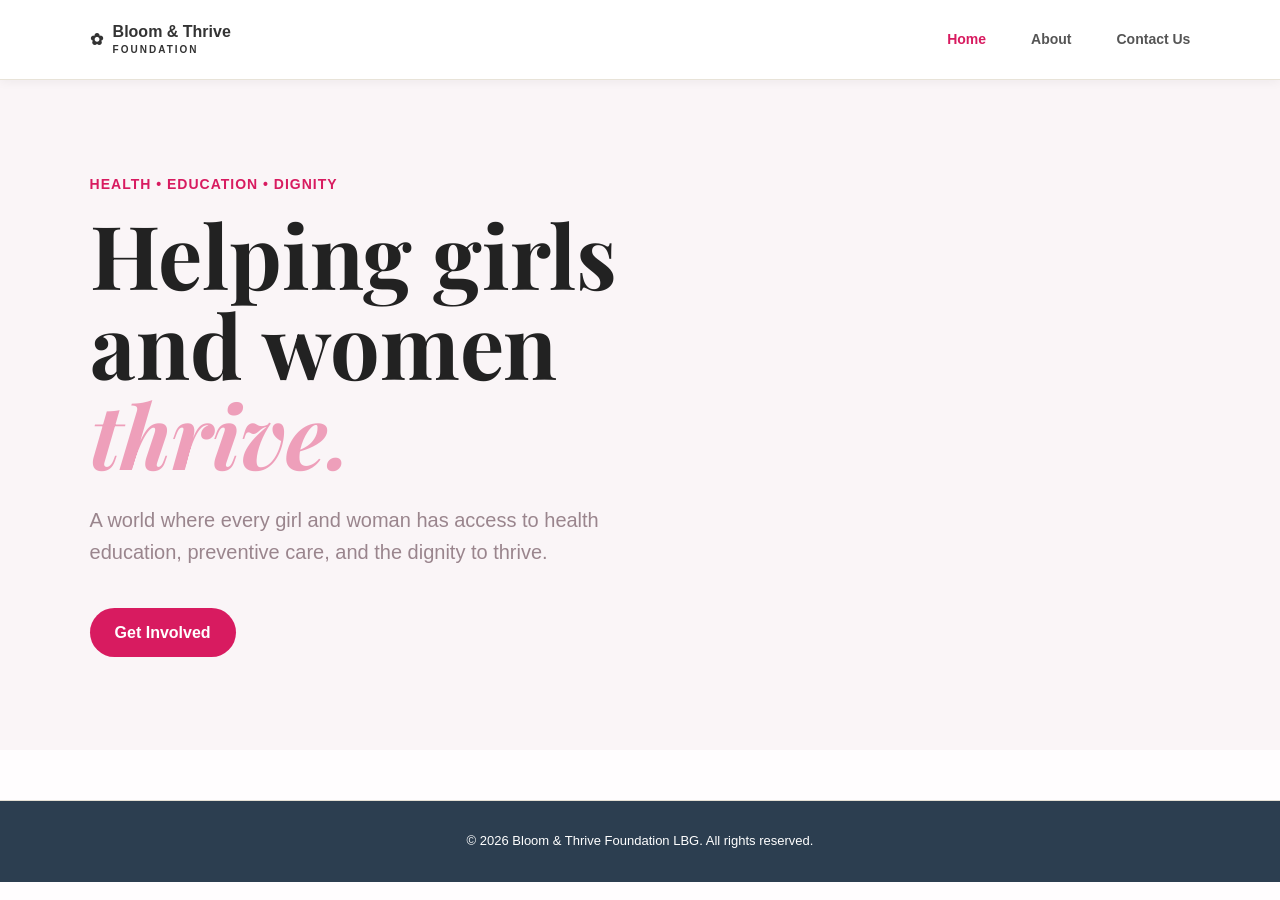
==== commit 22bb3c42: "Update index.html" ====
--- a/index.html
+++ b/index.html
@@ -6,983 +6,45 @@
 <title>Bloom & Thrive Foundation | Menstrual Health & Women's Wellness in Ghana</title>
 <meta name="description" content="Bloom & Thrive Foundation — improving the health and wellbeing of girls and women through education, health talks, screenings and community outreach.">
 <link rel="stylesheet" href="style.css">
-
-<!-- Font Awesome CDN for Icons -->
 <link rel="stylesheet" href="https://cdnjs.cloudflare.com/ajax/libs/font-awesome/6.5.1/css/all.min.css">
-
 <style>
-.work-gallery {
-  background: #fff;
-  padding: 90px 7%;
-  text-align: center;
-}
-
-.gallery-intro {
-  max-width: 720px;
-  margin: 0 auto 42px;
-  line-height: 1.7;
-}
-
-.gallery-grid {
-  max-width: 1150px;
-  margin: 0 auto;
-  display: grid;
-  grid-template-columns: repeat(2, 1fr);
-  gap: 24px;
-}
-
-.gallery-item {
-  margin: 0;
-  overflow: hidden;
-  border-radius: 20px;
-  background: #fff;
-  box-shadow: 0 10px 35px rgba(0,0,0,.09);
-}
-
-.gallery-item img {
-  width: 100%;
-  height: 330px;
-  display: block;
-  object-fit: contain;
-  transition: transform .4s ease;
-}
-
-.gallery-feature {
-  grid-column: span 2;
-}
-
-.gallery-feature img {
-  height: 500px;
-}
-
-.gallery-item:hover img {
-  transform: scale(1.025);
-}
-
-.gallery-caption {
-  padding: 20px 22px 22px;
-  text-align: left;
-}
-
-.gallery-caption h3 {
-  margin: 0 0 8px;
-}
-
-.gallery-caption p {
-  margin: 0;
-  line-height: 1.6;
-}
-
-.work-video {
-  max-width: 1000px;
-  margin: 85px auto 0;
-  text-align: center;
-}
-
-.video-frame {
-  margin-top: 35px;
-  overflow: hidden;
-  border-radius: 20px;
-  box-shadow: 0 12px 40px rgba(0,0,0,.12);
-  background: #111;
-}
-
-.video-frame video {
-  display: block;
-  width: 100%;
-  max-height: 620px;
-  object-fit: contain;
-}
-
-/* Combined Get Involved & Contact Section */
-
-.combined-contact-section {
-  padding: 90px 7%;
-  background-color: #faf5f7;
-  text-align: center;
-}
-
-/* Request Form */
-
-.request-form-container {
-  max-width: 850px;
-  margin: 40px auto 55px;
-  background: #fff;
-  padding: 45px;
-  border-radius: 20px;
-  box-shadow: 0 10px 35px rgba(0,0,0,.07);
-  text-align: left;
-}
-
-.form-group {
-  margin-bottom: 22px;
-}
-
-.form-row {
-  display: grid;
-  grid-template-columns: 1fr 1fr;
-  gap: 20px;
-}
-
-.form-group label {
-  display: block;
-  margin-bottom: 8px;
-  font-weight: 600;
-  color: #333;
-}
-
-.form-group input,
-.form-group select,
-.form-group textarea {
-  width: 100%;
-  padding: 14px 16px;
-  border: 1px solid #ddd;
-  border-radius: 10px;
-  font-family: inherit;
-  font-size: 15px;
-  background: #fff;
-  box-sizing: border-box;
-  transition: border-color .2s ease, box-shadow .2s ease;
-}
-
-.form-group input:focus,
-.form-group select:focus,
-.form-group textarea:focus {
-  outline: none;
-  border-color: #d81b60;
-  box-shadow: 0 0 0 3px rgba(216,27,96,.1);
-}
-
-.form-group textarea {
-  resize: vertical;
-  min-height: 150px;
-}
-
-/* Privacy / Consent Checkbox */
-
-.form-consent {
-  margin: 10px 0 22px;
-  font-size: 13px;
-  color: #555;
-}
-
-.form-consent label {
-  display: flex;
-  align-items: flex-start;
-  gap: 10px;
-  cursor: pointer;
-  line-height: 1.5;
-}
-
-.form-consent input {
-  margin-top: 3px;
-  width: 16px;
-  height: 16px;
-  flex-shrink: 0;
-  accent-color: #d81b60;
-}
-
-.request-submit-btn {
-  width: 100%;
-  padding: 15px 25px;
-  border: none;
-  border-radius: 30px;
-  background-color: #d81b60;
-  color: #fff;
-  font-size: 16px;
-  font-weight: 600;
-  cursor: pointer;
-  transition: background-color .3s ease, transform .2s ease;
-}
-
-.request-submit-btn:hover {
-  background-color: #b0124a;
-  transform: translateY(-2px);
-}
-
-.request-submit-btn:disabled {
-  opacity: 0.7;
-  cursor: not-allowed;
-  transform: none;
-}
-
-/* Successful Submission */
-
-.form-success {
-  text-align: center;
-  padding: 45px 25px;
-}
-
-.success-icon {
-  font-size: 58px;
-  color: #d81b60;
-  margin-bottom: 18px;
-}
-
-.form-success h3 {
-  font-size: 28px;
-  margin: 0 0 12px;
-  color: #333;
-}
-
-.form-success p {
-  max-width: 600px;
-  margin: 0 auto 25px;
-  line-height: 1.7;
-  color: #555;
-}
-
-.submit-another-btn {
-  border: none;
-  padding: 12px 25px;
-  border-radius: 30px;
-  background: #d81b60;
-  color: #fff;
-  font-weight: 600;
-  cursor: pointer;
-  transition: background-color .3s ease;
-}
-
-.submit-another-btn:hover {
-  background: #b0124a;
-}
-
-/* Direct Contact Info Divider */
-
-.direct-contact-box {
-  border-top: 1px solid #e2d5dc;
-  padding-top: 40px;
-  max-width: 700px;
-  margin: 0 auto;
-}
-
-.email-link {
-  margin-top: 12px;
-  display: inline-block;
-  color: #222;
-  font-size: 18px;
-  text-decoration: none;
-  font-weight: bold;
-  transition: color 0.3s ease;
-}
-
-.email-link:hover {
-  color: #d81b60;
-}
-
-/* Social Media Icons */
-
-.social-links {
-  margin-top: 25px;
-  display: flex;
-  gap: 15px;
-  justify-content: center;
-  align-items: center;
-}
-
-.social-icon {
-  display: inline-flex;
-  align-items: center;
-  justify-content: center;
-  width: 46px;
-  height: 46px;
-  background-color: #fff;
-  color: #333;
-  border-radius: 50%;
-  font-size: 20px;
-  text-decoration: none;
-  box-shadow: 0 4px 15px rgba(0,0,0,.06);
-  transition: background-color 0.3s ease, color 0.3s ease, transform 0.2s ease;
-}
-
-.social-icon:hover {
-  background-color: #d81b60;
-  color: #fff;
-  transform: translateY(-3px);
-}
-
-/* Mobile */
-
-@media (max-width: 900px) {
-  .form-row {
-    grid-template-columns: 1fr;
-    gap: 0;
-  }
-}
-
-@media (max-width: 700px) {
-
-  .work-gallery {
-    padding: 65px 5%;
-  }
-
-  .gallery-grid {
-    grid-template-columns: 1fr;
-  }
-
-  .gallery-feature {
-    grid-column: span 1;
-  }
-
-  .gallery-item img,
-  .gallery-feature img {
-    height: 300px;
-  }
-
-  .work-video {
-    margin-top: 60px;
-  }
-
-  .request-form-container {
-    padding: 28px 20px;
-    margin-left: 0;
-    margin-right: 0;
-  }
-
-  .form-success {
-    padding: 30px 10px;
-  }
-}
+/* Base layout styles */
+body { font-family: Arial, sans-serif; margin: 0; padding: 0; color: #333; line-height: 1.6; }
+header { background: #fff; padding: 20px 7%; display: flex; justify-content: space-between; align-items: center; box-shadow: 0 2px 10px rgba(0,0,0,0.05); position: sticky; top: 0; z-index: 1000; }
+.logo { text-decoration: none; color: #333; font-weight: bold; display: flex; align-items: center; gap: 10px; }
+nav a { margin-left: 20px; text-decoration: none; color: #555; font-weight: 600; transition: color 0.2s; }
+nav a:hover, nav a.active { color: #d81b60; }
+.hero { padding: 90px 7%; background: #faf5f7; display: grid; grid-template-columns: 1fr 1fr; gap: 40px; align-items: center; }
+.eyebrow { color: #d81b60; font-weight: bold; font-size: 14px; letter-spacing: 1px; }
+h1 { font-size: 42px; margin: 10px 0 20px; color: #222; }
+.button { display: inline-block; padding: 12px 25px; background: #d81b60; color: #fff; border-radius: 30px; text-decoration: none; font-weight: 600; margin-top: 20px; }
+footer { background: #2c3e50; color: #fff; text-align: center; padding: 30px; margin-top: 50px; }
+@media (max-width: 768px) { .hero { grid-template-columns: 1fr; } }
 </style>
 </head>
-
 <body>
 
 <header>
-  <a class="logo" href="#home">✿ <span>Bloom & Thrive<br><small>Foundation</small></span></a>
+  <a class="logo" href="index.html">✿ <span>Bloom & Thrive<br><small>Foundation</small></span></a>
   <nav>
-    <a href="#about">About</a>
-    <a href="#programmes">Our Work</a>
-    <a href="#our-work">See Our Work</a>
-    <a href="#values">Values</a>
-    <a href="#contact">Get Involved</a>
+    <a href="index.html" class="active">Home</a>
+    <a href="about.html">About</a>
+    <a href="contact.html">Contact Us</a>
   </nav>
 </header>
 
-<section class="hero" id="home">
+<section class="hero">
   <div>
     <p class="eyebrow">HEALTH • EDUCATION • DIGNITY</p>
     <h1>Helping girls and women <i>thrive.</i></h1>
     <p class="intro">A world where every girl and woman has access to health education, preventive care, and the dignity to thrive.</p>
-    <a class="button" href="#programmes">Explore our work</a>
-  </div>
-
-  <div class="hero-card">
-    <div class="flower">✿</div>
-    <h2>Safe spaces. Better health. Stronger communities.</h2>
-    <p>We create safe spaces where girls and women can learn, ask questions, and receive care without shame or fear.</p>
+    <a class="button" href="contact.html">Get Involved</a>
   </div>
 </section>
 
-<section id="about">
-  <p class="eyebrow">WHO WE ARE</p>
-  <h2>Care that empowers.</h2>
-
-  <div class="columns">
-    <div>
-      <p>The Bloom & Thrive Foundation is a women-led initiative committed to improving the health and wellbeing of girls and women through education, health talks, screenings, and community outreach.</p>
-      <p>Bloom exists to ensure that women are not only cared for, but empowered to thrive.</p>
-    </div>
-
-    <div class="box">
-      <h3>Our Vision</h3>
-      <p>A world where every girl and woman has access to health education, preventive care, and the dignity to thrive.</p>
-    </div>
-  </div>
-</section>
-
-<section class="meet-the-founder-section">
-
-  <div class="founder-container">
-
-    <!-- Left Column: Founder Photo -->
-    <div class="founder-image-col">
-      <img src="images/5D2BE67D-5EEF-4FD0-BD31-FBAB4EB98CA3.png"
-           alt="Bernitta Baaba Ampah - Founder of Bloom & Thrive Foundation"
-           class="founder-img">
-    </div>
-
-    <!-- Right Column: Biography Text -->
-    <div class="founder-text-col">
-
-      <span class="founder-subtitle">🌸 MEET OUR FOUNDER</span>
-
-      <p class="founder-name"
-         style="font-size: 24px !important; text-transform: none !important; font-weight: 600; color: #3d3d3d; margin: 0 0 5px 0;">
-        Bernitta Baaba Ampah
-      </p>
-
-      <p class="founder-title">Founder & Registered Nurse</p>
-
-      <blockquote class="founder-quote">
-        "As a nurse, I created Bloom & Thrive to bridge the gap between clinical care and community outreach, turning health insights into everyday empowerment for girls and women."
-      </blockquote>
-
-      <p class="founder-bio">
-        Driven by a passion for women’s health, I launched this initiative to break the silence surrounding menstrual and reproductive wellness. By combining my clinical background with community action, I ensure our programmes deliver impactful, compassionate, and stigma-free care.
-      </p>
-
-    </div>
-
-  </div>
-
-</section>
-
-<section class="pale" id="programmes">
-
-  <p class="eyebrow">OUR PROGRAMMES</p>
-  <h2>Practical support, education and prevention.</h2>
-
-  <div class="cards">
-
-    <article>
-      <b>01</b>
-      <h3>Bloom Girls</h3>
-      <p>Adolescent health education including menstrual health, puberty, and confidence building.</p>
-    </article>
-
-    <article>
-      <b>02</b>
-      <h3>Bloom Women</h3>
-      <p>Women’s health education including reproductive health, anaemia awareness, breast health, and mental wellbeing.</p>
-    </article>
-
-    <article>
-      <b>03</b>
-      <h3>Bloom Health Talks</h3>
-      <p>Community-based health education sessions led by women health professionals.</p>
-    </article>
-
-    <article>
-      <b>04</b>
-      <h3>Bloom Screen</h3>
-      <p>Basic health screenings such as blood pressure checks, anaemia awareness, and referrals.</p>
-    </article>
-
-    <article>
-      <b>05</b>
-      <h3>Bloom Care</h3>
-      <p>Dignity support including sanitary pad distribution, hygiene packs, and health resources.</p>
-    </article>
-
-  </div>
-
-</section>
-
-<section id="our-work" class="work-gallery">
-
-  <p class="eyebrow">SEE OUR WORK</p>
-
-  <h2>Real people. Real communities. Real impact.</h2>
-
-  <p class="gallery-intro">
-    A glimpse of Bloom & Thrive Foundation's work creating safe spaces,
-    sharing health education and supporting girls and women in our communities.
-  </p>
-
-  <div class="gallery-grid">
-
-    <article class="gallery-item gallery-feature">
-
-      <img src="images/community-outreach.jpg"
-           alt="Bloom & Thrive Foundation community outreach with women and girls">
-
-      <div class="gallery-caption">
-        <h3>Community Outreach</h3>
-        <p>Connecting with women and girls through community-based initiatives.</p>
-      </div>
-
-    </article>
-
-    <article class="gallery-item">
-
-      <img src="images/bloom-girls.jpg"
-           alt="Girls participating in a Bloom & Thrive Foundation session">
-
-      <div class="gallery-caption">
-        <h3>Bloom Girls</h3>
-        <p>Creating safe spaces for girls to learn, ask questions and build confidence.</p>
-      </div>
-
-    </article>
-
-    <article class="gallery-item">
-
-      <img src="images/women-supporting-women.jpg"
-           alt="Women supporting women through Bloom & Thrive Foundation">
-
-      <div class="gallery-caption">
-        <h3>Women Supporting Women</h3>
-        <p>Building a community where women can learn, connect and thrive.</p>
-      </div>
-
-    </article>
-
-    <article class="gallery-item">
-
-      <img src="images/girl-talk.jpg"
-           alt="Girl Talk periods and self-care health education event">
-
-      <div class="gallery-caption">
-        <h3>Girl Talk: Periods &amp; Self-Care</h3>
-        <p>Promoting menstrual health, self-care and access to sanitary supplies.</p>
-      </div>
-
-    </article>
-
-  </div>
-
-  <div class="work-video">
-
-    <p class="eyebrow">WATCH OUR WORK</p>
-
-    <h2>See Bloom &amp; Thrive in action.</h2>
-
-    <p class="gallery-intro">
-      Watch a glimpse of our work, community activities and the people we are privileged to serve.
-    </p>
-
-    <div class="video-frame">
-
-      <video controls playsinline preload="metadata">
-        <source src="videos/bloom-thrive-community.mp4" type="video/mp4">
-        Your browser does not support video playback.
-      </video>
-
-    </div>
-
-  </div>
-
-</section>
-
-<section id="values">
-
-  <p class="eyebrow">WHAT GUIDES US</p>
-
-  <h2>Our Core Values</h2>
-
-  <div class="values">
-
-    <div>
-      <h3>Dignity</h3>
-      <p>Every woman deserves respectful, stigma-free care.</p>
-    </div>
-
-    <div>
-      <h3>Education</h3>
-      <p>Knowledge empowers lifelong health choices.</p>
-    </div>
-
-    <div>
-      <h3>Prevention</h3>
-      <p>Early awareness saves lives.</p>
-    </div>
-
-    <div>
-      <h3>Compassion</h3>
-      <p>Care delivered with empathy and understanding.</p>
-    </div>
-
-    <div>
-      <h3>Community</h3>
-      <p>Women supporting women.</p>
-    </div>
-
-  </div>
-
-</section>
-
-<section class="pale">
-
-  <p class="eyebrow">WHO WE SERVE</p>
-
-  <h2>Focused on girls and women.</h2>
-
-  <div class="audience">
-    <span>Adolescent girls</span>
-    <span>Young women</span>
-    <span>Mothers and caregivers</span>
-    <span>Underserved women in church and community settings</span>
-  </div>
-
-  <div class="timeline">
-
-    <div>
-      <b>Quarterly</b>
-      <p>Health talks on rotating women’s health themes.</p>
-    </div>
-
-    <div>
-      <b>Bi-Annual</b>
-      <p>Community health screening events.</p>
-    </div>
-
-    <div>
-      <b>Annual</b>
-      <p>Adolescent girls’ health and dignity outreach with pad distribution.</p>
-    </div>
-
-  </div>
-
-</section>
-
-<!-- Combined Get Involved & Contact Section -->
-
-<section class="combined-contact-section" id="contact">
-
-  <p class="eyebrow">JOIN THE MOVEMENT</p>
-
-  <h2>Get Involved & Connect With Us</h2>
-
-  <p class="gallery-intro">
-    Whether you would like to request support, volunteer, partner with us,
-    support our work, or enquire about our programmes, complete the form below
-    and our team will get back to you.
-  </p>
-
-  <!-- Get Involved Request Form -->
-
-  <div class="request-form-container">
-
-    <form id="getInvolvedForm"
-          action="https://formspree.io/f/xljdjdrp"
-          method="POST">
-
-      <div class="form-group">
-
-        <label for="name">Full Name *</label>
-
-        <input
-          type="text"
-          id="name"
-          name="name"
-          placeholder="Enter your full name"
-          autocomplete="name"
-          required
-        >
-
-      </div>
-
-      <div class="form-row">
-
-        <div class="form-group">
-
-          <label for="email">Email Address *</label>
-
-          <input
-            type="email"
-            id="email"
-            name="email"
-            placeholder="Enter your email address"
-            autocomplete="email"
-            required
-          >
-
-        </div>
-
-        <div class="form-group">
-
-          <label for="phone">Phone Number</label>
-
-          <input
-            type="tel"
-            id="phone"
-            name="phone"
-            placeholder="Enter your phone number"
-            autocomplete="tel"
-          >
-
-        </div>
-
-      </div>
-
-      <div class="form-group">
-
-        <label for="requestType">
-          What would you like to do? *
-        </label>
-
-        <select
-          id="requestType"
-          name="request_type"
-          required
-        >
-
-          <option value="" disabled selected>
-            Please select an option
-          </option>
-
-          <option value="Request Support">
-            Request Support
-          </option>
-
-          <option value="Volunteer">
-            Volunteer With Us
-          </option>
-
-          <option value="Partnership">
-            Partner With Us
-          </option>
-
-          <option value="Donation">
-            Support / Donate
-          </option>
-
-          <option value="Community Programme">
-            Community Programme Enquiry
-          </option>
-
-          <option value="Health Talk">
-            Request a Health Talk
-          </option>
-
-          <option value="Other">
-            Other
-          </option>
-
-        </select>
-
-      </div>
-
-      <div class="form-group">
-
-        <label for="message">
-          Your Request *
-        </label>
-
-        <textarea
-          id="message"
-          name="message"
-          rows="6"
-          placeholder="Please tell us how we can help or how you would like to get involved..."
-          required
-        ></textarea>
-
-      </div>
-
-      <!-- Privacy / Consent -->
-
-      <div class="form-consent">
-
-        <label>
-
-          <input
-            type="checkbox"
-            name="consent"
-            value="I agree that Bloom & Thrive Foundation may use the information I provide to respond to my request."
-            required
-          >
-
-          <span>
-            I agree that Bloom & Thrive Foundation may use the information I provide
-            to respond to my request.
-          </span>
-
-        </label>
-
-      </div>
-
-      <button
-        type="submit"
-        class="request-submit-btn"
-      >
-        <i class="fa-solid fa-paper-plane"></i>
-        Submit Request
-      </button>
-
-    </form>
-
-    <!-- Success Message -->
-
-    <div
-      id="formSuccess"
-      class="form-success"
-      style="display: none;"
-    >
-
-      <div class="success-icon">
-        <i class="fa-solid fa-circle-check"></i>
-      </div>
-
-      <h3>Request Submitted!</h3>
-
-      <p>
-        Thank you for contacting Bloom & Thrive Foundation.
-        We have received your request and someone from our team
-        will get back to you as soon as possible.
-      </p>
-
-      <button
-        type="button"
-        onclick="resetRequestForm()"
-        class="submit-another-btn"
-      >
-        Submit Another Request
-      </button>
-
-    </div>
-
-  </div>
-
-  <!-- Direct Email & Social Media -->
-
-  <div class="direct-contact-box">
-
-    <h3>Have a general question?</h3>
-
-    <p>
-      Reach out directly to our team or connect with us on social media:
-    </p>
-
-    <a
-      href="mailto:hello@bloomandthrivefoundation.org"
-      class="email-link"
-    >
-      <i class="fa-regular fa-envelope"></i>
-      hello@bloomandthrivefoundation.org
-    </a>
-
-    <!-- Social Media Icons -->
-
-    <div class="social-links">
-
-      <a
-        href="https://www.instagram.com/bloomandthrivefoundation"
-        target="_blank"
-        rel="noopener noreferrer"
-        class="social-icon"
-        aria-label="Instagram"
-      >
-        <i class="fa-brands fa-instagram"></i>
-      </a>
-
-      <a
-        href="https://www.facebook.com/share/1Dbghth14x/"
-        target="_blank"
-        rel="noopener noreferrer"
-        class="social-icon"
-        aria-label="Facebook"
-      >
-        <i class="fa-brands fa-facebook-f"></i>
-      </a>
-
-      <a
-        href="https://www.tiktok.com/@bloomandthrivefoundation"
-        target="_blank"
-        rel="noopener noreferrer"
-        class="social-icon"
-        aria-label="TikTok"
-      >
-        <i class="fa-brands fa-tiktok"></i>
-      </a>
-
-    </div>
-
-  </div>
-
-</section>
-
 <footer>
-  © 2026 Bloom & Thrive Foundation. All rights reserved.
+  © 2026 Bloom & Thrive Foundation LBG. All rights reserved.
 </footer>
-
-<!-- Form Submission JavaScript -->
-
-<script>
-
-const getInvolvedForm = document.getElementById("getInvolvedForm");
-const formSuccess = document.getElementById("formSuccess");
-
-getInvolvedForm.addEventListener("submit", async function(event) {
-
-  event.preventDefault();
-
-  const submitButton =
-    getInvolvedForm.querySelector(".request-submit-btn");
-
-  submitButton.disabled = true;
-
-  submitButton.innerHTML =
-    '<i class="fa-solid fa-spinner fa-spin"></i> Submitting...';
-
-  const formData = new FormData(getInvolvedForm);
-
-  try {
-
-    const response = await fetch(
-      getInvolvedForm.action,
-      {
-        method: "POST",
-        body: formData,
-        headers: {
-          "Accept": "application/json"
-        }
-      }
-    );
-
-    if (response.ok) {
-
-      getInvolvedForm.style.display = "none";
-
-      formSuccess.style.display = "block";
-
-      formSuccess.scrollIntoView({
-        behavior: "smooth",
-        block: "center"
-      });
-
-    } else {
-
-      alert(
-        "There was a problem submitting your request. Please try again."
-      );
-
-      submitButton.disabled = false;
-
-      submitButton.innerHTML =
-        '<i class="fa-solid fa-paper-plane"></i> Submit Request';
-
-    }
-
-  } catch (error) {
-
-    alert(
-      "There was a problem submitting your request. Please check your internet connection and try again."
-    );
-
-    submitButton.disabled = false;
-
-    submitButton.innerHTML =
-      '<i class="fa-solid fa-paper-plane"></i> Submit Request';
-
-  }
-
-});
-
-function resetRequestForm() {
-
-  getInvolvedForm.reset();
-
-  formSuccess.style.display = "none";
-
-  getInvolvedForm.style.display = "block";
-
-  const submitButton =
-    getInvolvedForm.querySelector(".request-submit-btn");
-
-  submitButton.disabled = false;
-
-  submitButton.innerHTML =
-    '<i class="fa-solid fa-paper-plane"></i> Submit Request';
-
-  getInvolvedForm.scrollIntoView({
-    behavior: "smooth",
-    block: "center"
-  });
-
-}
-
-</script>
 
 </body>
 </html>
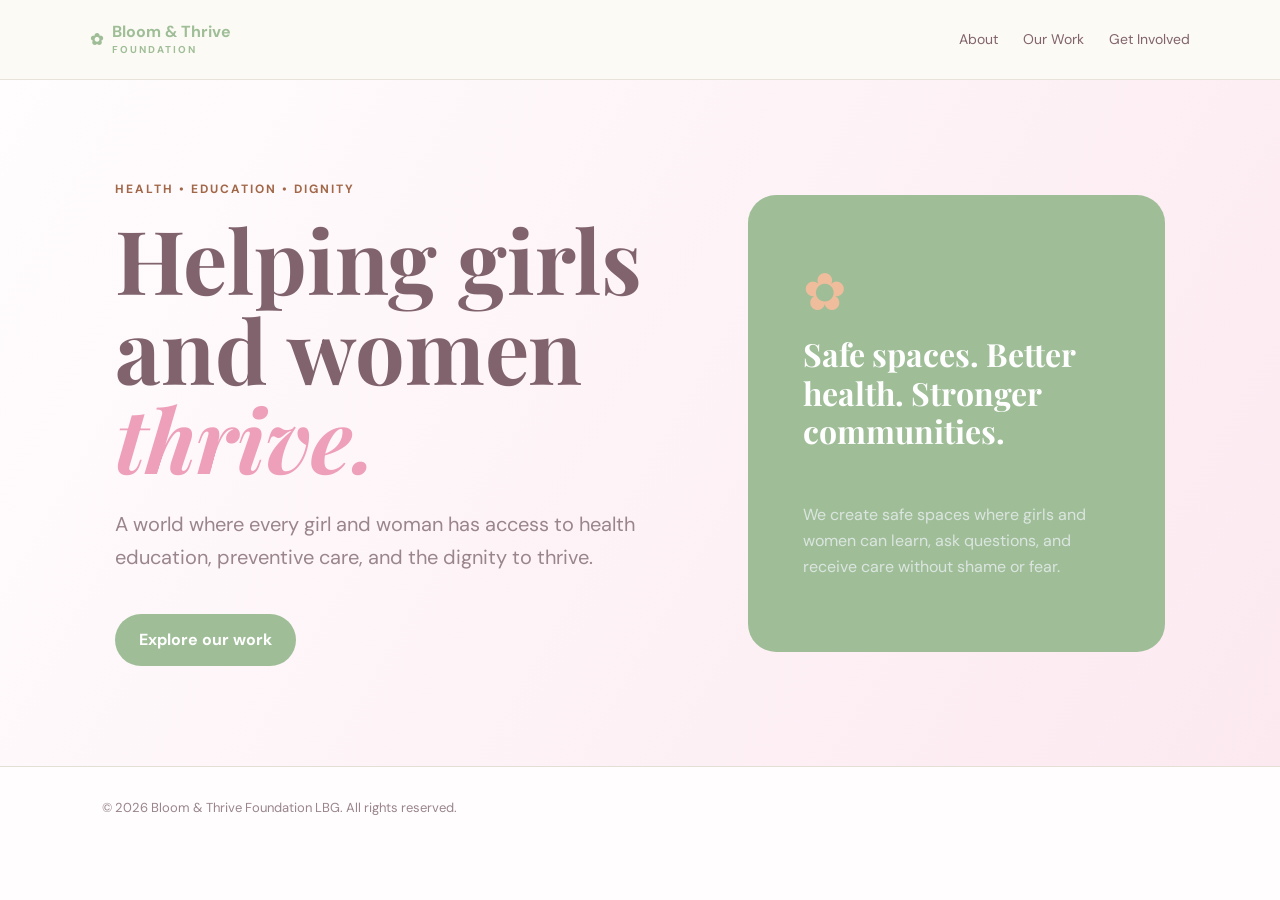
==== commit a8f2d98f: "Revise navigation and hero section in index.html Updated navigation links and hero section content." ====
--- a/index.html
+++ b/index.html
@@ -7,38 +7,29 @@
 <meta name="description" content="Bloom & Thrive Foundation — improving the health and wellbeing of girls and women through education, health talks, screenings and community outreach.">
 <link rel="stylesheet" href="style.css">
 <link rel="stylesheet" href="https://cdnjs.cloudflare.com/ajax/libs/font-awesome/6.5.1/css/all.min.css">
-<style>
-/* Base layout styles */
-body { font-family: Arial, sans-serif; margin: 0; padding: 0; color: #333; line-height: 1.6; }
-header { background: #fff; padding: 20px 7%; display: flex; justify-content: space-between; align-items: center; box-shadow: 0 2px 10px rgba(0,0,0,0.05); position: sticky; top: 0; z-index: 1000; }
-.logo { text-decoration: none; color: #333; font-weight: bold; display: flex; align-items: center; gap: 10px; }
-nav a { margin-left: 20px; text-decoration: none; color: #555; font-weight: 600; transition: color 0.2s; }
-nav a:hover, nav a.active { color: #d81b60; }
-.hero { padding: 90px 7%; background: #faf5f7; display: grid; grid-template-columns: 1fr 1fr; gap: 40px; align-items: center; }
-.eyebrow { color: #d81b60; font-weight: bold; font-size: 14px; letter-spacing: 1px; }
-h1 { font-size: 42px; margin: 10px 0 20px; color: #222; }
-.button { display: inline-block; padding: 12px 25px; background: #d81b60; color: #fff; border-radius: 30px; text-decoration: none; font-weight: 600; margin-top: 20px; }
-footer { background: #2c3e50; color: #fff; text-align: center; padding: 30px; margin-top: 50px; }
-@media (max-width: 768px) { .hero { grid-template-columns: 1fr; } }
-</style>
 </head>
 <body>
 
 <header>
   <a class="logo" href="index.html">✿ <span>Bloom & Thrive<br><small>Foundation</small></span></a>
   <nav>
-    <a href="index.html" class="active">Home</a>
     <a href="about.html">About</a>
-    <a href="contact.html">Contact Us</a>
+    <a href="programmes.html">Our Work</a>
+    <a href="contact.html">Get Involved</a>
   </nav>
 </header>
 
-<section class="hero">
+<section class="hero" id="home">
   <div>
     <p class="eyebrow">HEALTH • EDUCATION • DIGNITY</p>
     <h1>Helping girls and women <i>thrive.</i></h1>
     <p class="intro">A world where every girl and woman has access to health education, preventive care, and the dignity to thrive.</p>
-    <a class="button" href="contact.html">Get Involved</a>
+    <a class="button" href="programmes.html">Explore our work</a>
+  </div>
+  <div class="hero-card">
+    <div class="flower">✿</div>
+    <h2>Safe spaces. Better health. Stronger communities.</h2>
+    <p>We create safe spaces where girls and women can learn, ask questions, and receive care without shame or fear.</p>
   </div>
 </section>
 
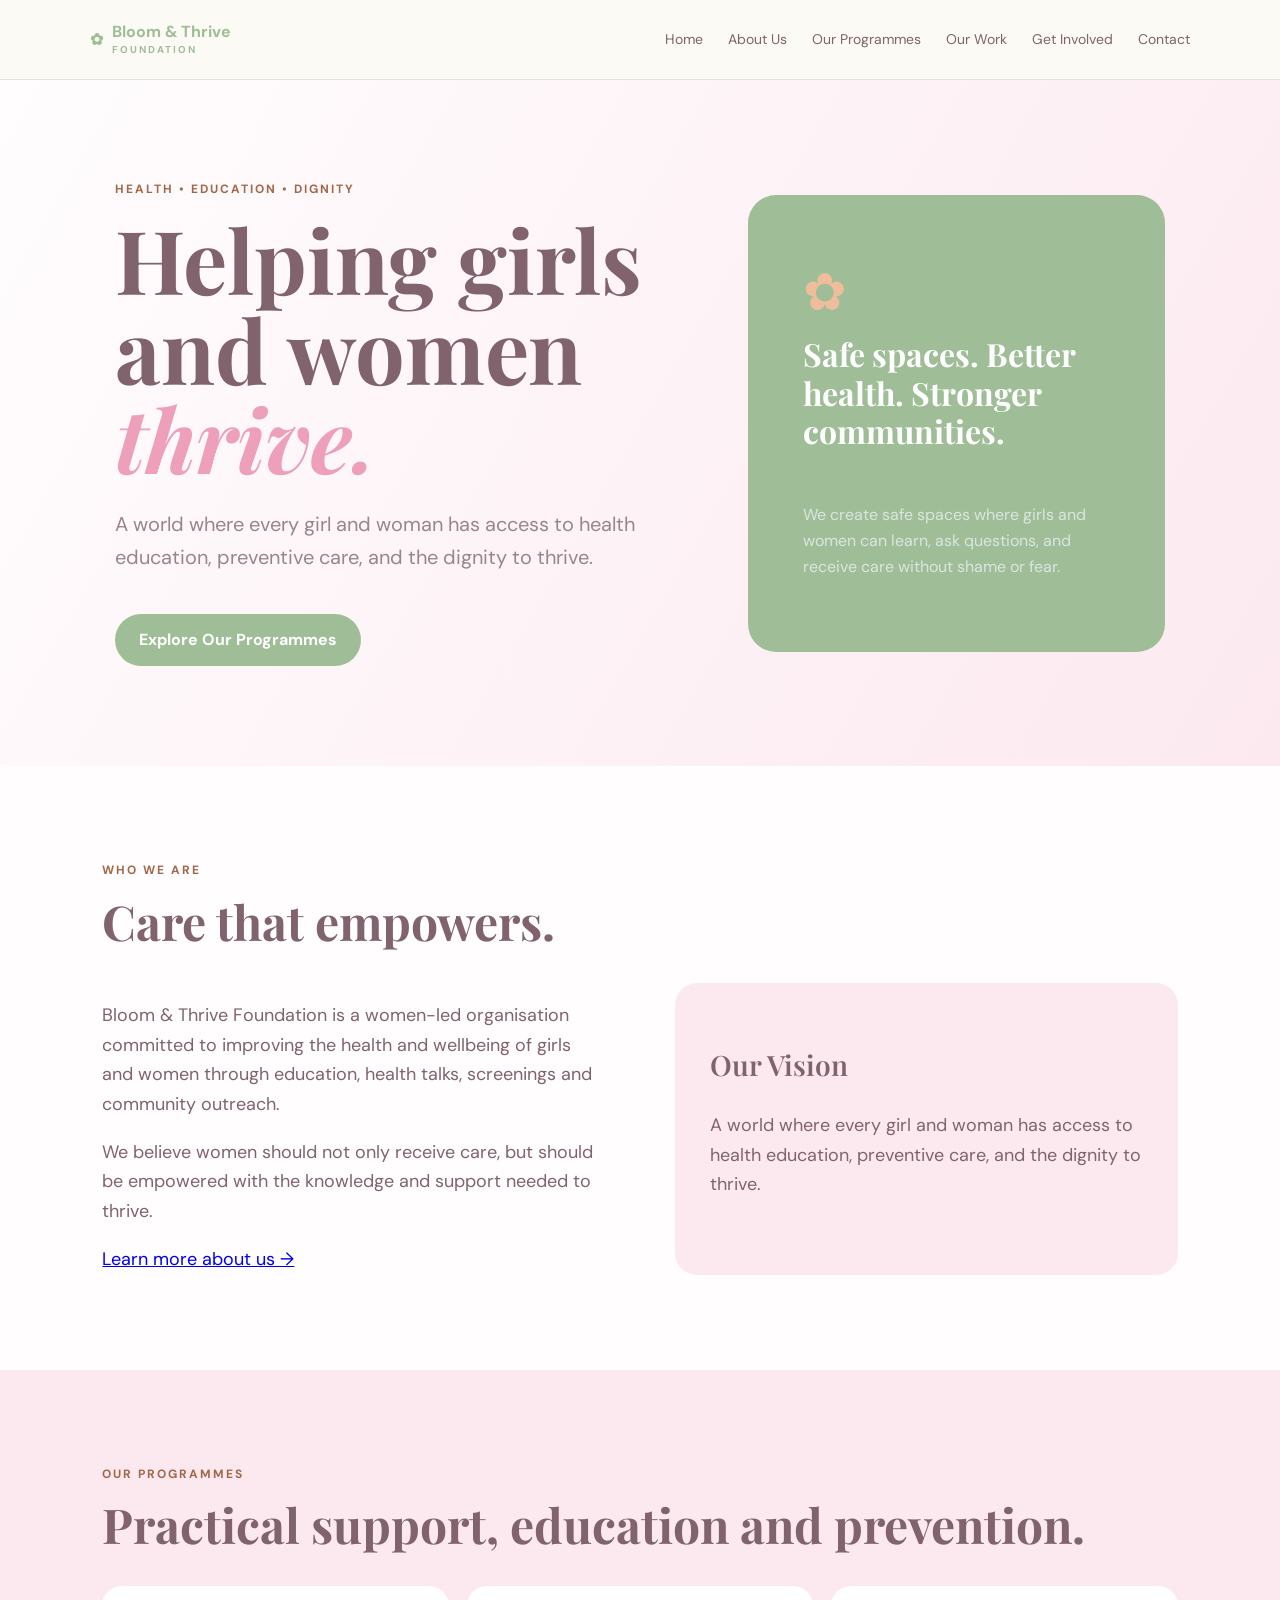
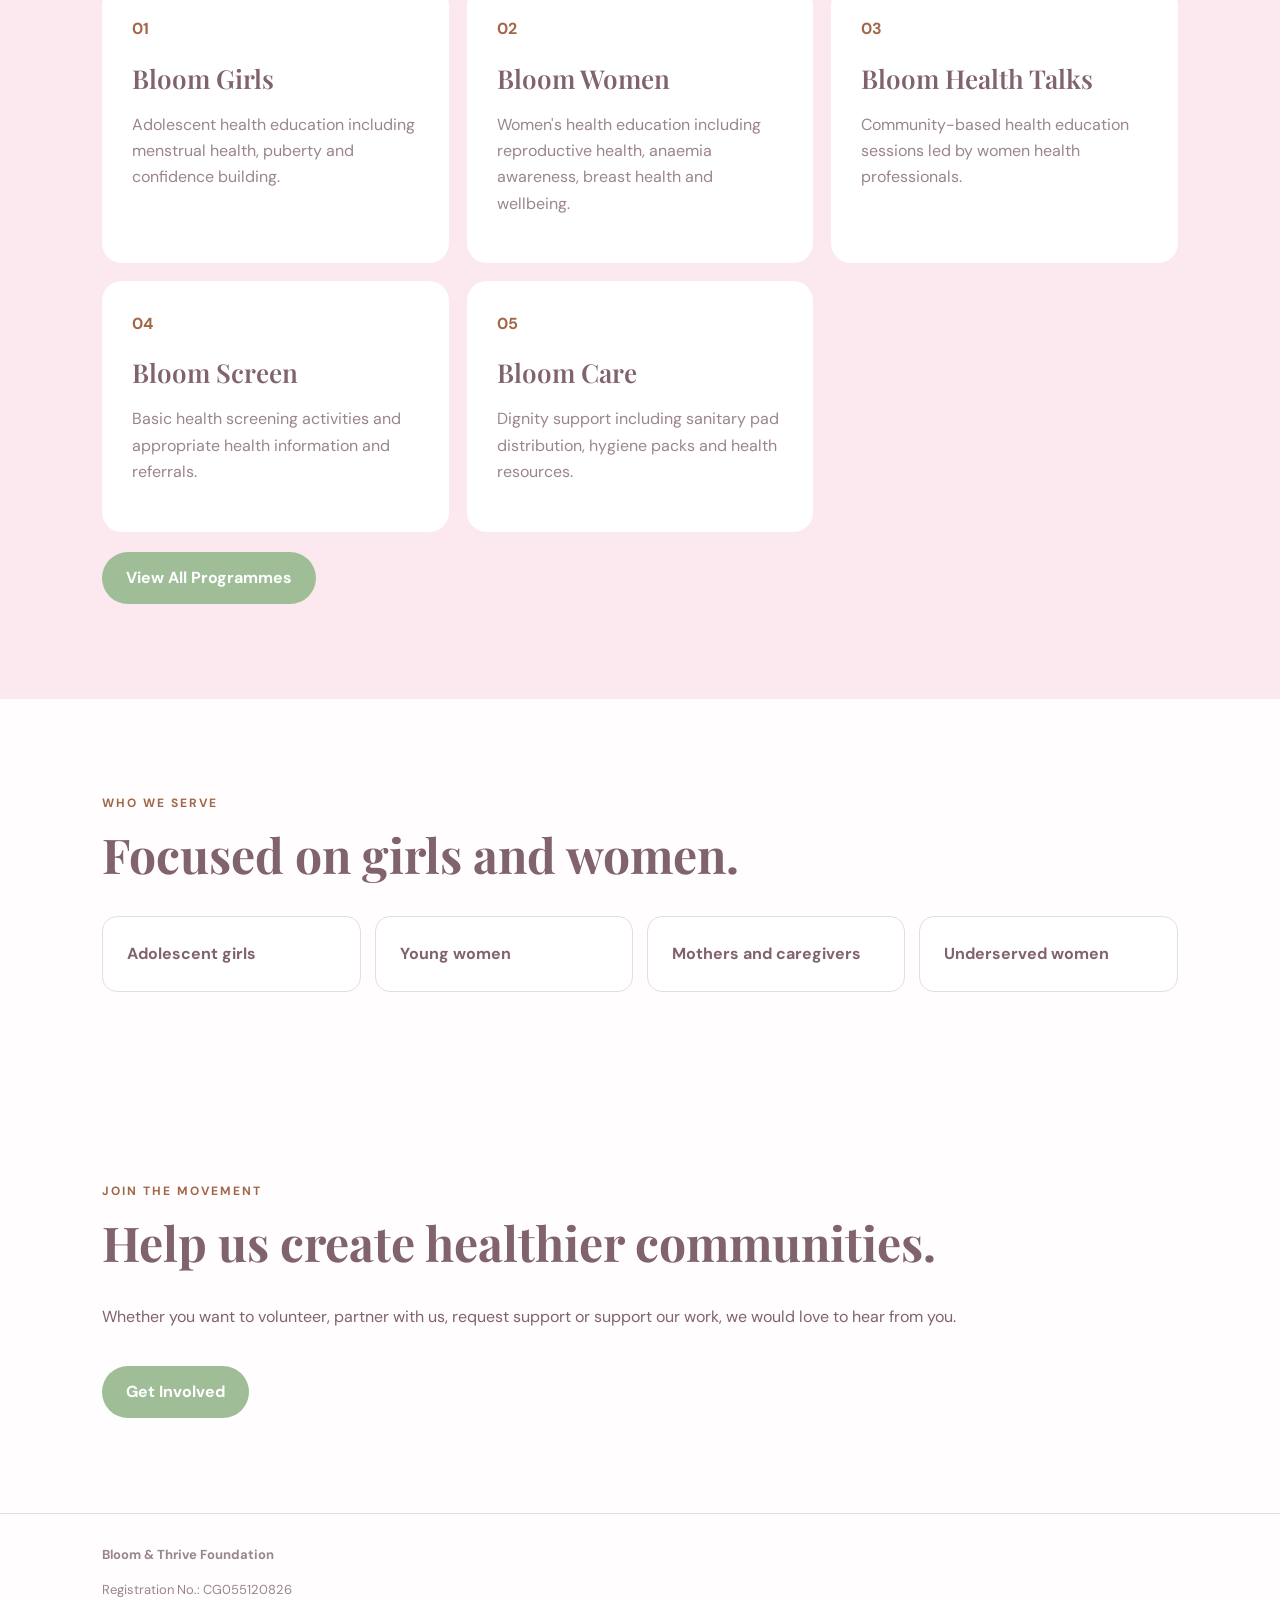
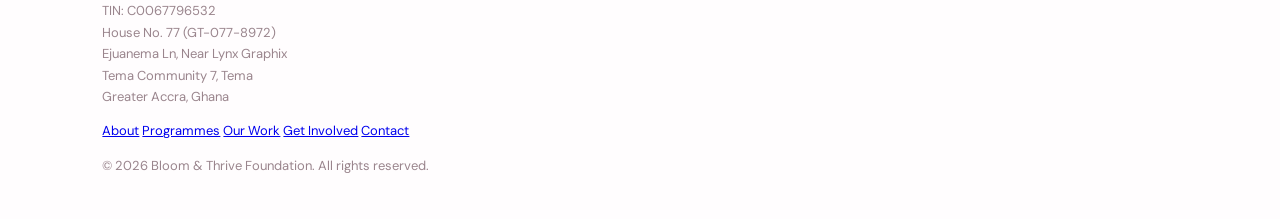
==== commit d3381cf1: "Revise title, meta description, and navigation links Updated the title and meta description for bett" ====
--- a/index.html
+++ b/index.html
@@ -3,38 +3,248 @@
 <head>
 <meta charset="utf-8">
 <meta name="viewport" content="width=device-width, initial-scale=1">
-<title>Bloom & Thrive Foundation | Menstrual Health & Women's Wellness in Ghana</title>
-<meta name="description" content="Bloom & Thrive Foundation — improving the health and wellbeing of girls and women through education, health talks, screenings and community outreach.">
+
+<title>Bloom & Thrive Foundation | Women's Health & Wellbeing in Ghana</title>
+
+<meta name="description" content="Bloom & Thrive Foundation is a women-led organisation in Ghana supporting girls and women through health education, preventive care, screenings and community outreach.">
+
 <link rel="stylesheet" href="style.css">
-<link rel="stylesheet" href="https://cdnjs.cloudflare.com/ajax/libs/font-awesome/6.5.1/css/all.min.css">
+
+<link rel="stylesheet"
+href="https://cdnjs.cloudflare.com/ajax/libs/font-awesome/6.5.1/css/all.min.css">
 </head>
+
 <body>
 
 <header>
-  <a class="logo" href="index.html">✿ <span>Bloom & Thrive<br><small>Foundation</small></span></a>
+  <a class="logo" href="index.html">
+    ✿ <span>Bloom & Thrive<br><small>Foundation</small></span>
+  </a>
+
   <nav>
-    <a href="about.html">About</a>
-    <a href="programmes.html">Our Work</a>
-    <a href="contact.html">Get Involved</a>
+    <a href="index.html" class="active">Home</a>
+    <a href="about.html">About Us</a>
+    <a href="programmes.html">Our Programmes</a>
+    <a href="our-work.html">Our Work</a>
+    <a href="get-involved.html">Get Involved</a>
+    <a href="contact.html">Contact</a>
   </nav>
 </header>
 
-<section class="hero" id="home">
+
+<section class="hero">
+
   <div>
+
     <p class="eyebrow">HEALTH • EDUCATION • DIGNITY</p>
+
     <h1>Helping girls and women <i>thrive.</i></h1>
-    <p class="intro">A world where every girl and woman has access to health education, preventive care, and the dignity to thrive.</p>
-    <a class="button" href="programmes.html">Explore our work</a>
-  </div>
+
+    <p class="intro">
+      A world where every girl and woman has access to health education,
+      preventive care, and the dignity to thrive.
+    </p>
+
+    <a class="button" href="programmes.html">
+      Explore Our Programmes
+    </a>
+
+  </div>
+
+
   <div class="hero-card">
+
     <div class="flower">✿</div>
+
     <h2>Safe spaces. Better health. Stronger communities.</h2>
-    <p>We create safe spaces where girls and women can learn, ask questions, and receive care without shame or fear.</p>
-  </div>
-</section>
+
+    <p>
+      We create safe spaces where girls and women can learn,
+      ask questions, and receive care without shame or fear.
+    </p>
+
+  </div>
+
+</section>
+
+
+<section>
+
+  <p class="eyebrow">WHO WE ARE</p>
+
+  <h2>Care that empowers.</h2>
+
+  <div class="columns">
+
+    <div>
+
+      <p>
+        Bloom & Thrive Foundation is a women-led organisation committed
+        to improving the health and wellbeing of girls and women through
+        education, health talks, screenings and community outreach.
+      </p>
+
+      <p>
+        We believe women should not only receive care,
+        but should be empowered with the knowledge and support
+        needed to thrive.
+      </p>
+
+      <a class="text-link" href="about.html">
+        Learn more about us →
+      </a>
+
+    </div>
+
+    <div class="box">
+
+      <h3>Our Vision</h3>
+
+      <p>
+        A world where every girl and woman has access to health education,
+        preventive care, and the dignity to thrive.
+      </p>
+
+    </div>
+
+  </div>
+
+</section>
+
+
+<section class="pale">
+
+  <p class="eyebrow">OUR PROGRAMMES</p>
+
+  <h2>Practical support, education and prevention.</h2>
+
+  <div class="cards">
+
+    <article>
+      <b>01</b>
+      <h3>Bloom Girls</h3>
+      <p>
+        Adolescent health education including menstrual health,
+        puberty and confidence building.
+      </p>
+    </article>
+
+    <article>
+      <b>02</b>
+      <h3>Bloom Women</h3>
+      <p>
+        Women's health education including reproductive health,
+        anaemia awareness, breast health and wellbeing.
+      </p>
+    </article>
+
+    <article>
+      <b>03</b>
+      <h3>Bloom Health Talks</h3>
+      <p>
+        Community-based health education sessions led by
+        women health professionals.
+      </p>
+    </article>
+
+    <article>
+      <b>04</b>
+      <h3>Bloom Screen</h3>
+      <p>
+        Basic health screening activities and appropriate
+        health information and referrals.
+      </p>
+    </article>
+
+    <article>
+      <b>05</b>
+      <h3>Bloom Care</h3>
+      <p>
+        Dignity support including sanitary pad distribution,
+        hygiene packs and health resources.
+      </p>
+    </article>
+
+  </div>
+
+  <div class="center-button">
+
+    <a class="button" href="programmes.html">
+      View All Programmes
+    </a>
+
+  </div>
+
+</section>
+
+
+<section>
+
+  <p class="eyebrow">WHO WE SERVE</p>
+
+  <h2>Focused on girls and women.</h2>
+
+  <div class="audience">
+
+    <span>Adolescent girls</span>
+    <span>Young women</span>
+    <span>Mothers and caregivers</span>
+    <span>Underserved women</span>
+
+  </div>
+
+</section>
+
+
+<section class="cta-section">
+
+  <p class="eyebrow">JOIN THE MOVEMENT</p>
+
+  <h2>Help us create healthier communities.</h2>
+
+  <p>
+    Whether you want to volunteer, partner with us,
+    request support or support our work, we would love to hear from you.
+  </p>
+
+  <a class="button" href="get-involved.html">
+    Get Involved
+  </a>
+
+</section>
+
 
 <footer>
-  © 2026 Bloom & Thrive Foundation LBG. All rights reserved.
+
+  <div class="footer-info">
+
+    <strong>Bloom & Thrive Foundation</strong>
+
+    <p>
+      Registration No.: CG055120826<br>
+      TIN: C0067796532<br>
+      House No. 77 (GT-077-8972)<br>
+      Ejuanema Ln, Near Lynx Graphix<br>
+      Tema Community 7, Tema<br>
+      Greater Accra, Ghana
+    </p>
+
+  </div>
+
+  <div class="footer-links">
+
+    <a href="about.html">About</a>
+    <a href="programmes.html">Programmes</a>
+    <a href="our-work.html">Our Work</a>
+    <a href="get-involved.html">Get Involved</a>
+    <a href="contact.html">Contact</a>
+
+  </div>
+
+  <p class="copyright">
+    © 2026 Bloom & Thrive Foundation. All rights reserved.
+  </p>
+
 </footer>
 
 </body>
